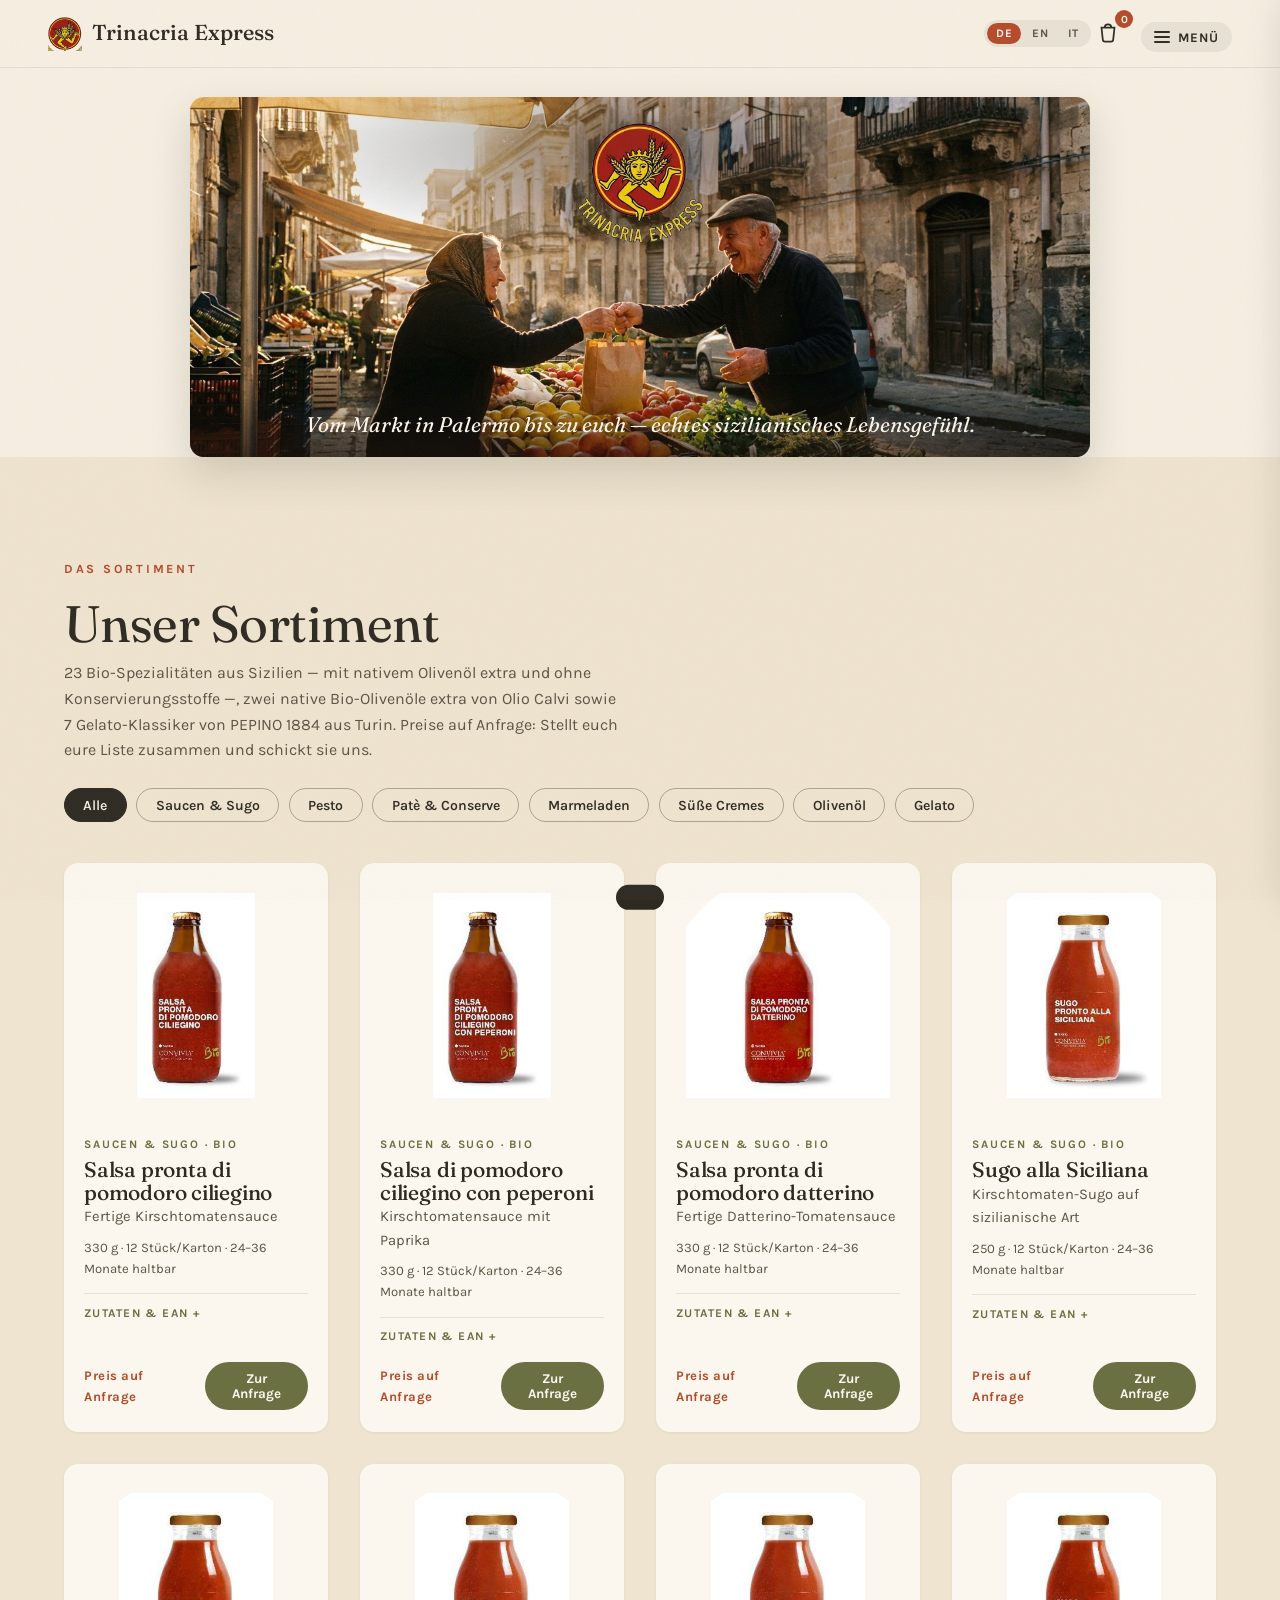
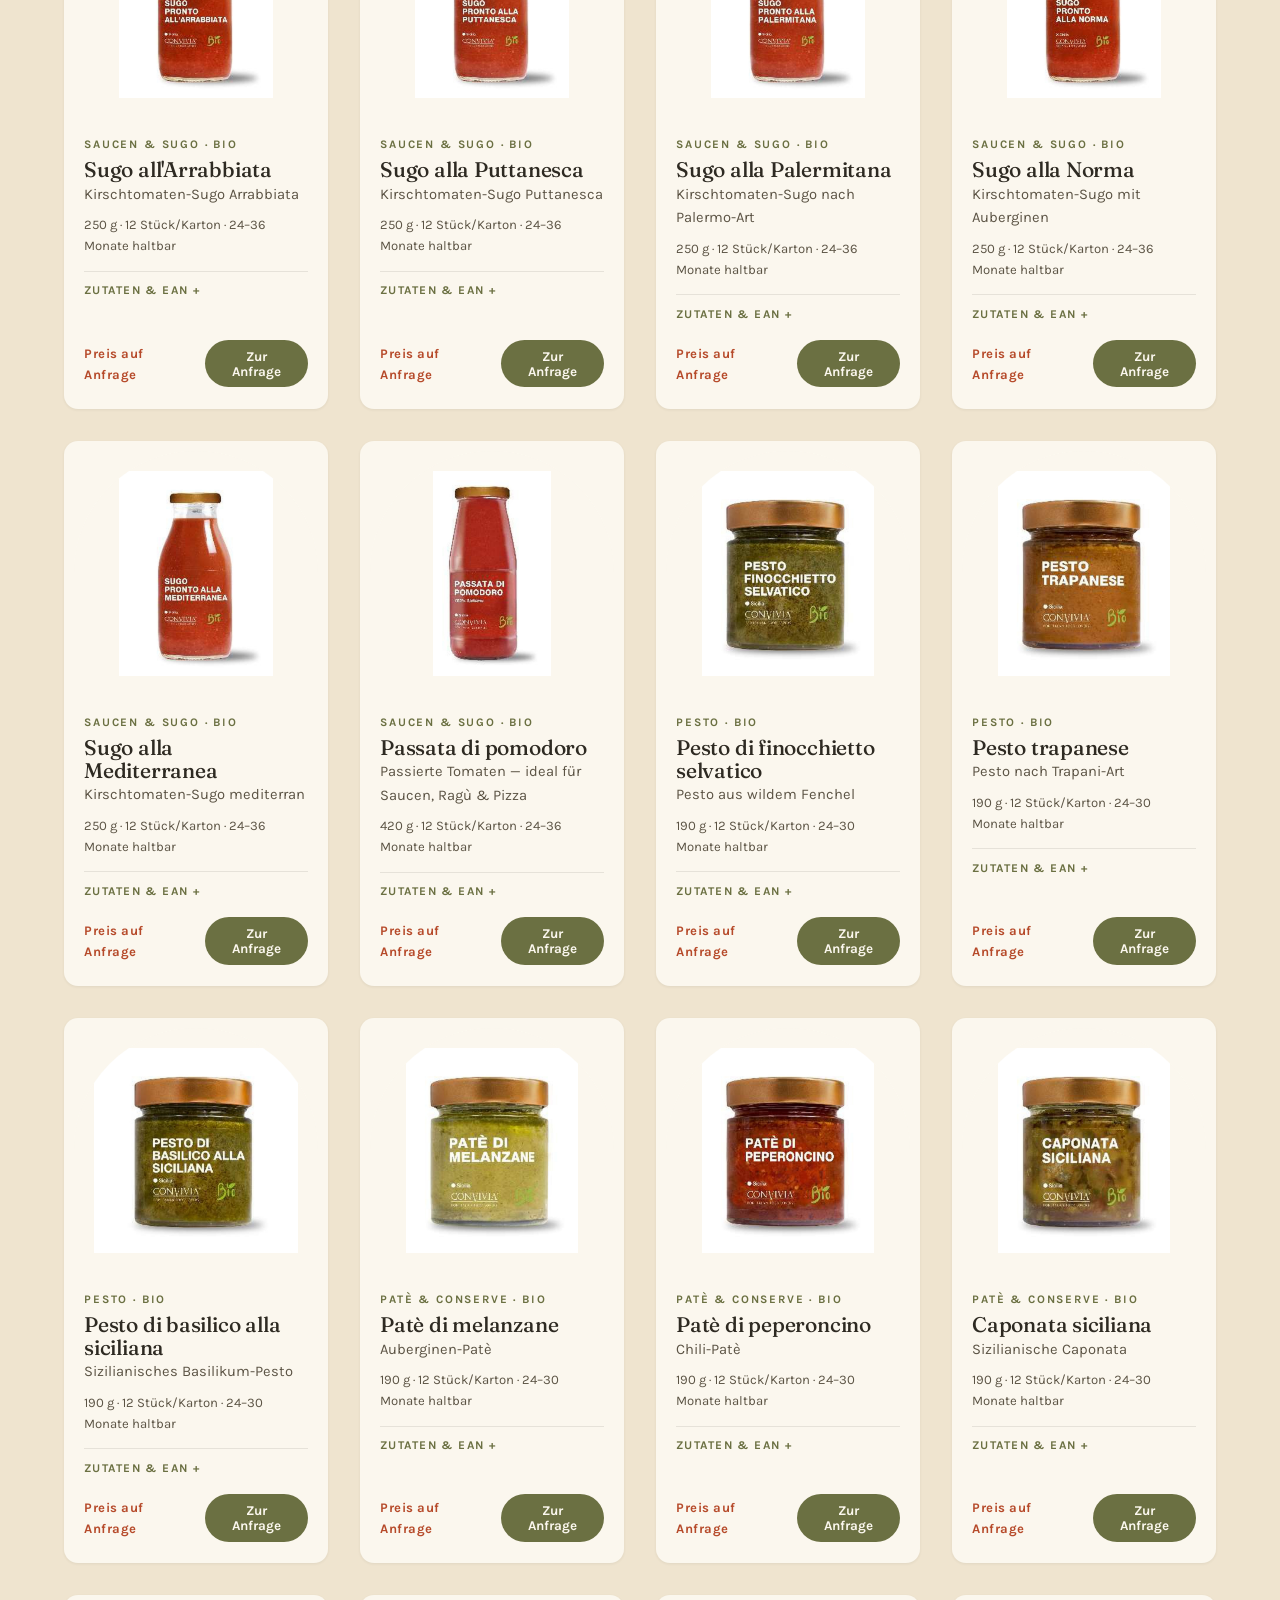
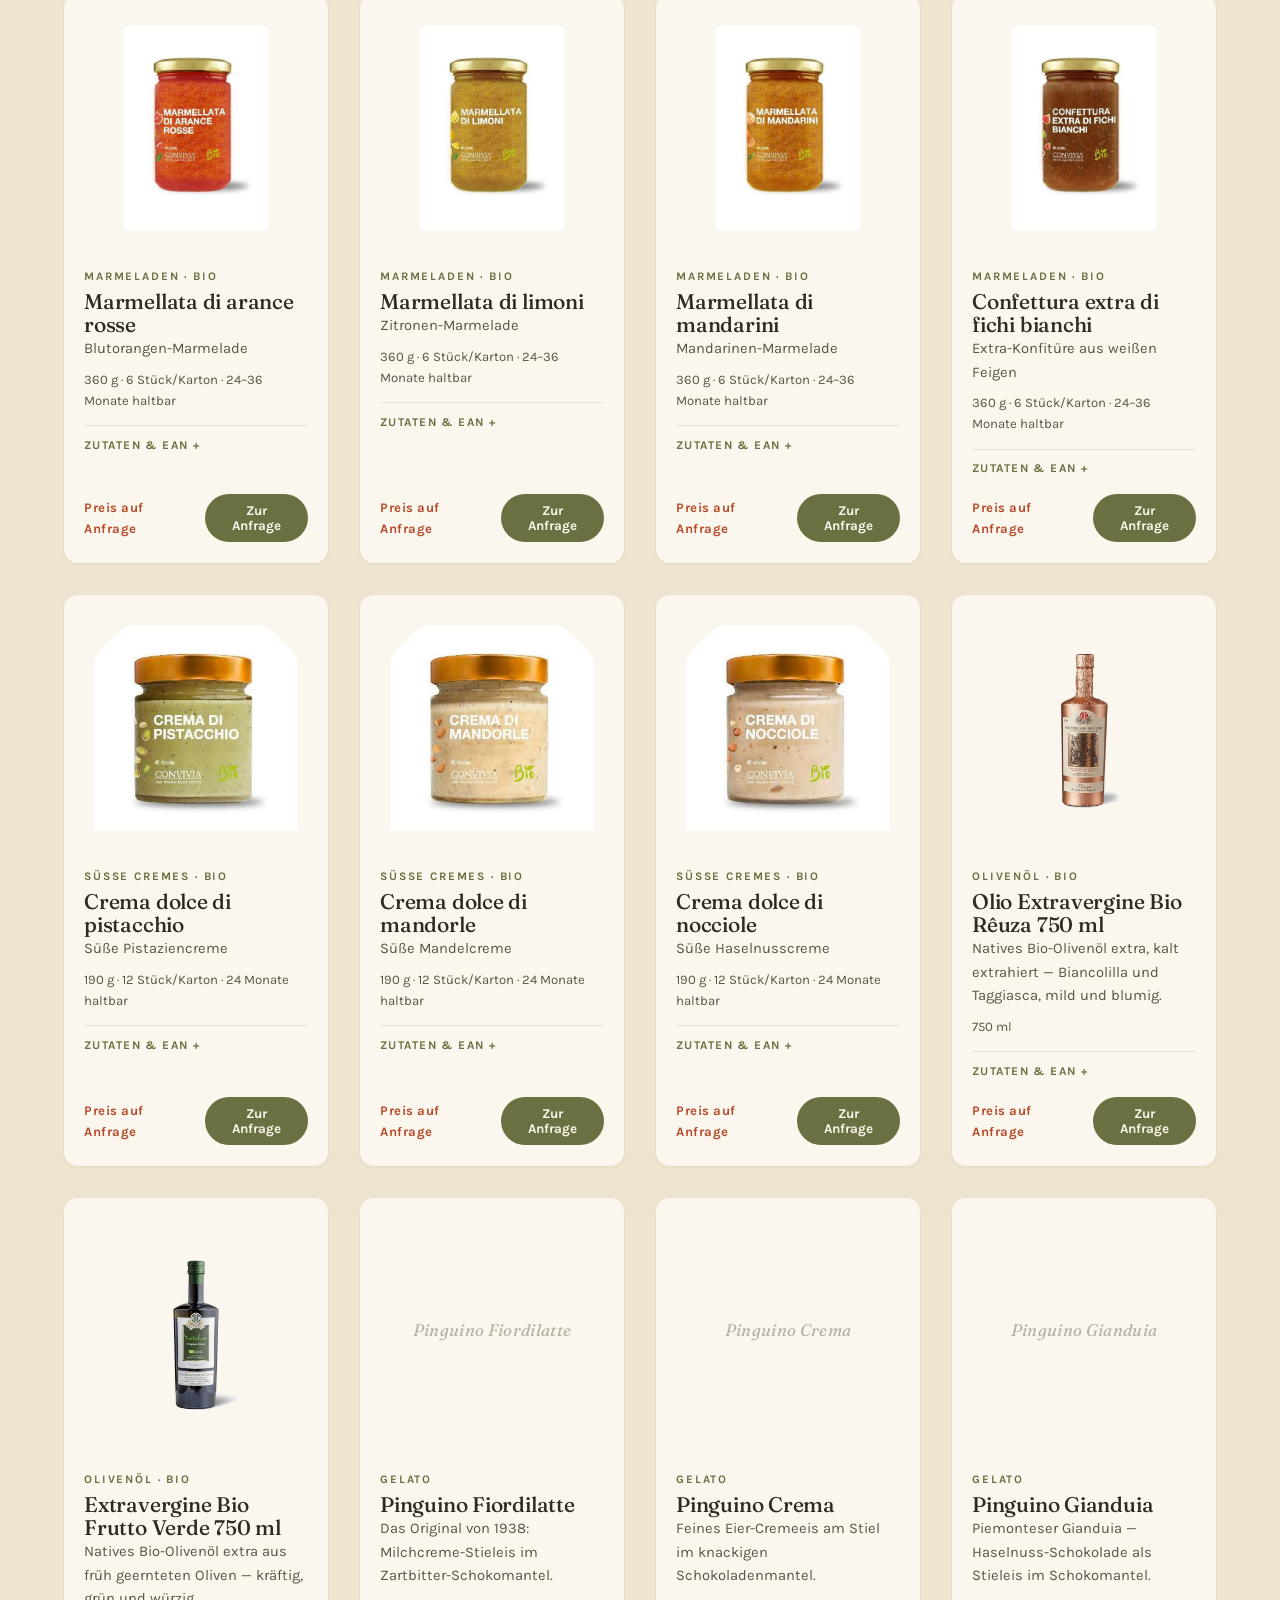
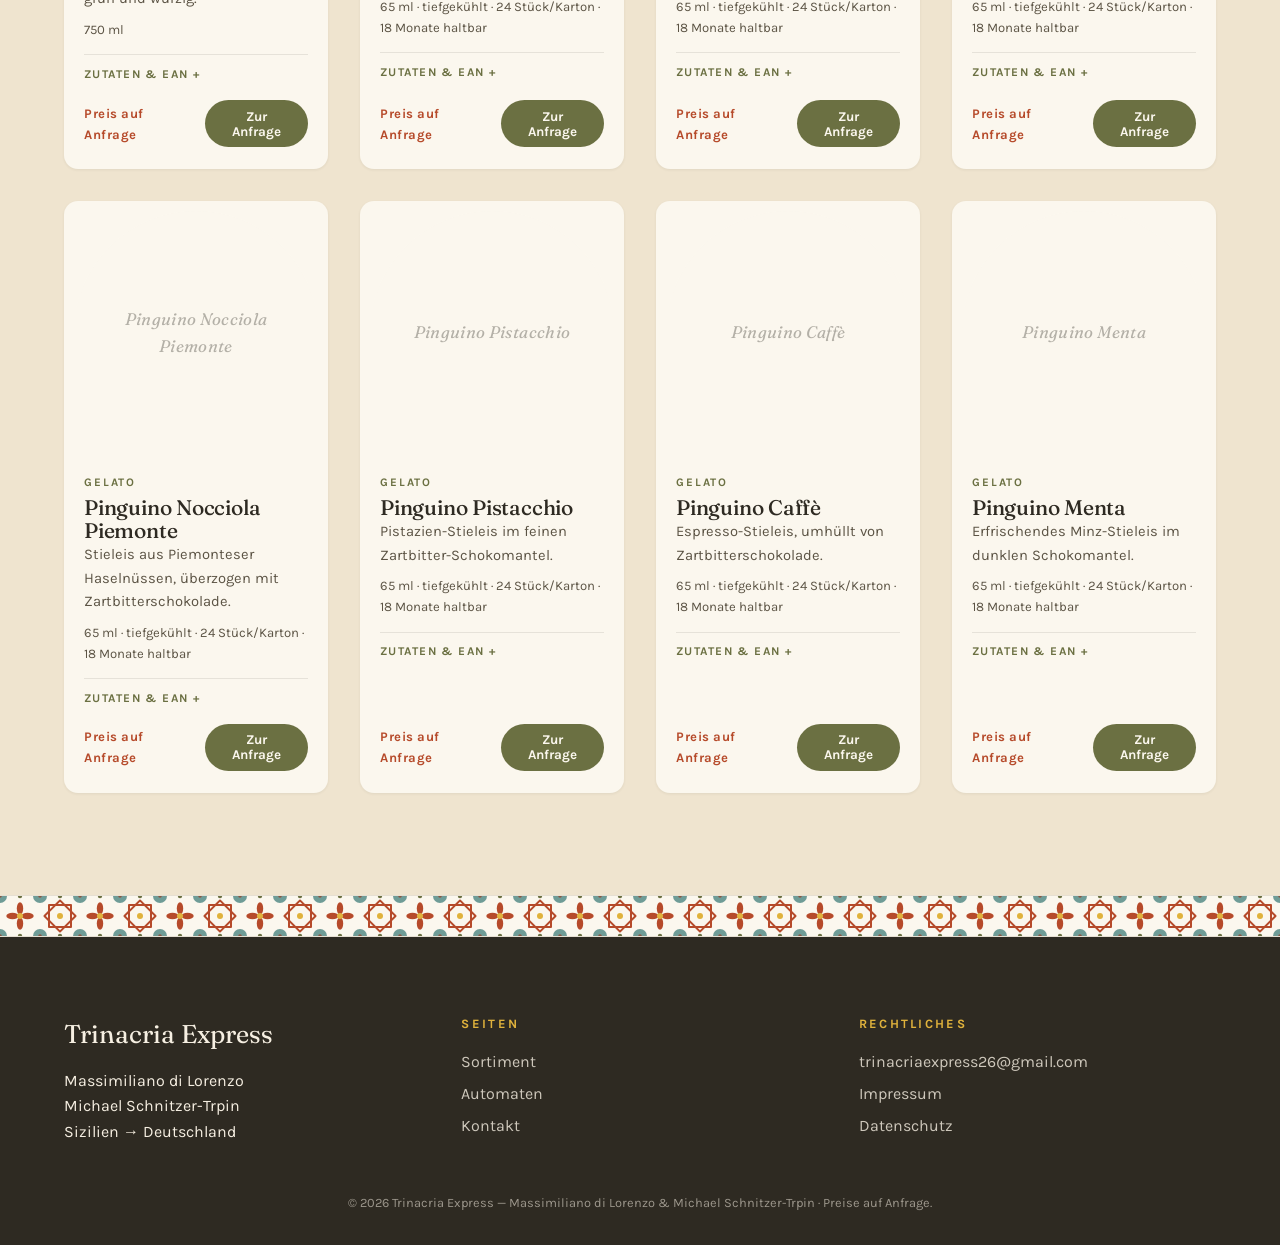
==== index.html @ 5f683047 "Zwei native Bio-Olivenoele extra von Olio Calvi ins Sortiment aufgenommen - neue Kategorie "Olivenoe" ====
<!DOCTYPE html>
<html lang="de">
<head>
<meta charset="UTF-8">
<meta name="viewport" content="width=device-width, initial-scale=1.0">
<title>Trinacria Express — Sizilianische Bio-Spezialitäten &amp; Gelato</title>
<meta name="description" content="Das Sortiment von Trinacria Express: 23 Bio-Spezialitäten aus Sizilien, zwei native Bio-Olivenöle extra von Olio Calvi und 7 Gelato-Klassiker von PEPINO 1884. Preise auf Anfrage.">
<link rel="preconnect" href="https://fonts.googleapis.com">
<link rel="preconnect" href="https://fonts.gstatic.com" crossorigin>
<link href="https://fonts.googleapis.com/css2?family=Fraunces:ital,opsz,wght@0,9..144,300..700;1,9..144,300..700&family=Karla:ital,wght@0,300..700;1,300..700&display=swap" rel="stylesheet">
<link rel="stylesheet" href="style.css?v=20">
</head>
<body data-i18n-title="__title.home" data-i18n-desc="__desc.home">

<header class="nav">
  <a class="brand" href="index.html">
    <img class="brand-mark" src="images/logo-mark.png" alt="Trinacria Express">
    <span>Trinacria&nbsp;Express</span>
  </a>
  <div class="lang-switch" role="group" aria-label="Sprache / Language / Lingua">
    <button class="lang-btn" type="button" data-lang="de">DE</button>
    <button class="lang-btn" type="button" data-lang="en">EN</button>
    <button class="lang-btn" type="button" data-lang="it">IT</button>
  </div>
  <button class="cart-btn" id="cartBtn" aria-label="Anfrageliste öffnen">
    <svg viewBox="0 0 24 24" fill="none" stroke="currentColor" stroke-width="1.6" aria-hidden="true">
      <path d="M6 8h12l-1.2 11a2 2 0 0 1-2 1.8H9.2a2 2 0 0 1-2-1.8L6 8Z"/>
      <path d="M9 8a3 3 0 0 1 6 0"/>
    </svg>
    <span class="cart-count" id="cartCount">0</span>
  </button>
  <div class="menu">
    <button class="menu-btn" id="menuBtn" type="button" aria-expanded="false" aria-controls="menuPanel">
      <span class="menu-ico" aria-hidden="true"><span></span><span></span><span></span></span>
      <span class="menu-label" data-i18n="nav.menu">Menü</span>
    </button>
    <nav class="menu-panel" id="menuPanel" aria-label="Seiten" hidden>
      <a href="index.html#prodotti" data-i18n="nav.sortiment">Sortiment</a>
      <a href="automaten.html" data-i18n="nav.automaten">Automaten</a>
      <a href="kontakt.html" data-i18n="nav.kontakt">Kontakt</a>
      <span class="menu-sep" aria-hidden="true"></span>
      <a href="impressum.html">Impressum</a>
      <a href="datenschutz.html">Datenschutz</a>
    </nav>
  </div>
</header>

<main id="top">

  <!-- ============ HERO-FOTO (von der frueheren Startseite) ============ -->
  <section class="home-hero">
    <figure class="splash-hero">
      <img class="splash-hero-photo" src="images/hero.jpg" alt="Sizilianischer Straßenmarkt im Morgenlicht — frische Blutorangen, Tomaten und Kräuter" loading="eager" width="1400" height="784">
      <div class="hero-overlay">
        <img class="hero-logo" src="images/logo-trinacria-express.png" alt="Trinacria Express — Bio-Spezialitäten zwischen Sizilien und Bayern">
      </div>
      <figcaption class="splash-hero-cap" data-i18n="idx.cap">Vom Markt in Palermo bis zu euch — echtes sizilianisches Lebensgefühl.</figcaption>
    </figure>
  </section>

  <!-- ============ SORTIMENT ============ -->
  <section class="shop" id="prodotti">
    <div class="shop-head">
      <p class="eyebrow" data-i18n="shop.eyebrow">Das Sortiment</p>
      <h2 data-i18n="shop.h2">Unser Sortiment</h2>
      <p class="shop-intro" data-i18n="shop.intro">23 Bio-Spezialitäten aus Sizilien — mit nativem Olivenöl extra und ohne Konservierungsstoffe —, zwei native Bio-Olivenöle extra von Olio&nbsp;Calvi sowie 7 Gelato-Klassiker von PEPINO&nbsp;1884 aus Turin. Preise auf Anfrage: Stellt euch eure Liste zusammen und schickt sie uns.</p>
      <div class="filters" id="filters">
        <button class="chip active" data-cat="tutti" data-i18n="chip.tutti">Alle</button>
        <button class="chip" data-cat="sughi" data-i18n="chip.sughi">Saucen &amp; Sugo</button>
        <button class="chip" data-cat="pesti" data-i18n="chip.pesti">Pesto</button>
        <button class="chip" data-cat="pate" data-i18n="chip.pate">Patè &amp; Conserve</button>
        <button class="chip" data-cat="marmellate" data-i18n="chip.marmellate">Marmeladen</button>
        <button class="chip" data-cat="creme" data-i18n="chip.creme">Süße Cremes</button>
        <button class="chip" data-cat="olio" data-i18n="chip.olio">Olivenöl</button>
        <button class="chip" data-cat="gelato" data-i18n="chip.gelato">Gelato</button>
      </div>
    </div>
    <div class="grid" id="productGrid"></div>
  </section>

</main>

<div class="tile-divider" aria-hidden="true"></div>

<footer class="footer">
  <div class="footer-cols">
    <div>
      <p class="footer-brand">Trinacria&nbsp;Express</p>
      <p data-i18n="foot.brandLine">Massimiliano di Lorenzo<br>Michael Schnitzer-Trpin<br>Sizilien → Deutschland</p>
    </div>
    <div>
      <p class="footer-h" data-i18n="foot.pages">Seiten</p>
      <a href="#prodotti" data-i18n="nav.sortiment">Sortiment</a>
      <a href="automaten.html" data-i18n="nav.automaten">Automaten</a>
      <a href="kontakt.html" data-i18n="nav.kontakt">Kontakt</a>
    </div>
    <div>
      <p class="footer-h" data-i18n="foot.legal">Rechtliches</p>
      <a href="mailto:trinacriaexpress26@gmail.com">trinacriaexpress26@gmail.com</a>
      <a href="impressum.html">Impressum</a>
      <a href="datenschutz.html">Datenschutz</a>
    </div>
  </div>
  <p class="footer-note" data-i18n="foot.note.shop">© 2026 Trinacria Express — Massimiliano di Lorenzo &amp; Michael Schnitzer-Trpin · Preise auf Anfrage.</p>
</footer>

<!-- ============ ANFRAGELISTE (DRAWER) ============ -->
<div class="cart-overlay" id="cartOverlay"></div>
<aside class="cart-drawer" id="cartDrawer" aria-label="Anfrageliste">
  <div class="cart-head">
    <h3 data-i18n="cart.title">Deine Anfrage</h3>
    <button class="cart-close" id="cartClose" aria-label="Schließen">×</button>
  </div>
  <div class="cart-items" id="cartItems"></div>
  <div class="cart-foot">
    <div class="cart-total"><span data-i18n="cart.qty">Menge</span><strong id="cartTotal">—</strong></div>
    <p class="cart-ship" data-i18n="cart.ship">Preise auf Anfrage · wir melden uns mit einem Angebot</p>
    <button class="btn btn-primary btn-block" id="checkoutBtn" data-i18n="cart.checkout">Anfrage per E-Mail senden</button>
  </div>
</aside>

<div class="toast" id="toast"></div>

<script src="i18n.js?v=6"></script>
<script src="nav.js?v=1"></script>
<script src="app.js?v=10"></script>
</body>
</html>
---- style.css ----
/* ============ TERRA SICULA ============ */
:root {
  --paper: #f6efe2;
  --paper-deep: #efe4cf;
  --ink: #2e2a22;
  --ink-soft: #5b5344;
  --terracotta: #b64a2a;
  --terracotta-deep: #93381d;
  --olive: #6b7042;
  --olive-deep: #4a512e;
  --lemon: #e0b23c;
  --cream: #fbf7ee;
  --radius: 14px;
  --font-display: "Fraunces", Georgia, serif;
  --font-body: "Karla", -apple-system, sans-serif;
}

* { margin: 0; padding: 0; box-sizing: border-box; }
html { scroll-behavior: smooth; }

body {
  font-family: var(--font-body);
  background: var(--paper);
  color: var(--ink);
  line-height: 1.6;
  -webkit-font-smoothing: antialiased;
}

/* subtle paper grain */
body::before {
  content: "";
  position: fixed; inset: 0;
  pointer-events: none; z-index: 1000;
  opacity: .05;
  background-image: url("data:image/svg+xml,%3Csvg xmlns='http://www.w3.org/2000/svg' width='160' height='160'%3E%3Cfilter id='n'%3E%3CfeTurbulence type='fractalNoise' baseFrequency='0.9' numOctaves='2'/%3E%3C/filter%3E%3Crect width='160' height='160' filter='url(%23n)'/%3E%3C/svg%3E");
}

h1, h2, h3 { font-family: var(--font-display); font-weight: 420; line-height: 1.08; letter-spacing: -0.01em; }
h1 { font-size: clamp(2.6rem, 6.5vw, 5.2rem); }
h2 { font-size: clamp(2rem, 4.2vw, 3.2rem); }
em { font-style: italic; }
h1 em, h2 em { color: var(--terracotta); }
a { color: inherit; text-decoration: none; }
img { display: block; max-width: 100%; }

.eyebrow {
  font-size: .78rem; letter-spacing: .22em; text-transform: uppercase;
  color: var(--terracotta); font-weight: 700; margin-bottom: 1rem;
}

/* ============ BUTTONS ============ */
.btn {
  display: inline-block; cursor: pointer; border: none;
  font-family: var(--font-body); font-weight: 700; font-size: .95rem;
  padding: .9rem 1.9rem; border-radius: 999px;
  transition: transform .18s ease, background .18s ease, box-shadow .18s ease;
}
.btn:hover { transform: translateY(-2px); }
.btn-primary { background: var(--terracotta); color: var(--cream); box-shadow: 0 6px 18px rgba(182, 74, 42, .3); }
.btn-primary:hover { background: var(--terracotta-deep); }
.btn-ghost { background: transparent; color: var(--ink); box-shadow: inset 0 0 0 1.5px var(--ink); }
.btn-ghost:hover { background: var(--ink); color: var(--cream); }
.btn-block { display: block; width: 100%; text-align: center; }

/* ============ NAV ============ */
.nav {
  position: sticky; top: 0; z-index: 50;
  display: flex; align-items: center; justify-content: space-between;
  padding: .9rem clamp(1.2rem, 4vw, 3rem);
  background: color-mix(in srgb, var(--paper) 88%, transparent);
  backdrop-filter: blur(12px);
  border-bottom: 1px solid rgba(46, 42, 34, .1);
}
.brand { display: flex; align-items: center; gap: .6rem; font-family: var(--font-display); font-size: 1.35rem; font-weight: 500; }
.brand-sub {
  font-family: var(--font-body); font-size: .6rem; font-weight: 700;
  letter-spacing: .08em; text-transform: uppercase; color: var(--ink-soft);
  border: 1px solid rgba(46, 42, 34, .22); border-radius: 999px;
  padding: .16rem .45rem; line-height: 1; white-space: nowrap;
}
.brand:hover .brand-sub { color: var(--terracotta); border-color: var(--terracotta); }
.brand-mark { width: 30px; height: 30px; color: var(--olive); }
.nav-links { display: flex; gap: 2rem; font-size: .92rem; font-weight: 600; }
.nav-links a { position: relative; }
.nav-links a::after {
  content: ""; position: absolute; left: 0; bottom: -4px; height: 2px; width: 0;
  background: var(--terracotta); transition: width .2s ease;
}
.nav-links a:hover::after { width: 100%; }
.nav-links { margin-left: auto; }
/* ---- Sprachumschalter DE / EN / IT ---- */
.lang-switch {
  display: inline-flex; gap: 2px; align-items: center; margin-left: 1.1rem;
  background: rgba(46, 42, 34, .07); border-radius: 999px; padding: 3px;
}
.lang-btn {
  border: none; background: none; cursor: pointer; font-family: var(--font-body);
  font-size: .72rem; font-weight: 700; letter-spacing: .05em; text-transform: uppercase;
  color: var(--ink-soft); padding: .3rem .55rem; border-radius: 999px; line-height: 1;
}
.lang-btn:hover { color: var(--ink); }
.lang-btn.is-active { background: var(--terracotta); color: var(--cream); }
.lang-switch--float {
  position: fixed; top: 1rem; right: 1rem; z-index: 80; margin: 0;
  background: color-mix(in srgb, var(--paper) 90%, transparent);
  backdrop-filter: blur(8px); box-shadow: 0 4px 14px rgba(46, 42, 34, .2);
}
.cart-btn {
  position: relative; background: none; border: none; cursor: pointer;
  color: var(--ink); padding: .3rem;
}
.cart-btn svg { width: 26px; height: 26px; }
.cart-count {
  position: absolute; top: -4px; right: -7px;
  background: var(--terracotta); color: var(--cream);
  font-size: .68rem; font-weight: 700; font-family: var(--font-body);
  min-width: 18px; height: 18px; border-radius: 999px;
  display: grid; place-items: center; padding: 0 4px;
}

/* ============ PLACEHOLDER ART ============ */
.ph { position: relative; overflow: hidden; background: var(--ph-bg, linear-gradient(160deg, #d8c39a, #b64a2a)); }
.ph::after {
  content: attr(data-label);
  position: absolute; inset: 0; display: grid; place-items: center;
  font-family: var(--font-display); font-style: italic;
  font-size: clamp(1rem, 2.2vw, 1.6rem); color: rgba(251, 247, 238, .92);
  text-align: center; padding: 1rem; letter-spacing: .02em;
}
.ph::before {
  content: ""; position: absolute; inset: -20%;
  background: radial-gradient(ellipse at 30% 20%, rgba(255,255,255,.28), transparent 55%),
              radial-gradient(ellipse at 75% 85%, rgba(0,0,0,.18), transparent 60%);
}
.ph img { position: absolute; inset: 0; width: 100%; height: 100%; object-fit: cover; z-index: 2; }

/* arch shape — the organic signature of the site */
.arch { border-radius: 999px 999px var(--radius) var(--radius); }

/* ============ HERO ============ */
.hero { position: relative; min-height: 92vh; display: grid; place-items: center; text-align: center; overflow: hidden; }
.hero-media { position: absolute; inset: 0; }
.hero-media { --ph-bg: linear-gradient(165deg, #cf8b4b 0%, #b64a2a 45%, #5f3020 100%); }
.hero-media::after { content: ""; }
.hero-media img { filter: saturate(1.05); }
.hero::after {
  content: ""; position: absolute; inset: 0; z-index: 3;
  background: linear-gradient(180deg, rgba(30,20,12,.25) 0%, rgba(30,20,12,.15) 45%, rgba(30,20,12,.55) 100%);
}
.hero-inner { position: relative; z-index: 4; color: var(--cream); max-width: 820px; padding: 6rem 1.5rem 4rem; }
.hero-inner .eyebrow { color: var(--lemon); }
.hero-inner h1 em { color: var(--lemon); }
.hero-sub { font-size: 1.15rem; max-width: 520px; margin: 1.4rem auto 2.2rem; opacity: .92; }

/* ============ MARQUEE ============ */
.marquee { overflow: hidden; background: var(--olive-deep); color: var(--paper); padding: .85rem 0; }
.marquee-track {
  display: flex; gap: 2.2rem; align-items: center; white-space: nowrap;
  width: max-content; animation: scroll 36s linear infinite;
  font-family: var(--font-display); font-style: italic; font-size: 1.15rem;
}
.marquee-track i { font-style: normal; color: var(--lemon); font-size: .8rem; }
@keyframes scroll { to { transform: translateX(-50%); } }

/* ============ MANIFESTO ============ */
.manifesto {
  display: grid; grid-template-columns: minmax(280px, 460px) 1fr;
  gap: clamp(2.5rem, 6vw, 6rem); align-items: center;
  padding: clamp(4rem, 9vw, 8rem) clamp(1.5rem, 6vw, 6rem);
  max-width: 1300px; margin: 0 auto;
}
.manifesto-media { aspect-ratio: 4 / 5.2; --ph-bg: linear-gradient(170deg, #8a9159, #4a512e); }
.manifesto-text p:not(.eyebrow) { margin: 1.1rem 0; color: var(--ink-soft); max-width: 54ch; }
.manifesto-text .btn { margin-top: 1rem; }

/* ============ SHOP ============ */
.shop { background: var(--paper-deep); padding: clamp(4rem, 8vw, 7rem) clamp(1.5rem, 5vw, 4rem); }
.shop-head { max-width: 1300px; margin: 0 auto 2.6rem; }
.filters { display: flex; flex-wrap: wrap; gap: .6rem; margin-top: 1.6rem; }
.chip {
  border: 1.5px solid rgba(46, 42, 34, .35); background: transparent; cursor: pointer;
  font-family: var(--font-body); font-weight: 600; font-size: .88rem; color: var(--ink);
  padding: .45rem 1.15rem; border-radius: 999px; transition: all .18s ease;
}
.chip:hover { border-color: var(--ink); }
.chip.active { background: var(--ink); color: var(--paper); border-color: var(--ink); }

.grid {
  display: grid; gap: clamp(1.2rem, 2.5vw, 2rem);
  grid-template-columns: repeat(auto-fill, minmax(240px, 1fr));
  max-width: 1300px; margin: 0 auto;
}
.card {
  background: var(--cream); border-radius: var(--radius);
  overflow: hidden; display: flex; flex-direction: column;
  box-shadow: 0 1px 3px rgba(46, 42, 34, .07);
  transition: transform .25s ease, box-shadow .25s ease;
}
.card:hover { transform: translateY(-5px); box-shadow: 0 14px 30px rgba(46, 42, 34, .13); }
.card-media { aspect-ratio: 1; margin: 10px 10px 0; border-radius: 999px 999px 8px 8px; }
.card-media::after { font-size: 1.05rem; }
.card-body { padding: 1.1rem 1.25rem 1.35rem; display: flex; flex-direction: column; flex: 1; }
.card-origin { font-size: .72rem; letter-spacing: .16em; text-transform: uppercase; color: var(--olive); font-weight: 700; }
.card-name { font-family: var(--font-display); font-size: 1.32rem; font-weight: 480; margin: .3rem 0 .15rem; }
.card-size { font-size: .82rem; color: var(--ink-soft); margin-bottom: .9rem; }
.card-foot { margin-top: auto; display: flex; align-items: center; justify-content: space-between; gap: .8rem; }
.card-price { font-family: var(--font-display); font-size: 1.25rem; font-weight: 550; }
.card-add {
  border: none; cursor: pointer; background: var(--olive); color: var(--cream);
  font-family: var(--font-body); font-weight: 700; font-size: .84rem;
  padding: .55rem 1.1rem; border-radius: 999px; transition: background .18s ease, transform .18s ease;
}
.card-add:hover { background: var(--olive-deep); transform: scale(1.04); }
.card.hidden { display: none; }

/* ============ PEOPLE ============ */
.people { padding: clamp(4rem, 9vw, 8rem) clamp(1.5rem, 5vw, 4rem); max-width: 1300px; margin: 0 auto; text-align: center; }
.people-grid {
  display: grid; grid-template-columns: repeat(auto-fit, minmax(240px, 1fr));
  gap: clamp(1.5rem, 4vw, 3.5rem); margin-top: 3rem;
}
.person-media { aspect-ratio: 4 / 5; }
.person:nth-child(1) .person-media { --ph-bg: linear-gradient(170deg, #9aa065, #55592f); }
.person:nth-child(2) .person-media { --ph-bg: linear-gradient(170deg, #d29a54, #a04a26); }
.person:nth-child(3) .person-media { --ph-bg: linear-gradient(170deg, #7fa3a8, #3e5f66); }
.person h3 { font-size: 1.5rem; margin-top: 1.3rem; }
.person-role { font-size: .78rem; letter-spacing: .16em; text-transform: uppercase; color: var(--terracotta); font-weight: 700; margin: .25rem 0 .7rem; }
.person-quote { font-family: var(--font-display); font-style: italic; font-size: 1.05rem; color: var(--ink-soft); max-width: 30ch; margin: 0 auto; }

/* ============ BANNER ============ */
.banner {
  position: relative; overflow: hidden;
  color: var(--cream); text-align: center;
  padding: clamp(5rem, 11vw, 9rem) 1.5rem;
}
.banner-media { position: absolute; inset: 0; --ph-bg: linear-gradient(165deg, #c1502e, #7c2a16); }
.banner-media::after { content: ""; }
.banner::after {
  content: ""; position: absolute; inset: 0; z-index: 3;
  background: linear-gradient(180deg, rgba(30, 20, 12, .45), rgba(30, 20, 12, .55));
}
.banner-inner { position: relative; z-index: 4; }
.banner h2 em { color: var(--lemon); }
.banner .btn-primary { background: var(--cream); color: var(--terracotta-deep); margin-top: 2rem; box-shadow: none; }
.banner .btn-primary:hover { background: var(--paper); }

/* ============ FOOTER ============ */
.footer { background: var(--ink); color: var(--paper); padding: clamp(3rem, 6vw, 5rem) clamp(1.5rem, 5vw, 4rem) 2rem; }
.footer-cols {
  display: grid; grid-template-columns: repeat(auto-fit, minmax(200px, 1fr));
  gap: 2.5rem; max-width: 1300px; margin: 0 auto 3rem;
}
.footer-brand { font-family: var(--font-display); font-size: 1.6rem; margin-bottom: .8rem; }
.footer-h { font-weight: 700; font-size: .8rem; letter-spacing: .18em; text-transform: uppercase; color: var(--lemon); margin-bottom: .9rem; }
.footer-cols a { display: block; margin: .4rem 0; opacity: .8; }
.footer-cols a:hover { opacity: 1; }
.newsletter { display: flex; gap: .5rem; }
.newsletter input {
  flex: 1; min-width: 0; background: rgba(251, 247, 238, .1); border: 1px solid rgba(251, 247, 238, .3);
  border-radius: 999px; padding: .6rem 1rem; color: var(--paper); font-family: var(--font-body);
}
.newsletter input::placeholder { color: rgba(251, 247, 238, .5); }
.newsletter button {
  border: none; background: var(--lemon); color: var(--ink); font-weight: 700;
  border-radius: 999px; padding: .6rem 1.2rem; cursor: pointer; font-family: var(--font-body);
}
.footer-note { text-align: center; font-size: .8rem; opacity: .55; }

/* ============ CART DRAWER ============ */
.cart-overlay {
  position: fixed; inset: 0; background: rgba(30, 20, 12, .45); z-index: 90;
  opacity: 0; pointer-events: none; transition: opacity .25s ease;
}
.cart-drawer {
  position: fixed; top: 0; right: 0; bottom: 0; z-index: 95;
  width: min(420px, 92vw); background: var(--cream);
  display: flex; flex-direction: column;
  transform: translateX(105%); transition: transform .3s cubic-bezier(.3, .8, .3, 1);
  box-shadow: -12px 0 40px rgba(30, 20, 12, .18);
}
body.cart-open .cart-overlay { opacity: 1; pointer-events: auto; }
body.cart-open .cart-drawer { transform: translateX(0); }
body.cart-open { overflow: hidden; }
.cart-head {
  display: flex; align-items: center; justify-content: space-between;
  padding: 1.3rem 1.5rem; border-bottom: 1px solid rgba(46, 42, 34, .12);
}
.cart-head h3 { font-size: 1.5rem; }
.cart-close { background: none; border: none; font-size: 1.9rem; cursor: pointer; color: var(--ink); line-height: 1; }
.cart-items { flex: 1; overflow-y: auto; padding: 1rem 1.5rem; }
.cart-empty { text-align: center; color: var(--ink-soft); font-family: var(--font-display); font-style: italic; font-size: 1.1rem; margin-top: 3rem; }
.cart-item {
  display: grid; grid-template-columns: 62px 1fr auto; gap: .9rem; align-items: center;
  padding: .9rem 0; border-bottom: 1px dashed rgba(46, 42, 34, .18);
}
.cart-item-thumb { width: 62px; height: 62px; border-radius: 999px 999px 6px 6px; }
.cart-item-thumb::after { content: ""; }
.cart-item-name { font-family: var(--font-display); font-size: 1.02rem; line-height: 1.25; }
.cart-item-price { font-size: .85rem; color: var(--ink-soft); }
.qty { display: flex; align-items: center; gap: .55rem; margin-top: .35rem; }
.qty button {
  width: 22px; height: 22px; border-radius: 50%; border: 1.5px solid rgba(46, 42, 34, .4);
  background: none; cursor: pointer; font-weight: 700; line-height: 1; color: var(--ink);
}
.qty button:hover { background: var(--ink); color: var(--cream); border-color: var(--ink); }
.cart-item-remove { background: none; border: none; cursor: pointer; color: var(--ink-soft); font-size: 1.2rem; }
.cart-item-remove:hover { color: var(--terracotta); }
.cart-foot { padding: 1.3rem 1.5rem 1.6rem; border-top: 1px solid rgba(46, 42, 34, .12); background: var(--paper); }
.cart-total { display: flex; justify-content: space-between; font-size: 1.15rem; margin-bottom: .3rem; }
.cart-total strong { font-family: var(--font-display); font-size: 1.4rem; }
.cart-ship { font-size: .8rem; color: var(--ink-soft); margin-bottom: 1rem; }

/* ============ TOAST ============ */
.toast {
  position: fixed; bottom: 1.6rem; left: 50%; transform: translate(-50%, 140%);
  background: var(--ink); color: var(--paper); font-weight: 600; font-size: .92rem;
  padding: .8rem 1.5rem; border-radius: 999px; z-index: 120;
  transition: transform .3s cubic-bezier(.3, .8, .3, 1); pointer-events: none;
}
.toast.show { transform: translate(-50%, 0); }

/* ============ RESPONSIVE ============ */
@media (max-width: 760px) {
  .nav-links { display: none; }
  .manifesto { grid-template-columns: 1fr; }
  .manifesto-media { max-width: 380px; margin: 0 auto; }
}

/* ============ PACKSHOTS (Produktfotos auf Weiß) ============ */
.pack { background: var(--cream) !important; }
.pack::before { display: none; }
.pack img { object-fit: contain; padding: 8%; background: var(--cream); }
.card-media.pack::after { color: rgba(46, 42, 34, .35); }

/* ============ SHOP-INTRO ============ */
.shop-intro { max-width: 56ch; color: var(--ink-soft); margin-top: .6rem; line-height: 1.6; }

/* ============ PRODUKTKARTE — Zusatzangaben ============ */
.card-de { font-size: .92rem; color: var(--ink-soft); margin: -.05rem 0 .5rem; }
.card-ing { margin-bottom: 1rem; border-top: 1px solid rgba(46, 42, 34, .1); padding-top: .6rem; }
.card-ing summary {
  cursor: pointer; list-style: none; font-size: .74rem; font-weight: 700;
  letter-spacing: .12em; text-transform: uppercase; color: var(--olive);
}
.card-ing summary::-webkit-details-marker { display: none; }
.card-ing summary::after { content: " +"; }
.card-ing[open] summary::after { content: " –"; }
.card-ing p { font-size: .8rem; line-height: 1.5; color: var(--ink-soft); margin-top: .5rem; }
.bio-note { font-style: italic; }
.card-ean { font-variant-numeric: tabular-nums; opacity: .7; }
.card-ask {
  font-family: var(--font-body); font-size: .82rem; font-weight: 700;
  letter-spacing: .04em; color: var(--terracotta);
}

/* ============ KONTAKT ============ */
.contact { padding: clamp(4rem, 9vw, 7rem) 1.5rem; background: var(--paper-deep); }
.contact-inner { max-width: 900px; margin: 0 auto; text-align: center; }
.contact h2 { font-family: var(--font-display); font-size: clamp(2rem, 4.5vw, 3rem); font-weight: 480; margin: .4rem 0 1rem; }
.contact h2 em { color: var(--terracotta); }
.contact-lead { max-width: 58ch; margin: 0 auto 2.4rem; color: var(--ink-soft); line-height: 1.65; }
.contact-grid { display: grid; grid-template-columns: repeat(auto-fit, minmax(240px, 1fr)); gap: 1rem; margin-bottom: 2rem; }
.contact-card { background: var(--cream); border-radius: var(--radius); padding: 1.6rem 1.2rem; }
.contact-role { font-size: .7rem; letter-spacing: .16em; text-transform: uppercase; color: var(--olive); font-weight: 700; }
.contact-card h3 { font-family: var(--font-display); font-size: 1.35rem; font-weight: 480; margin-top: .45rem; }
.contact-lines { display: grid; grid-template-columns: repeat(auto-fit, minmax(240px, 1fr)); gap: 1rem; margin-bottom: 2.2rem; }
.contact-line {
  display: flex; flex-direction: column; gap: .25rem; text-decoration: none; color: inherit;
  border: 1px solid rgba(46, 42, 34, .16); border-radius: var(--radius);
  padding: 1rem 1.2rem; transition: border-color .18s ease, transform .18s ease;
}
.contact-line:hover { border-color: var(--terracotta); transform: translateY(-2px); }
.contact-label { font-size: .7rem; letter-spacing: .16em; text-transform: uppercase; color: var(--olive); font-weight: 700; }
.contact-value { font-family: var(--font-display); font-size: 1.15rem; word-break: break-word; }

/* ============ TEAM — Monogramm-Platzhalter ============ */
.people-grid--two { grid-template-columns: repeat(auto-fit, minmax(280px, 1fr)); max-width: 820px; margin: 0 auto; }
.mono { position: relative; overflow: hidden; aspect-ratio: 3 / 4; background: linear-gradient(165deg, var(--olive), var(--olive-deep)); }
.mono::after {
  content: attr(data-initials);
  position: absolute; inset: 0; display: grid; place-items: center;
  font-family: var(--font-display); font-size: clamp(3rem, 8vw, 5rem);
  color: rgba(251, 247, 238, .9); font-style: italic;
}
.mono img { position: absolute; inset: 0; width: 100%; height: 100%; object-fit: cover; z-index: 2; }

/* ============ SPLASH / STARTSEITE ============ */
.splash-body { background: var(--paper); }
.splash {
  min-height: 100vh; display: flex; flex-direction: column; align-items: center; justify-content: flex-start;
  gap: 1.15rem; padding: clamp(.9rem, 2.5vw, 1.8rem) 1.5rem clamp(2.5rem, 6vw, 4.5rem); text-align: center;
}
.splash-logo { display: flex; flex-direction: column; align-items: center; gap: .6rem; }
.logo-mark { width: clamp(84px, 12vw, 118px); height: auto; color: var(--terracotta); }
.logo-word {
  font-family: var(--font-display); font-weight: 500;
  font-size: clamp(2.3rem, 6.5vw, 3.9rem); line-height: 1; letter-spacing: -.01em;
}
.logo-word span { display: block; font-style: italic; color: var(--terracotta); }
.logo-tag { font-size: .82rem; letter-spacing: .18em; text-transform: uppercase; color: var(--ink-soft); margin-top: .5rem; }
.splash-prompt { font-family: var(--font-display); font-style: italic; font-size: 1.15rem; color: var(--ink-soft); }

.splash-choices {
  display: grid; grid-template-columns: repeat(auto-fit, minmax(min(100%, 300px), 1fr));
  gap: 1.25rem; width: 100%; max-width: 980px; justify-self: stretch;
}
.choice {
  display: flex; flex-direction: column; gap: .7rem; text-align: left; text-decoration: none; color: inherit;
  background: var(--cream); border: 1px solid rgba(46, 42, 34, .12); border-radius: var(--radius);
  padding: 1.9rem 1.7rem 1.7rem;
  transition: transform .2s ease, border-color .2s ease, box-shadow .2s ease;
}
.choice:hover { transform: translateY(-4px); border-color: var(--terracotta); box-shadow: 0 14px 34px rgba(46, 42, 34, .12); }
.choice-route {
  display: flex; align-items: center; gap: .6rem;
  font-size: .72rem; letter-spacing: .16em; text-transform: uppercase; font-weight: 700; color: var(--olive);
}
.choice-arrow { width: 44px; height: 12px; flex: none; color: var(--terracotta); }
.choice h2 { font-family: var(--font-display); font-weight: 480; font-size: 1.5rem; line-height: 1.25; }
.choice p { font-size: .92rem; line-height: 1.6; color: var(--ink-soft); }
.choice-cta {
  margin-top: auto; padding-top: .7rem; font-weight: 700; font-size: .86rem; color: var(--terracotta);
}
.choice-cta::after { content: " →"; }
.choice-badge {
  align-self: flex-start; font-size: .68rem; letter-spacing: .14em; text-transform: uppercase; font-weight: 700;
  background: var(--lemon); color: var(--ink); padding: .3rem .7rem; border-radius: 999px;
}
.choice--soon { background: var(--paper-deep); }
.splash-foot { font-size: .84rem; color: var(--ink-soft); line-height: 1.8; }
.splash-foot a { color: inherit; }

/* ---- Splash stage: Karte + Auswahl ---- */
.splash-stage {
  width: 100%; max-width: 1000px; display: grid; grid-template-columns: 1fr;
  gap: 1.6rem; justify-items: stretch; align-items: center;
}
.railmap { margin: 0 auto; width: 100%; max-width: 440px; }
.railmap-svg { width: 100%; height: auto; display: block; }
.railmap-cap { margin-top: .7rem; font-size: .8rem; font-style: italic; color: var(--ink-soft); text-align: center; line-height: 1.45; }

.map-sea { fill: #dbe6e3; }
.map-grid line { stroke: rgba(46, 42, 34, .06); stroke-width: 1; }
.map-land { fill: #e8d6b0; stroke: rgba(107, 112, 66, .45); stroke-width: 1; }
.map-alps { fill: none; stroke: rgba(74, 81, 46, .6); stroke-width: 1.5; stroke-linejoin: round; stroke-linecap: round; }
.map-cardinal { font-size: 10px; letter-spacing: .18em; fill: var(--ink-soft); text-transform: uppercase; }
.map-land--at { fill: #ecd9b0; }
.region-label { font-size: 10px; letter-spacing: .22em; fill: rgba(74, 81, 46, .5); text-transform: uppercase; font-weight: 700; }
.landmark-label { font-size: 10px; fill: var(--terracotta-deep); font-weight: 700; }
.rail-future { fill: none; stroke: var(--terracotta); stroke-width: 2; stroke-dasharray: 1 7; stroke-linecap: round; opacity: .42; }

.rail-base { fill: none; stroke: #c7bba3; stroke-width: 3.4; stroke-linecap: round; }
.rail-flow { fill: none; stroke: var(--terracotta); stroke-width: 3.4; stroke-linecap: round; stroke-dasharray: 2 12; }

.station { fill: var(--cream); stroke: var(--terracotta); stroke-width: 2; }
.station--key { stroke-width: 2.6; }
.station-label { font-size: 12px; fill: var(--ink-soft); }
.station-label.is-key { fill: var(--terracotta-deep); font-weight: 700; }

.endpoint-glow { fill: var(--terracotta); opacity: 0; transition: opacity .3s ease; }
.railmap.is-north .endpoint-glow.north { opacity: .22; }
.railmap.is-south .endpoint-glow.south { opacity: .22; }

.train-body { fill: var(--terracotta); stroke: var(--terracotta-deep); stroke-width: 1; }
.train-win { fill: var(--cream); }
.train-light { fill: var(--lemon); }

@media (min-width: 880px) {
  .splash-choices { max-width: 760px; }
}
@media (prefers-reduced-motion: reduce) {
  .rail-flow { stroke-dasharray: none; opacity: .5; }
}

/* ============ IN COSTRUZIONE ============ */
.soon {
  max-width: 640px; display: flex; flex-direction: column; align-items: center; gap: 1rem;
  background: var(--cream); border-radius: var(--radius); padding: clamp(2rem, 5vw, 3rem);
}
.soon h2 { font-family: var(--font-display); font-weight: 480; font-size: clamp(1.7rem, 4vw, 2.4rem); line-height: 1.2; }
.soon h2 em { color: var(--terracotta); }
.soon p { color: var(--ink-soft); line-height: 1.65; }
.soon-lines { display: grid; grid-template-columns: repeat(auto-fit, minmax(220px, 1fr)); gap: .8rem; width: 100%; margin: .6rem 0; }
.soon-people { font-size: .84rem; font-style: italic; }

/* ============ IMPRESSUM ============ */
.legal { max-width: 760px; margin: 0 auto; padding: clamp(3rem, 7vw, 5rem) 1.5rem 4rem; }
.legal h1 { font-family: var(--font-display); font-weight: 480; font-size: clamp(2.2rem, 5vw, 3rem); margin: .3rem 0 1.6rem; }
.legal h2 { font-family: var(--font-display); font-weight: 480; font-size: 1.3rem; margin: 2rem 0 .5rem; }
.legal p { color: var(--ink-soft); line-height: 1.7; }
.legal a { color: var(--terracotta); }
.legal em { color: var(--ink); background: rgba(224, 178, 60, .28); padding: 0 .2em; font-style: normal; border-radius: 3px; }
.legal-note {
  background: var(--cream); border-left: 4px solid var(--lemon); border-radius: 8px;
  padding: 1.1rem 1.3rem; font-size: .9rem; line-height: 1.6; color: var(--ink-soft);
}
.legal-note code { background: var(--paper-deep); padding: 0 .25em; border-radius: 3px; }
.legal-back { margin-top: 2.5rem; }

/* ============ LOGO ============ */
.brand-mark { width: 34px; height: 34px; object-fit: contain; }
.logo-img { width: clamp(230px, 34vw, 380px); height: auto; display: block; }
.hero-logo {
  width: clamp(160px, 22vw, 240px); height: auto; margin: 0 auto 1.4rem;
  filter: drop-shadow(0 6px 18px rgba(0, 0, 0, .35));
}

/* ============ IT-SEITE ============ */
.hero--it { min-height: auto; padding-top: 2rem; background: var(--paper-deep); }
.hero--it .hero-inner { color: var(--ink); }
.hero--it .hero-inner .eyebrow { color: var(--olive); }
.hero--it .hero-inner h1 em { color: var(--terracotta); }
.hero--it .hero-sub { color: var(--ink-soft); }
.hero--it .hero-logo { filter: none; }
.hero-flag { margin: 1.2rem 0 1.6rem; }
.card-desc { font-size: .88rem; line-height: 1.55; color: var(--ink-soft); margin-bottom: .9rem; }
.shop-legal { margin-top: 2rem; font-size: .8rem; color: var(--ink-soft); text-align: center; }
.contact-sub { font-size: .84rem; color: var(--ink-soft); margin-top: .3rem; }

/* ============ AUTOMATEN ============ */
.vending { padding: clamp(4rem, 9vw, 7rem) 1.5rem; background: var(--paper-deep); }
.vending-inner { max-width: 1080px; margin: 0 auto; }
.vending h2 { font-family: var(--font-display); font-weight: 480; font-size: clamp(2rem, 4.5vw, 3rem); margin: .4rem 0 1.2rem; }
.vending h2 em { color: var(--terracotta); }
.vending-lead { max-width: 62ch; color: var(--ink-soft); line-height: 1.7; margin-bottom: .9rem; }
.vending-lead strong { color: var(--ink); }
.vending-h3 {
  font-family: var(--font-body); font-size: .74rem; font-weight: 700; letter-spacing: .16em;
  text-transform: uppercase; color: var(--olive); margin: 2.8rem 0 1rem;
}

.model-grid { display: grid; grid-template-columns: repeat(auto-fit, minmax(240px, 1fr)); gap: 1rem; }
.model-card {
  background: var(--cream); border-radius: var(--radius); padding: 1.6rem 1.4rem;
  border-top: 3px solid var(--terracotta);
}
.model-num { font-family: var(--font-display); font-size: .95rem; color: var(--terracotta); font-style: italic; }
.model-card h4 { font-family: var(--font-display); font-size: 1.35rem; font-weight: 480; margin: .3rem 0 .5rem; }
.model-card p { font-size: .9rem; line-height: 1.6; color: var(--ink-soft); }

.vending-split { display: grid; grid-template-columns: minmax(240px, 340px) 1fr; gap: 2.4rem; align-items: start; margin-top: 2.8rem; }
.vending-media { background: var(--cream); border-radius: var(--radius); padding: 1.2rem; }
.vending-media img { width: 100%; height: auto; display: block; border-radius: 8px; }
.vending-media figcaption { font-size: .78rem; line-height: 1.5; color: var(--ink-soft); margin-top: .8rem; }
.vending-specs > p { color: var(--ink-soft); line-height: 1.7; margin-bottom: 1.2rem; max-width: 60ch; }
.vending-specs .vending-h3 { margin-top: 0; }

.spec-table { width: 100%; border-collapse: collapse; }
.spec-table th, .spec-table td { text-align: left; padding: .7rem .2rem; border-bottom: 1px solid rgba(46, 42, 34, .12); vertical-align: top; }
.spec-table th { width: 38%; font-weight: 700; font-size: .82rem; }
.spec-table td { font-size: .9rem; color: var(--ink-soft); line-height: 1.5; }
.spec-note { font-size: .76rem; color: var(--ink-soft); margin-top: .8rem; font-style: italic; }

.need-grid { display: grid; grid-template-columns: repeat(auto-fit, minmax(220px, 1fr)); gap: 1rem; }
.need-card { background: var(--cream); border-radius: var(--radius); padding: 1.4rem 1.3rem; }
.need-label { font-size: .68rem; letter-spacing: .16em; text-transform: uppercase; font-weight: 700; color: var(--olive); }
.need-value { font-family: var(--font-display); font-size: 1.5rem; color: var(--terracotta); margin: .2rem 0 .6rem; }
.need-card p:last-child { font-size: .86rem; line-height: 1.55; color: var(--ink-soft); }

.vending-cta {
  margin-top: 2.8rem; background: var(--ink); color: var(--cream); border-radius: var(--radius);
  padding: 2rem 1.8rem; display: flex; flex-wrap: wrap; gap: 1.4rem; align-items: center; justify-content: space-between;
}
.vending-cta p { max-width: 56ch; line-height: 1.65; font-size: .95rem; }
.vending-cta strong { color: var(--lemon); }
.vending-cta .btn { flex: none; }

@media (max-width: 860px) {
  .vending-split { grid-template-columns: 1fr; }
  .vending-media { max-width: 340px; }
}

/* ---- Splash: Bilder & sizilianisches Kachel-Band ---- */
.splash-hero {
  position: relative; margin: 0; width: 100%; max-width: 900px;
  border-radius: var(--radius); overflow: hidden;
  box-shadow: 0 16px 40px rgba(46, 42, 34, .16);
}
.splash-hero-photo {
  width: 100%; height: clamp(250px, 40vh, 430px);
  object-fit: cover; object-position: center 42%; display: block;
}
.splash-hero-cap {
  position: absolute; left: 0; right: 0; bottom: 0; margin: 0;
  padding: 2rem 1.2rem .95rem;
  font-family: var(--font-display); font-style: italic; font-weight: 400;
  font-size: clamp(1rem, 2.4vw, 1.32rem); color: #fdf7ea; text-align: center;
  background: linear-gradient(to top, rgba(28, 18, 10, .66), rgba(28, 18, 10, 0));
}

.tile-band {
  width: 100%; max-width: 900px; height: 40px; border-radius: 9px; overflow: hidden;
  box-shadow: inset 0 0 0 1px rgba(46, 42, 34, .10);
  background: url("images/tile-strip.svg") center / auto 100% repeat-x;
}
.tile-band-svg { width: 100%; height: 100%; display: block; }

/* ---- sizilianisches Kachel-Zierband (Maiolica + arabischer 8-Stern), seitenweit ---- */
.tile-divider {
  width: 100%; height: clamp(30px, 5vw, 42px);
  background: url("images/tile-strip.svg") center / auto 100% repeat-x;
  border-top: 1px solid rgba(46, 42, 34, .08);
  border-bottom: 1px solid rgba(46, 42, 34, .08);
}

.splash-banner {
  position: relative; margin: 0; width: 100%; max-width: 900px;
  border-radius: var(--radius); overflow: hidden;
  box-shadow: 0 12px 30px rgba(46, 42, 34, .14);
}
.splash-banner img {
  width: 100%; height: clamp(150px, 24vh, 240px);
  object-fit: cover; object-position: center 55%; display: block;
}
.splash-banner-cap {
  position: absolute; left: 0; right: 0; bottom: 0; margin: 0;
  padding: 1.7rem 1.2rem .9rem;
  font-size: clamp(.86rem, 1.9vw, 1rem); font-weight: 600; color: #fdf7ea; text-align: center;
  background: linear-gradient(to top, rgba(28, 18, 10, .68), rgba(28, 18, 10, 0));
}

/* ---- Splash: grosser Deutschland-Button + kleiner Palermo-Button ---- */
.splash-choices { display: flex; flex-direction: column; gap: 1rem; max-width: 620px; }
.choice-mark { width: 30px; height: 30px; flex: none; object-fit: contain; }

.choice--primary {
  background: var(--cream); border: 1.6px solid var(--terracotta);
  padding: clamp(1.9rem, 4vw, 2.6rem) clamp(1.6rem, 3.5vw, 2.2rem);
  box-shadow: 0 16px 38px rgba(46, 42, 34, .14); gap: .85rem;
}
.choice--primary:hover { transform: translateY(-4px); box-shadow: 0 22px 46px rgba(182, 74, 42, .2); }
.choice--primary .choice-route { font-size: .8rem; gap: .7rem; }
.choice--primary .choice-route-goal { color: var(--terracotta-deep); }
.choice--primary h2 { font-size: clamp(1.8rem, 4.6vw, 2.7rem); line-height: 1.12; }
.choice--primary p { font-size: clamp(.98rem, 2vw, 1.12rem); }
.choice--primary .choice-cta { font-size: 1.02rem; }

.choice--mini {
  flex-direction: row; align-items: center; justify-content: space-between; gap: 1rem;
  padding: .85rem 1.2rem; background: var(--paper-deep);
}
.choice--mini:hover { transform: translateY(-2px); }
.choice-mini-main { display: flex; flex-direction: column; gap: .25rem; }
.choice-route.small { font-size: .64rem; color: var(--olive); gap: .45rem; }
.choice-route.small .choice-mark { width: 18px; height: 18px; }
.choice-mini-sub { font-size: .82rem; color: var(--ink-soft); font-style: italic; }
.choice--mini .choice-badge { align-self: center; flex: none; }

/* ---- Splash: echte Karte (CIA World Factbook, gemeinfrei) + Route-Overlay ---- */
.realmap {
  position: relative; width: 100%; max-width: 400px; margin-inline: auto;
  aspect-ratio: 240 / 550; overflow: hidden; border-radius: var(--radius);
  box-shadow: 0 14px 34px rgba(46, 42, 34, .16); background: #bcd3de;
}
.realmap-img { position: absolute; width: 658.33%; height: auto; max-width: none; left: -231.25%; top: -130.91%; }
.realmap::after {
  content: ""; position: absolute; inset: 0; pointer-events: none;
  background: linear-gradient(180deg, rgba(246, 239, 226, .10), rgba(182, 74, 42, .07));
}
.realmap-overlay { position: absolute; inset: 0; width: 100%; height: 100%; }
.realmap-overlay .rail-base { stroke: rgba(255, 255, 255, .85); stroke-width: 2.2; }
.realmap-overlay .rail-flow { stroke: var(--terracotta); stroke-width: 1.6; }
.realmap-overlay .train-body { stroke: #fff; stroke-width: 1.4; }
.pin-dot { fill: var(--terracotta); stroke: #fff; stroke-width: 1.4; }
.city-dot { fill: #8a5a3a; stroke: #fdf7ea; stroke-width: .9; }
.pin-label {
  font-family: var(--font-body); font-size: 8px; font-weight: 700; fill: var(--ink);
  paint-order: stroke; stroke: #fdf7ea; stroke-width: 1.5px; stroke-linejoin: round;
}
.pin-label--key { fill: var(--terracotta-deep); }
.city-label {
  font-family: var(--font-body); font-size: 6px; font-weight: 600; fill: #2e2a22;
  paint-order: stroke; stroke: #fdf7ea; stroke-width: 1.2px; stroke-linejoin: round;
}
.map-country {
  font-family: var(--font-display, var(--font-body)); font-size: 10px; font-weight: 700;
  fill: rgba(52, 40, 26, .42); letter-spacing: 1.5px;
  paint-order: stroke; stroke: rgba(253, 247, 234, .6); stroke-width: 1.4px; stroke-linejoin: round;
}
.map-credit { display: block; margin-top: .35rem; font-size: .68rem; font-style: normal; color: var(--ink-soft); opacity: .7; }

/* ---- Splash: Logo links + Karte rechts (unter dem Hero-Foto) ---- */
.splash-intro {
  width: 100%; max-width: 920px; display: grid; grid-template-columns: 1fr;
  gap: 1.8rem; align-items: center; justify-items: center;
}
.splash-intro .splash-logo { margin: 0; }
.splash-intro .logo-img { max-width: 320px; width: 100%; }
@media (min-width: 760px) {
  .splash-intro { grid-template-columns: 1fr 1fr; gap: clamp(2rem, 5vw, 4rem); }
  .splash-intro .logo-img { max-width: 360px; }
}

/* ---- Splash-Hero: Logo (oben links) + Karte (oben rechts) im Foto eingebettet ---- */
.hero-overlay {
  position: absolute; inset: 0; display: flex; align-items: flex-start;
  justify-content: center; padding: clamp(.7rem, 2.2vw, 1.4rem) clamp(1rem, 3vw, 2rem); pointer-events: none;
}
.hero-overlay::before {
  content: ""; position: absolute; inset: 0; pointer-events: none;
  background: radial-gradient(ellipse 62% 42% at 50% 14%, rgba(20, 14, 8, .40), transparent 68%);
}
.hero-logo {
  position: relative; width: auto; height: auto;
  max-width: clamp(150px, 30vw, 280px); max-height: 40%;
  filter: drop-shadow(0 4px 12px rgba(0, 0, 0, .42));
}
.hero-map { position: relative; margin: 0; width: clamp(122px, 24vw, 172px); }
.hero-map .realmap {
  max-width: none; width: 100%;
  border: 3px solid #fdf7ea; box-shadow: 0 8px 22px rgba(0, 0, 0, .38);
}
.foot-credit { font-size: .68rem; opacity: .6; margin-top: .2rem; }

/* ---- Splash: Buttons + Karte nebeneinander (Karte auf gleicher Hoehe wie Deutschland-Button) ---- */
.splash-offer {
  width: 100%; max-width: 920px; display: grid; grid-template-columns: 1fr;
  gap: 1.6rem; align-items: start;
}
.offer-choices { display: flex; flex-direction: column; gap: 1rem; width: 100%; }
.offer-map { margin: 0 auto; width: 100%; max-width: 232px; }
.offer-map .realmap { max-width: none; width: 100%; }
@media (min-width: 760px) {
  .splash-offer { grid-template-columns: 1.55fr 1fr; gap: clamp(1.6rem, 4vw, 3rem); align-items: start; }
  .offer-map { margin: 0; justify-self: center; }
}

/* ---- Produktfotos im Deutschland-Button + LKW-Kontur ---- */
.choice-thumbs { display: flex; gap: .45rem; margin-top: .35rem; flex-wrap: wrap; }
.choice-thumbs img {
  width: clamp(58px, 10.5vw, 84px); height: clamp(58px, 10.5vw, 84px);
  object-fit: cover; border-radius: 10px; border: 2px solid var(--cream);
  box-shadow: 0 4px 10px rgba(46, 42, 34, .2);
}
.realmap-overlay .truck {
  filter: drop-shadow(0 0 1.5px rgba(255, 255, 255, .95)) drop-shadow(0 1px 1px rgba(0, 0, 0, .35));
}

/* ---- Splash: grosse Deutschland-Karte mit eingebetteter Landkarte ---- */
.splash-offer { display: flex; flex-direction: column; gap: 1.2rem; max-width: 980px; }
.choice--big { padding: clamp(.9rem, 2.1vw, 1.5rem); }
.pcard { display: grid; grid-template-columns: 1fr; gap: .8rem; align-items: center; width: 100%; }
.pcard-text { display: flex; flex-direction: column; gap: .5rem; }
.pcard-map { margin: 0 auto; width: 100%; max-width: 158px; }
.pcard-map .realmap { max-width: none; width: 100%; }
.choice--big h2 { font-size: clamp(1.75rem, 4.2vw, 2.6rem); line-height: 1.1; }
.choice--big p { font-size: clamp(1rem, 2.2vw, 1.18rem); }
.choice--big .choice-cta {
  align-self: flex-end;
  background: var(--terracotta); color: var(--cream);
  padding: 1.1rem 2.5rem; border-radius: 999px; font-size: clamp(1.1rem, 2.4vw, 1.3rem);
  box-shadow: 0 10px 24px rgba(182, 74, 42, .34);
}
.pcard-right { display: flex; flex-direction: column; align-items: flex-end; gap: .7rem; }
.pcard-right .pcard-map { margin: 0; width: 100%; }
@media (min-width: 720px) {
  .pcard { grid-template-columns: 1.6fr 1fr; gap: clamp(1.2rem, 3vw, 2.2rem); align-items: center; }
  .pcard-map { margin: 0; justify-self: end; max-width: 176px; }
}

/* ---- Kontaktformular ---- */
.contact-form { max-width: 560px; margin: 1.6rem auto 0; text-align: left; display: flex; flex-direction: column; gap: 1rem; }
.form-row { display: flex; flex-direction: column; gap: .4rem; }
.form-row label { font-size: .82rem; font-weight: 700; letter-spacing: .04em; color: var(--ink-soft); }
.contact-form input, .contact-form textarea {
  font-family: var(--font-body); font-size: 1rem; color: var(--ink);
  background: var(--cream); border: 1.5px solid rgba(46, 42, 34, .22); border-radius: 12px;
  padding: .75rem .9rem; width: 100%; transition: border-color .18s ease, box-shadow .18s ease;
}
.contact-form textarea { resize: vertical; min-height: 120px; }
.contact-form input:focus, .contact-form textarea:focus {
  outline: none; border-color: var(--terracotta); box-shadow: 0 0 0 3px rgba(182, 74, 42, .14);
}
.contact-form .btn-block { margin-top: .3rem; }
.form-note { font-size: .82rem; color: var(--ink-soft); margin-top: .2rem; text-align: center; }
.form-note a { color: var(--terracotta); font-weight: 700; }

/* ---- Kontaktformular: Einwilligung ---- */
.form-consent { display: flex; align-items: flex-start; gap: .6rem; font-size: .84rem; color: var(--ink-soft); line-height: 1.45; cursor: pointer; }
.form-consent input { width: 18px; height: 18px; margin-top: .12rem; flex: none; accent-color: var(--terracotta); }
.form-consent a { color: var(--terracotta); font-weight: 700; }

/* ---- Nav mobil: Warenkorb bleibt oben rechts, Links brechen um ---- */
@media (max-width: 760px) {
  .nav { flex-wrap: wrap; row-gap: .5rem; }
  .nav .cart-btn { order: 1; }
  .nav-links { display: flex; order: 2; width: 100%; justify-content: center; flex-wrap: wrap; gap: .6rem 1.1rem; font-size: .85rem; }
}

/* ============ MENUE-BUTTON (rechts oben) statt Linkleiste ============ */
.nav > .lang-switch { margin-left: auto; }
.menu { position: relative; margin-left: .9rem; }
.menu-btn {
  display: inline-flex; align-items: center; gap: .5rem;
  font-family: var(--font-body); font-size: .82rem; font-weight: 700;
  letter-spacing: .06em; text-transform: uppercase; color: var(--ink);
  background: rgba(46, 42, 34, .07); border: 0; border-radius: 999px;
  padding: .48rem .85rem; cursor: pointer; transition: background .18s ease, color .18s ease;
}
.menu-btn:hover { background: var(--terracotta); color: var(--cream); }
.menu-ico { display: inline-flex; flex-direction: column; gap: 3px; width: 16px; }
.menu-ico span { display: block; height: 2px; border-radius: 2px; background: currentColor; }
.menu-panel {
  position: absolute; right: 0; top: calc(100% + .6rem); z-index: 60;
  display: flex; flex-direction: column; min-width: 190px;
  background: var(--paper); border: 1px solid rgba(46, 42, 34, .12);
  border-radius: 12px; padding: .45rem; box-shadow: 0 14px 34px rgba(46, 42, 34, .18);
}
.menu-panel[hidden] { display: none; }
.menu-panel a {
  padding: .55rem .7rem; border-radius: 8px;
  font-size: .92rem; font-weight: 600; color: var(--ink); white-space: nowrap;
}
.menu-panel a:hover { background: var(--paper-deep); color: var(--terracotta); }
.menu-sep { height: 1px; margin: .35rem .7rem; background: rgba(46, 42, 34, .12); }
@media (max-width: 560px) {
  .menu-label { display: none; }
  .menu-btn { padding: .5rem .6rem; }
}

/* ---- Startseite: Hero-Foto der frueheren Splash-Seite ---- */
.home-hero {
  display: flex; justify-content: center;
  padding: clamp(1rem, 2.5vw, 1.8rem) 1.5rem 0;
}

/* ---- Kopfzeile mobil: alles in einer Zeile, Menue-Button bleibt oben rechts ---- */
@media (max-width: 760px) {
  .nav { flex-wrap: nowrap; gap: .3rem; }
  .nav .cart-btn { order: 0; }
  .brand { min-width: 0; font-size: 1.12rem; }
  .brand > span:not(.brand-sub) { overflow: hidden; text-overflow: ellipsis; white-space: nowrap; }
  .brand-sub { display: none; }
  .menu { margin-left: .5rem; }
  .menu-panel { min-width: 168px; max-width: calc(100vw - 2rem); }
}
@media (max-width: 560px) {
  .nav { padding-left: .8rem; padding-right: .8rem; }
  .brand { font-size: .98rem; gap: .4rem; }
  .brand-mark { width: 26px; height: 26px; }
  .nav > .lang-switch { margin-left: auto; padding: 2px; }
  .lang-btn { padding: .26rem .36rem; font-size: .7rem; }
  .cart-btn svg { width: 22px; height: 22px; }
  .menu { margin-left: .3rem; }
  .menu-btn { padding: .42rem .5rem; }
}
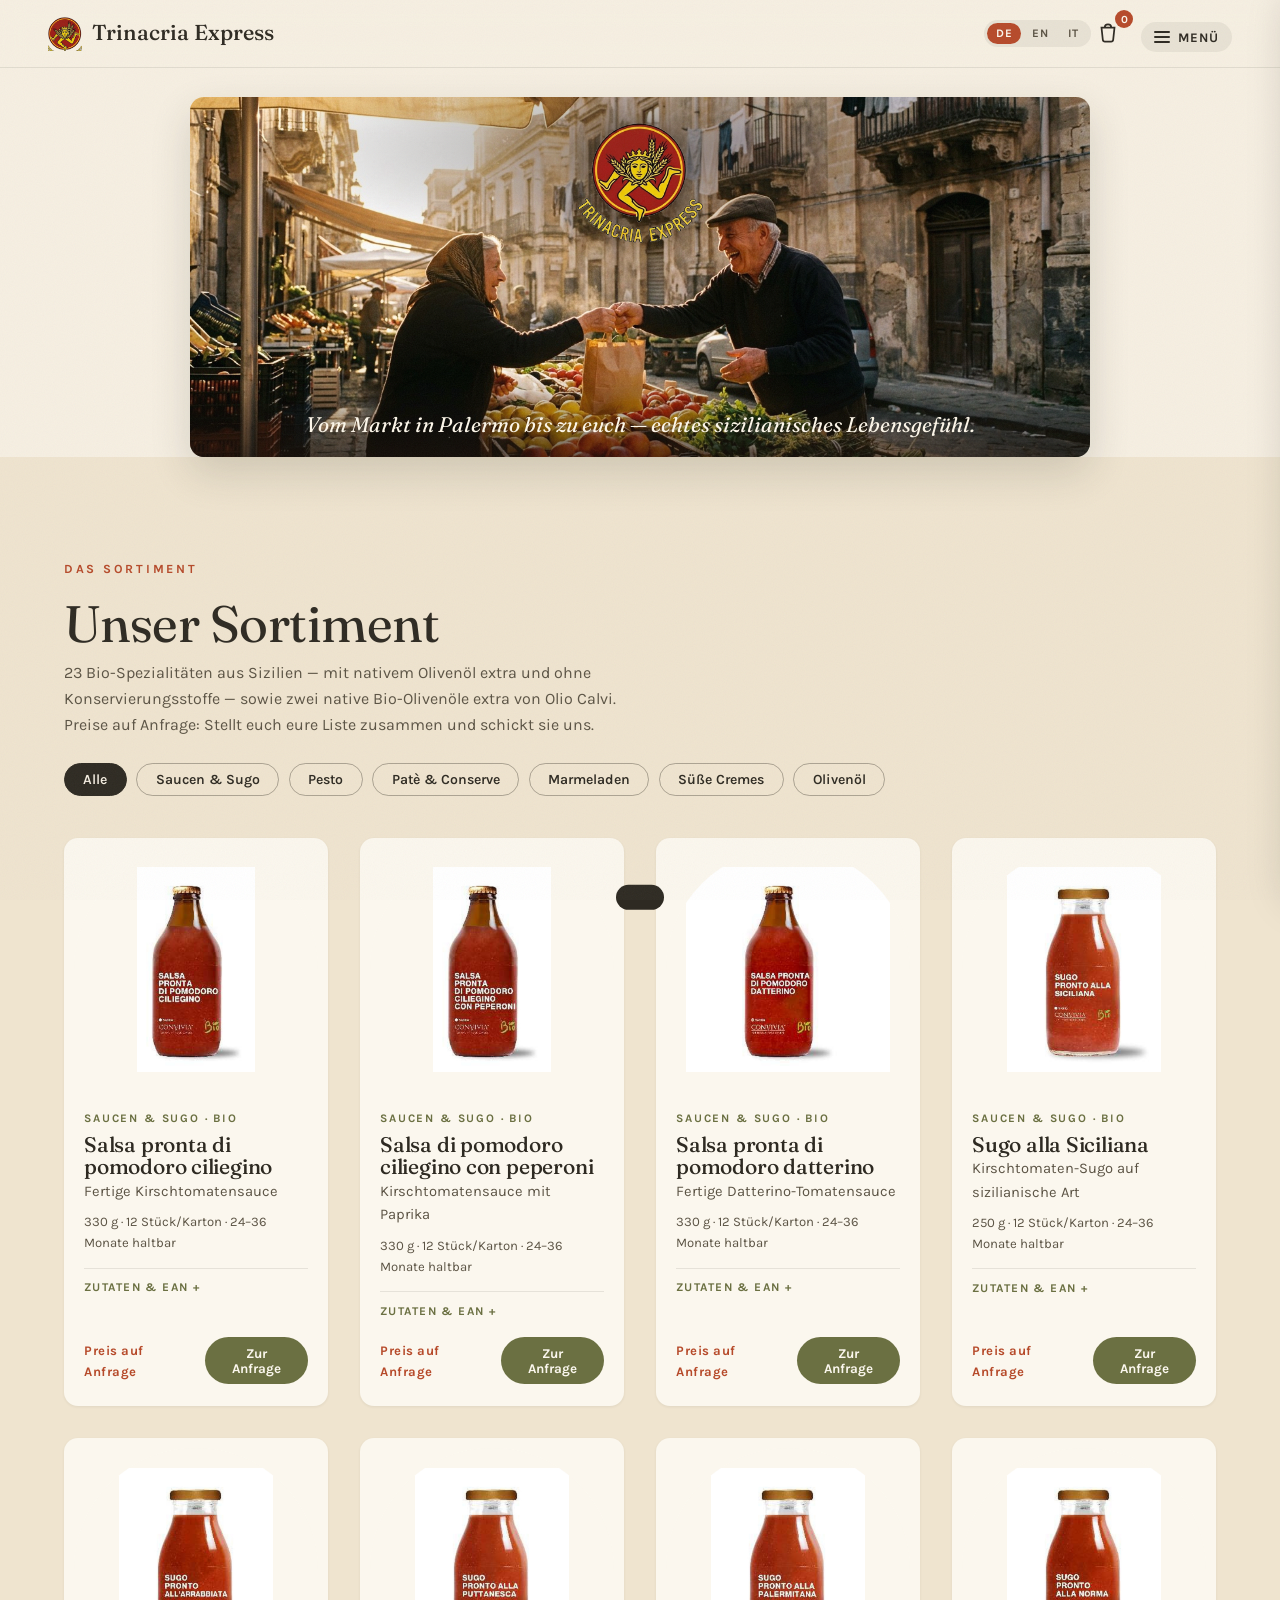
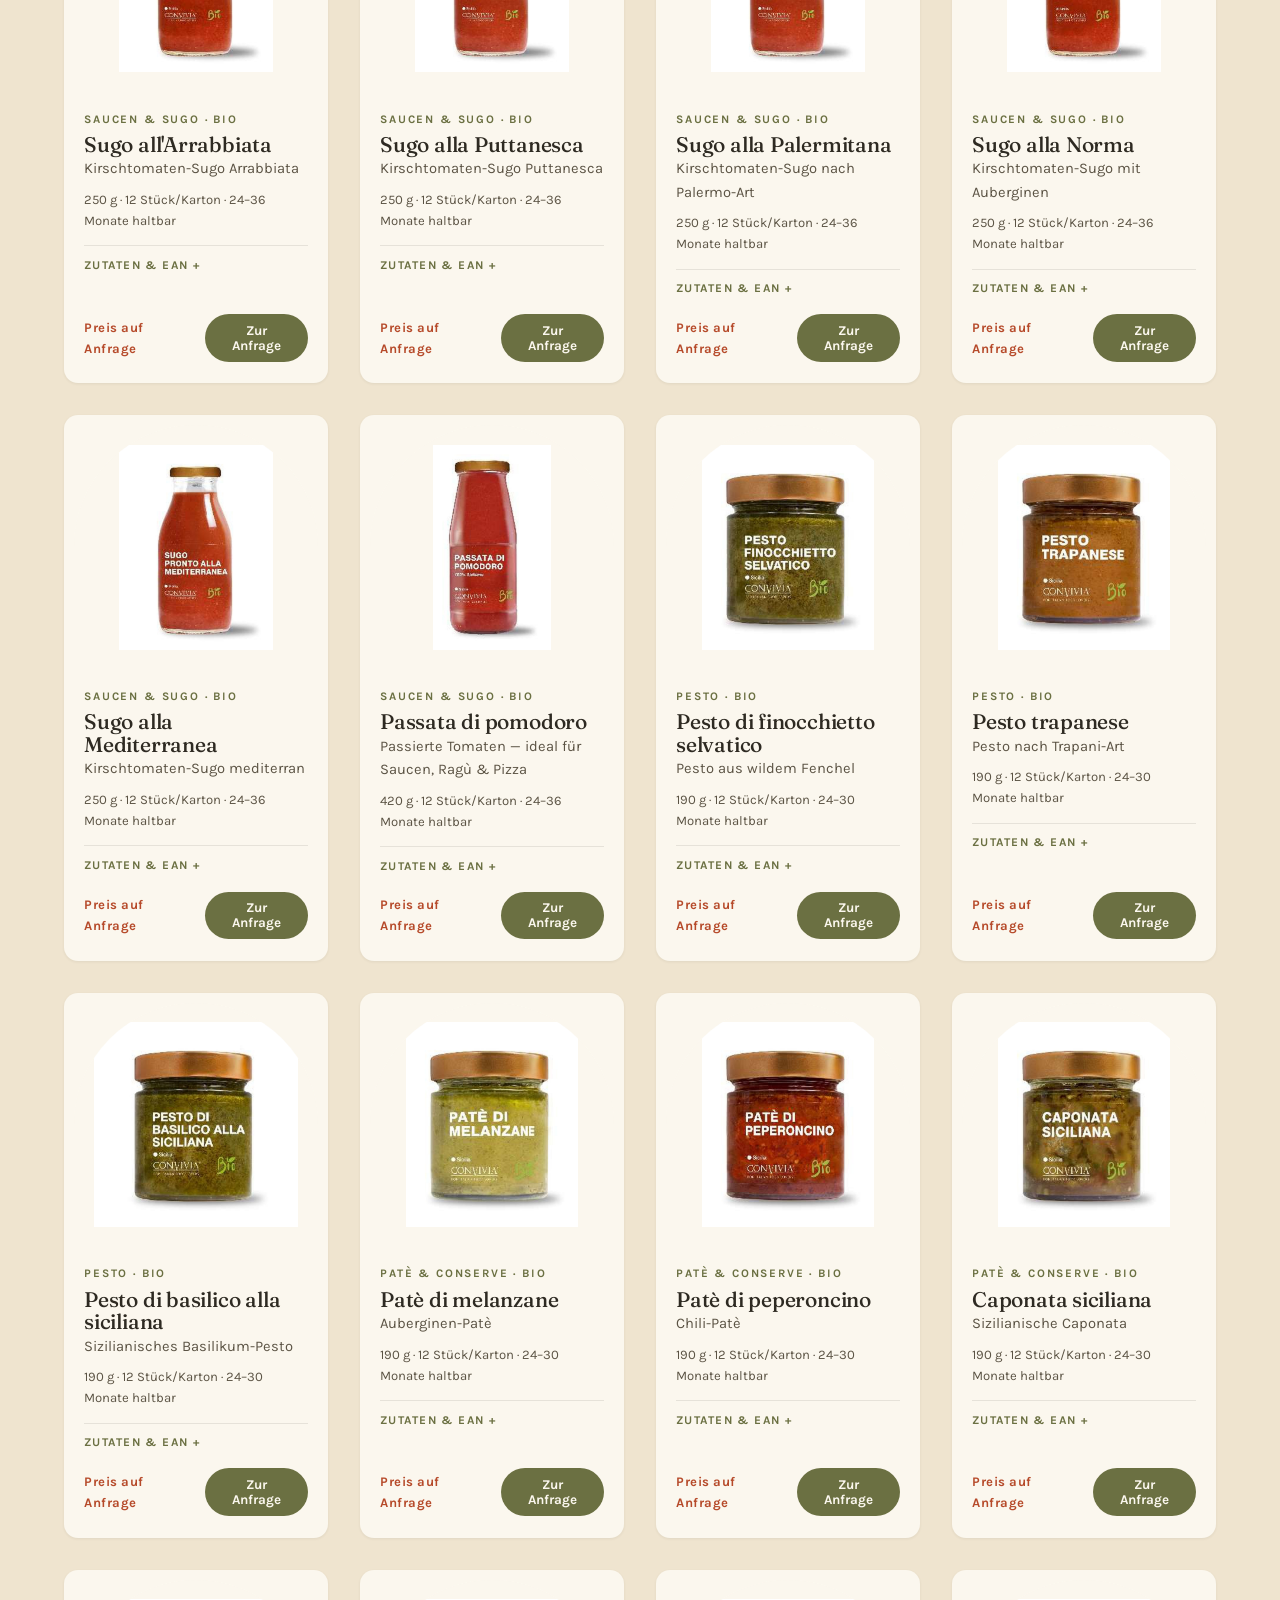
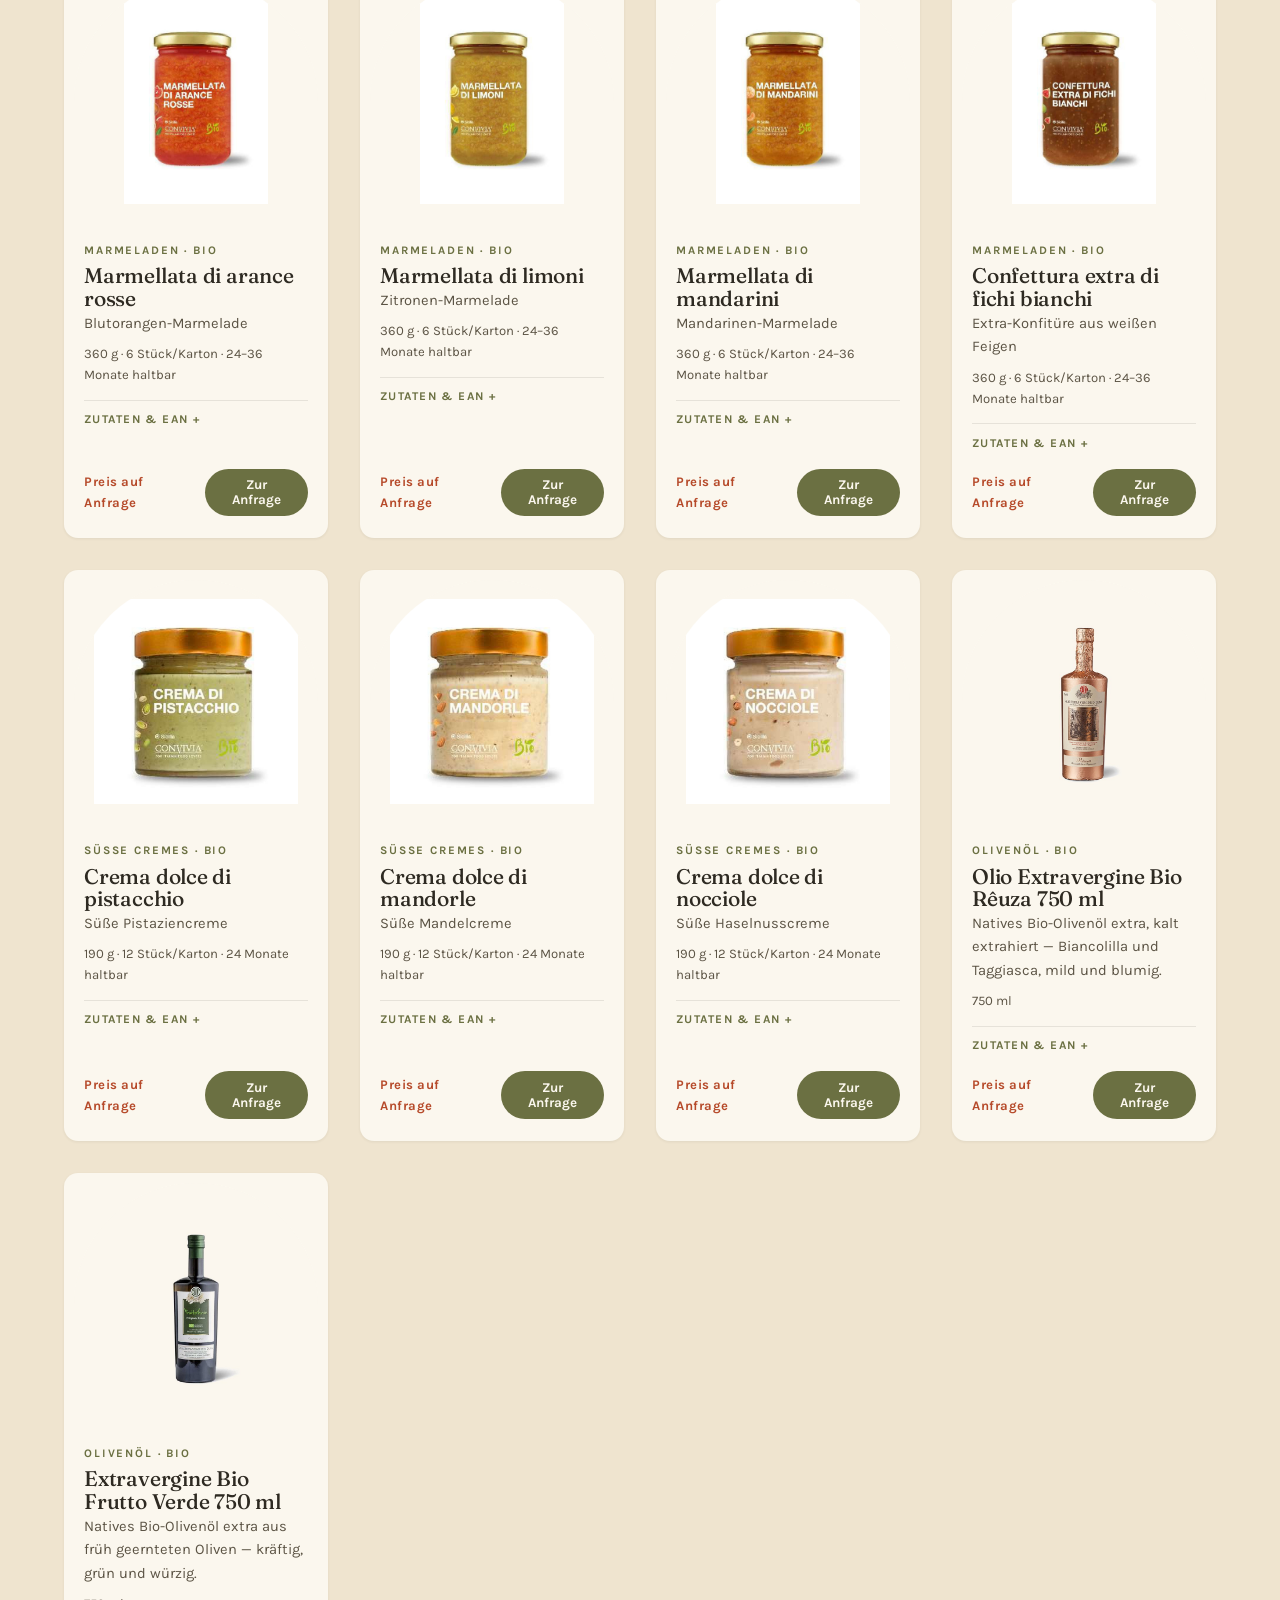
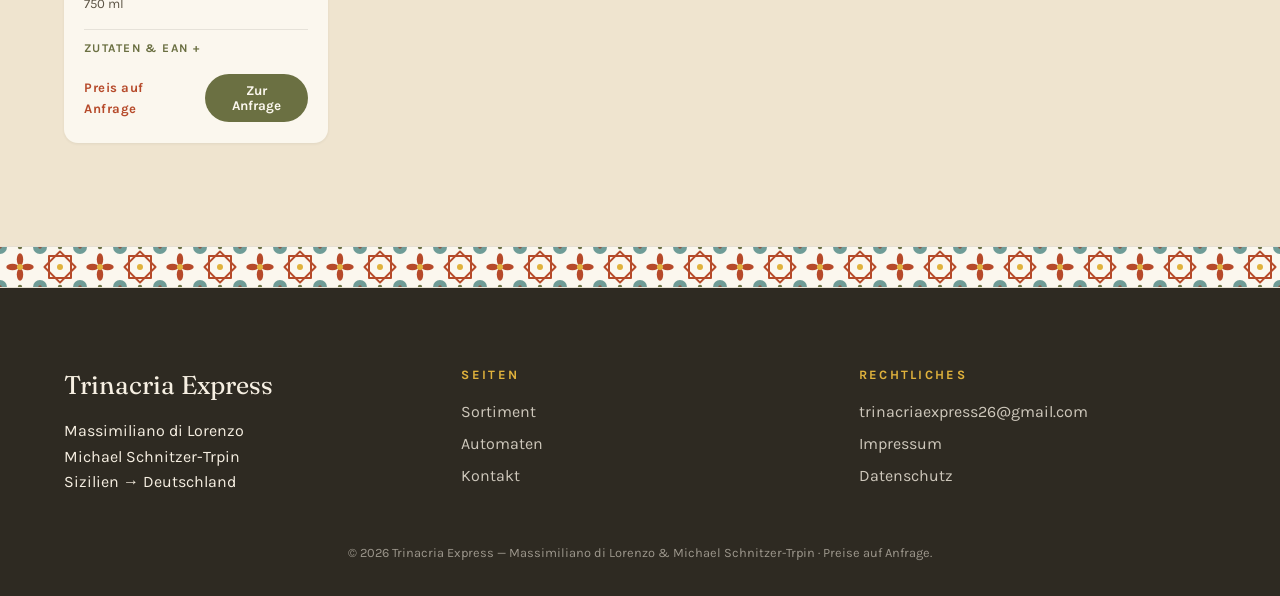
==== commit c85ba156: "Gelato aus dem Sortiment genommen - wir verkaufen derzeit kein Eis - die 7 PEPINO-Pinguino-Eintraege" ====
--- a/index.html
+++ b/index.html
@@ -3,8 +3,8 @@
 <head>
 <meta charset="UTF-8">
 <meta name="viewport" content="width=device-width, initial-scale=1.0">
-<title>Trinacria Express — Sizilianische Bio-Spezialitäten &amp; Gelato</title>
-<meta name="description" content="Das Sortiment von Trinacria Express: 23 Bio-Spezialitäten aus Sizilien, zwei native Bio-Olivenöle extra von Olio Calvi und 7 Gelato-Klassiker von PEPINO 1884. Preise auf Anfrage.">
+<title>Trinacria Express — Sizilianische Bio-Spezialitäten &amp; Olivenöl</title>
+<meta name="description" content="Das Sortiment von Trinacria Express: 23 Bio-Spezialitäten aus Sizilien und zwei native Bio-Olivenöle extra von Olio Calvi. Preise auf Anfrage.">
 <link rel="preconnect" href="https://fonts.googleapis.com">
 <link rel="preconnect" href="https://fonts.gstatic.com" crossorigin>
 <link href="https://fonts.googleapis.com/css2?family=Fraunces:ital,opsz,wght@0,9..144,300..700;1,9..144,300..700&family=Karla:ital,wght@0,300..700;1,300..700&display=swap" rel="stylesheet">
@@ -63,7 +63,7 @@
     <div class="shop-head">
       <p class="eyebrow" data-i18n="shop.eyebrow">Das Sortiment</p>
       <h2 data-i18n="shop.h2">Unser Sortiment</h2>
-      <p class="shop-intro" data-i18n="shop.intro">23 Bio-Spezialitäten aus Sizilien — mit nativem Olivenöl extra und ohne Konservierungsstoffe —, zwei native Bio-Olivenöle extra von Olio&nbsp;Calvi sowie 7 Gelato-Klassiker von PEPINO&nbsp;1884 aus Turin. Preise auf Anfrage: Stellt euch eure Liste zusammen und schickt sie uns.</p>
+      <p class="shop-intro" data-i18n="shop.intro">23 Bio-Spezialitäten aus Sizilien — mit nativem Olivenöl extra und ohne Konservierungsstoffe — sowie zwei native Bio-Olivenöle extra von Olio&nbsp;Calvi. Preise auf Anfrage: Stellt euch eure Liste zusammen und schickt sie uns.</p>
       <div class="filters" id="filters">
         <button class="chip active" data-cat="tutti" data-i18n="chip.tutti">Alle</button>
         <button class="chip" data-cat="sughi" data-i18n="chip.sughi">Saucen &amp; Sugo</button>
@@ -72,7 +72,6 @@
         <button class="chip" data-cat="marmellate" data-i18n="chip.marmellate">Marmeladen</button>
         <button class="chip" data-cat="creme" data-i18n="chip.creme">Süße Cremes</button>
         <button class="chip" data-cat="olio" data-i18n="chip.olio">Olivenöl</button>
-        <button class="chip" data-cat="gelato" data-i18n="chip.gelato">Gelato</button>
       </div>
     </div>
     <div class="grid" id="productGrid"></div>
@@ -121,8 +120,8 @@
 
 <div class="toast" id="toast"></div>
 
-<script src="i18n.js?v=6"></script>
+<script src="i18n.js?v=7"></script>
 <script src="nav.js?v=1"></script>
-<script src="app.js?v=10"></script>
+<script src="app.js?v=11"></script>
 </body>
 </html>
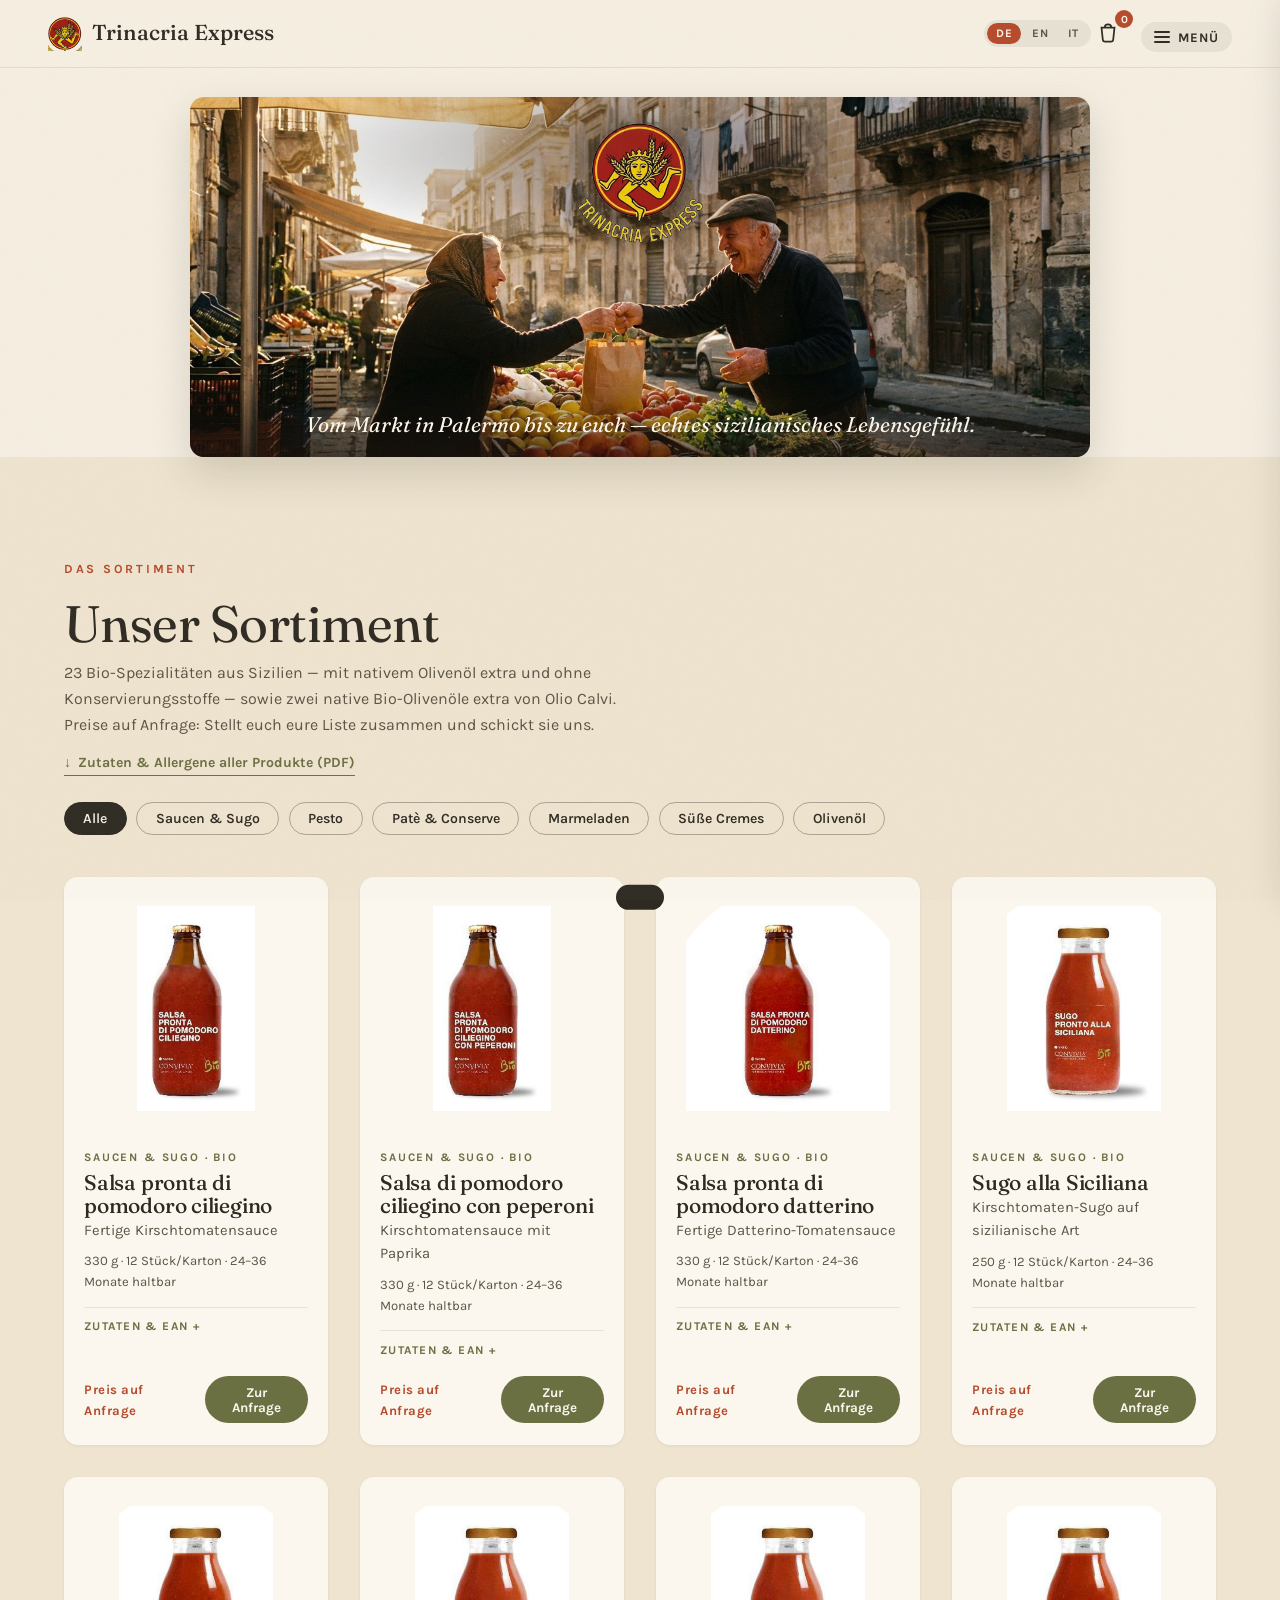
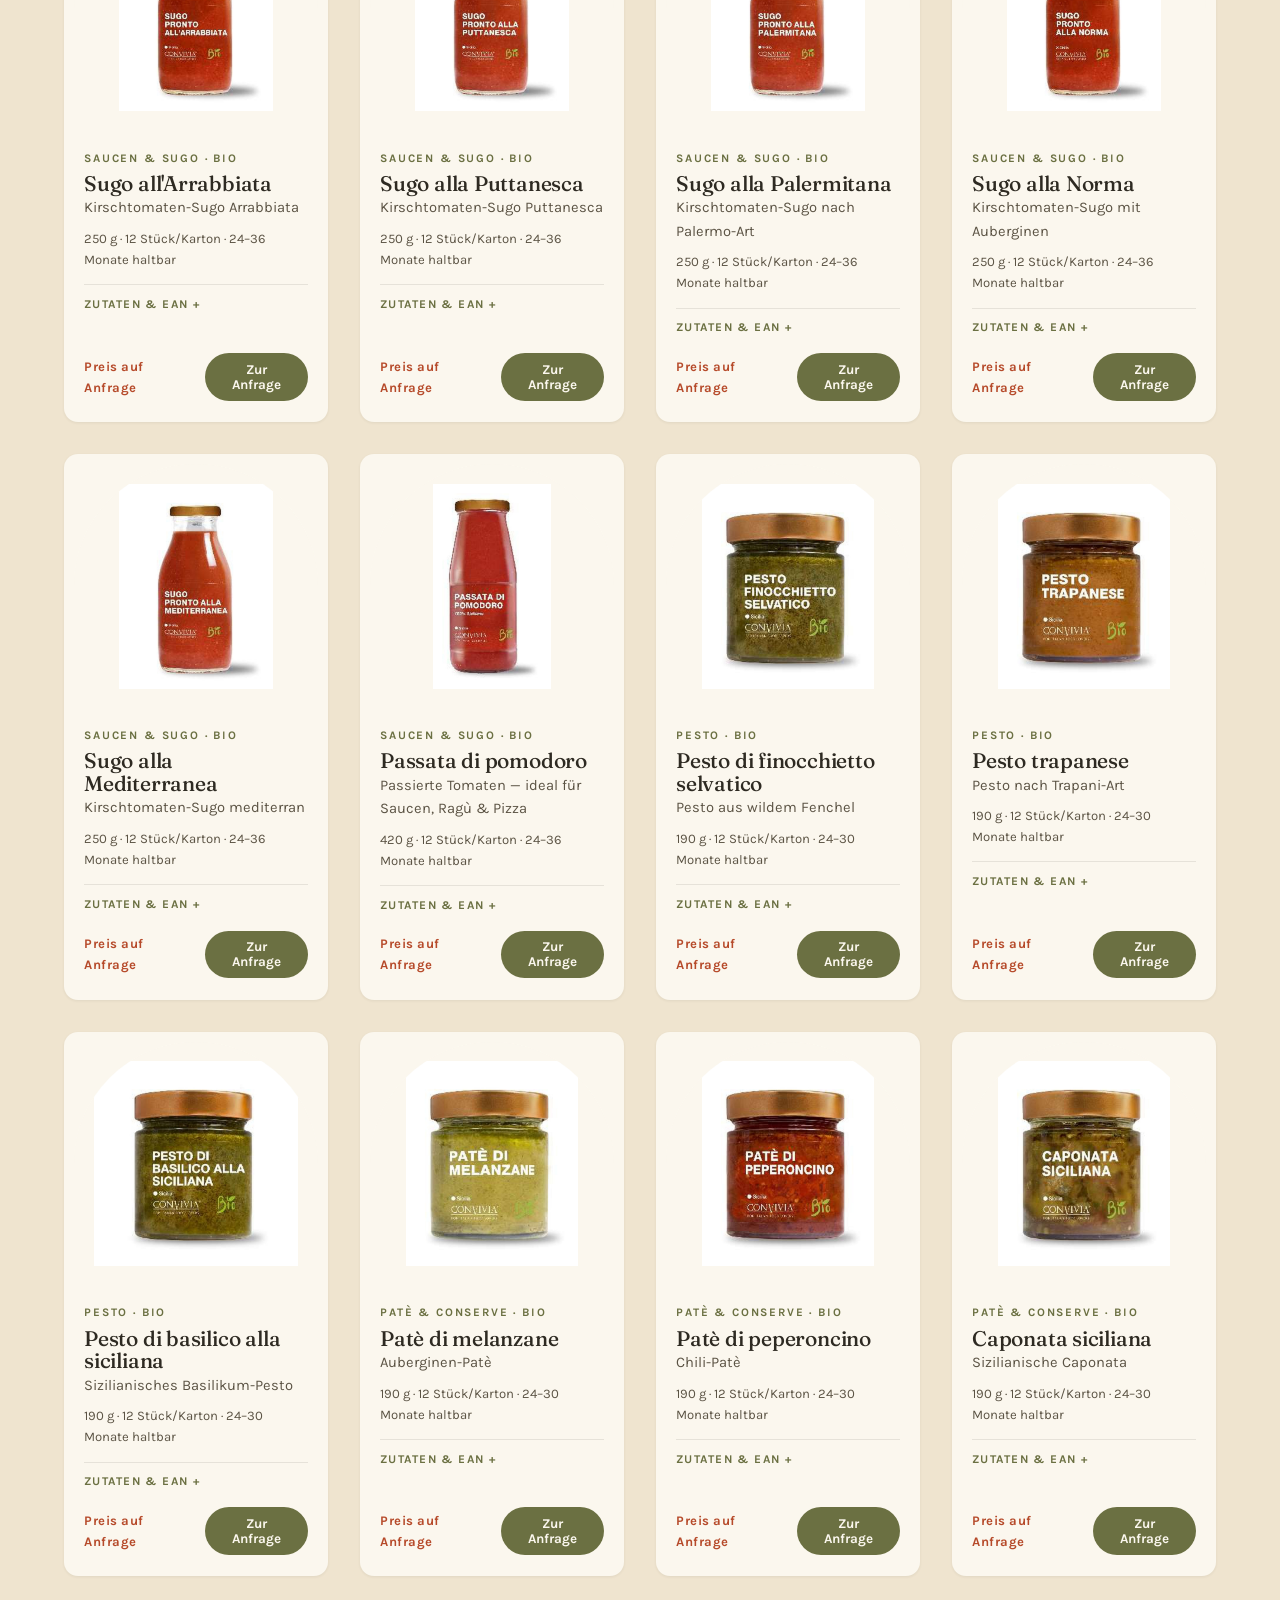
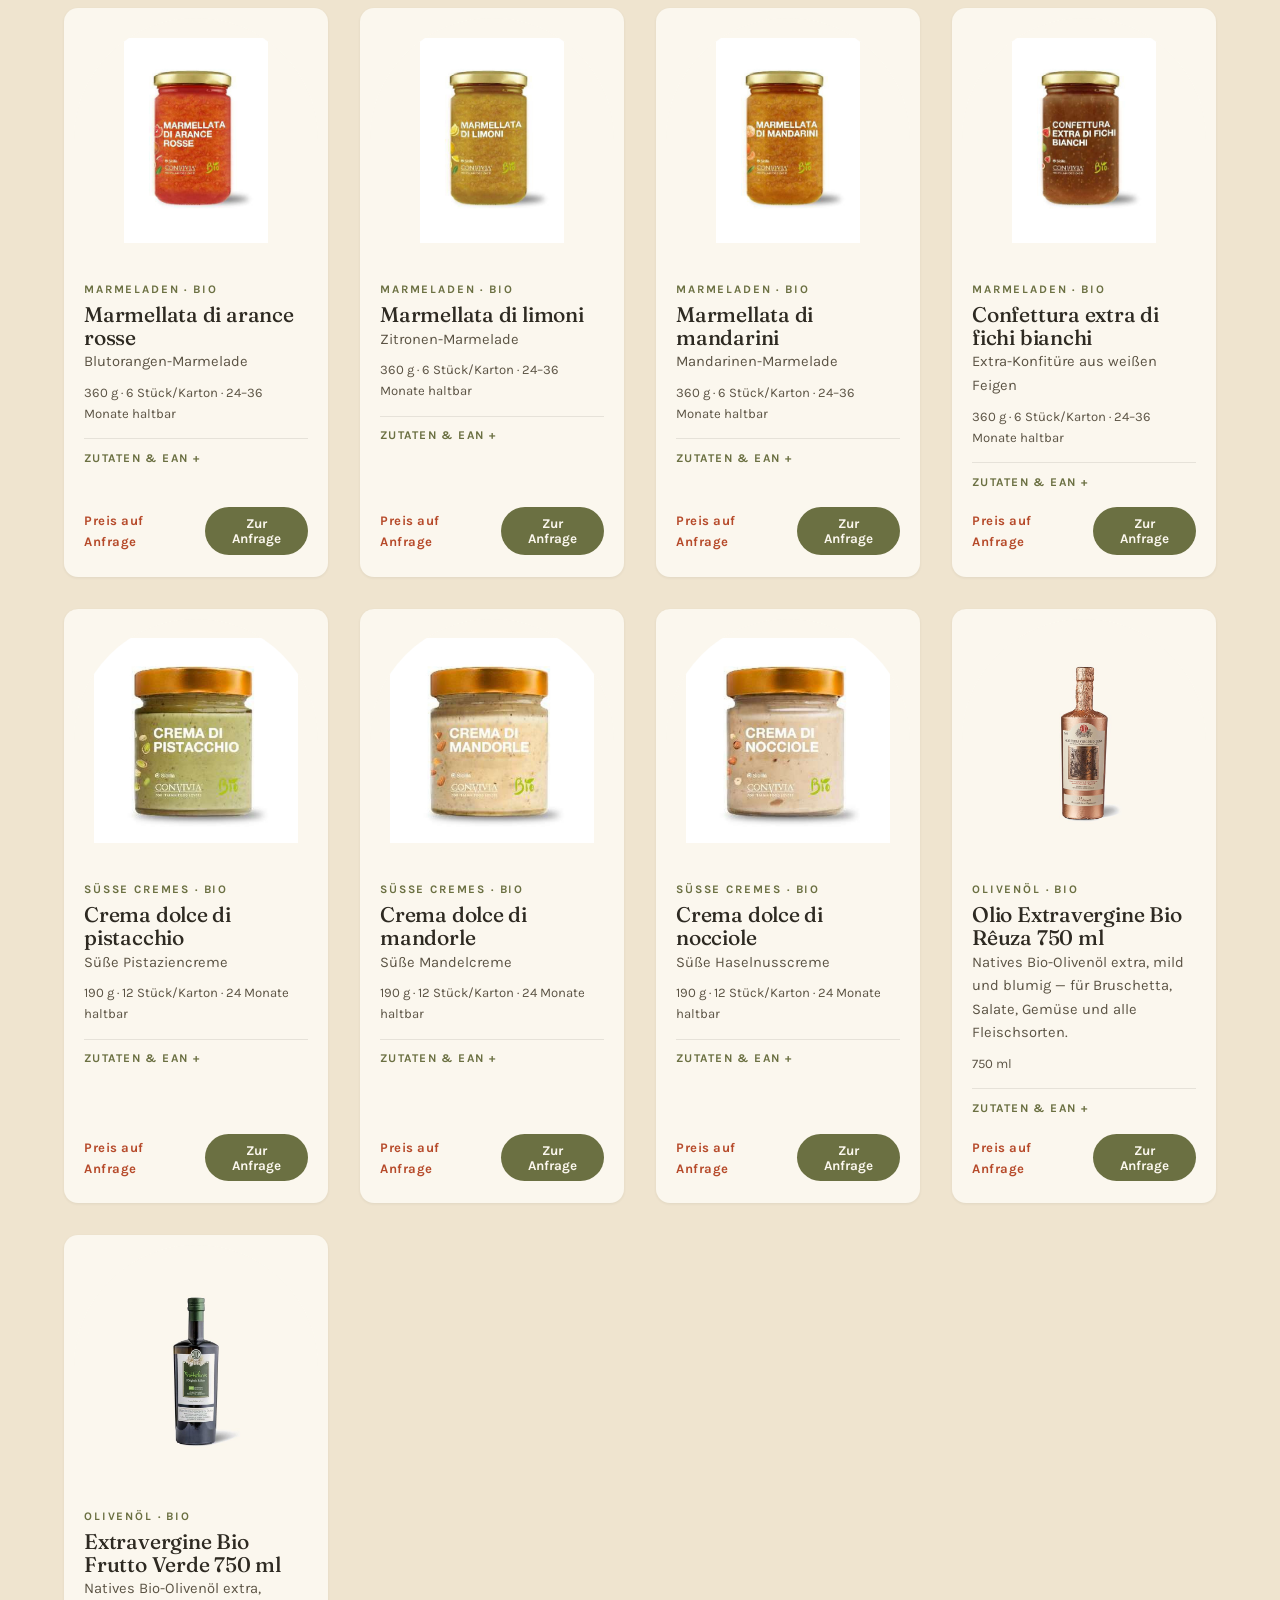
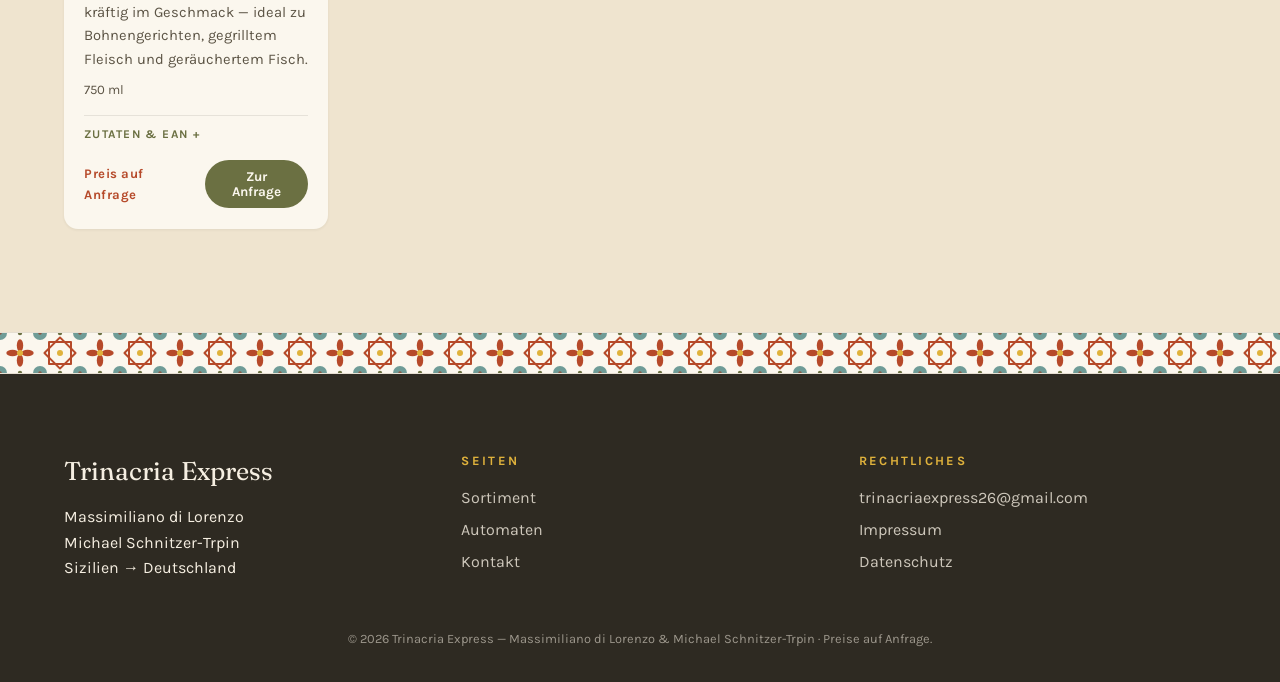
==== commit 7ce49310: "Produktinformationen & Zutaten (PDF) eingebunden und Zutatenlisten daraus uebernommen - dokumente/pr" ====
--- a/index.html
+++ b/index.html
@@ -8,7 +8,7 @@
 <link rel="preconnect" href="https://fonts.googleapis.com">
 <link rel="preconnect" href="https://fonts.gstatic.com" crossorigin>
 <link href="https://fonts.googleapis.com/css2?family=Fraunces:ital,opsz,wght@0,9..144,300..700;1,9..144,300..700&family=Karla:ital,wght@0,300..700;1,300..700&display=swap" rel="stylesheet">
-<link rel="stylesheet" href="style.css?v=20">
+<link rel="stylesheet" href="style.css?v=21">
 </head>
 <body data-i18n-title="__title.home" data-i18n-desc="__desc.home">
 
@@ -64,6 +64,9 @@
       <p class="eyebrow" data-i18n="shop.eyebrow">Das Sortiment</p>
       <h2 data-i18n="shop.h2">Unser Sortiment</h2>
       <p class="shop-intro" data-i18n="shop.intro">23 Bio-Spezialitäten aus Sizilien — mit nativem Olivenöl extra und ohne Konservierungsstoffe — sowie zwei native Bio-Olivenöle extra von Olio&nbsp;Calvi. Preise auf Anfrage: Stellt euch eure Liste zusammen und schickt sie uns.</p>
+      <p class="shop-doc">
+        <a href="dokumente/produktinformationen-zutaten.pdf" target="_blank" rel="noopener" data-i18n="shop.pdf">Zutaten &amp; Allergene aller Produkte (PDF)</a>
+      </p>
       <div class="filters" id="filters">
         <button class="chip active" data-cat="tutti" data-i18n="chip.tutti">Alle</button>
         <button class="chip" data-cat="sughi" data-i18n="chip.sughi">Saucen &amp; Sugo</button>
@@ -120,8 +123,8 @@
 
 <div class="toast" id="toast"></div>
 
-<script src="i18n.js?v=7"></script>
+<script src="i18n.js?v=8"></script>
 <script src="nav.js?v=1"></script>
-<script src="app.js?v=11"></script>
+<script src="app.js?v=12"></script>
 </body>
 </html>
--- a/style.css
+++ b/style.css
@@ -844,3 +844,12 @@
   .menu { margin-left: .3rem; }
   .menu-btn { padding: .42rem .5rem; }
 }
+
+/* ---- Link auf das Produktinformations-PDF ---- */
+.shop-doc { margin-top: .9rem; font-size: .88rem; }
+.shop-doc a {
+  display: inline-flex; align-items: center; gap: .45rem;
+  color: var(--olive); font-weight: 700; border-bottom: 1px solid currentColor; padding-bottom: 1px;
+}
+.shop-doc a::before { content: "↓"; font-weight: 400; }
+.shop-doc a:hover { color: var(--terracotta); }
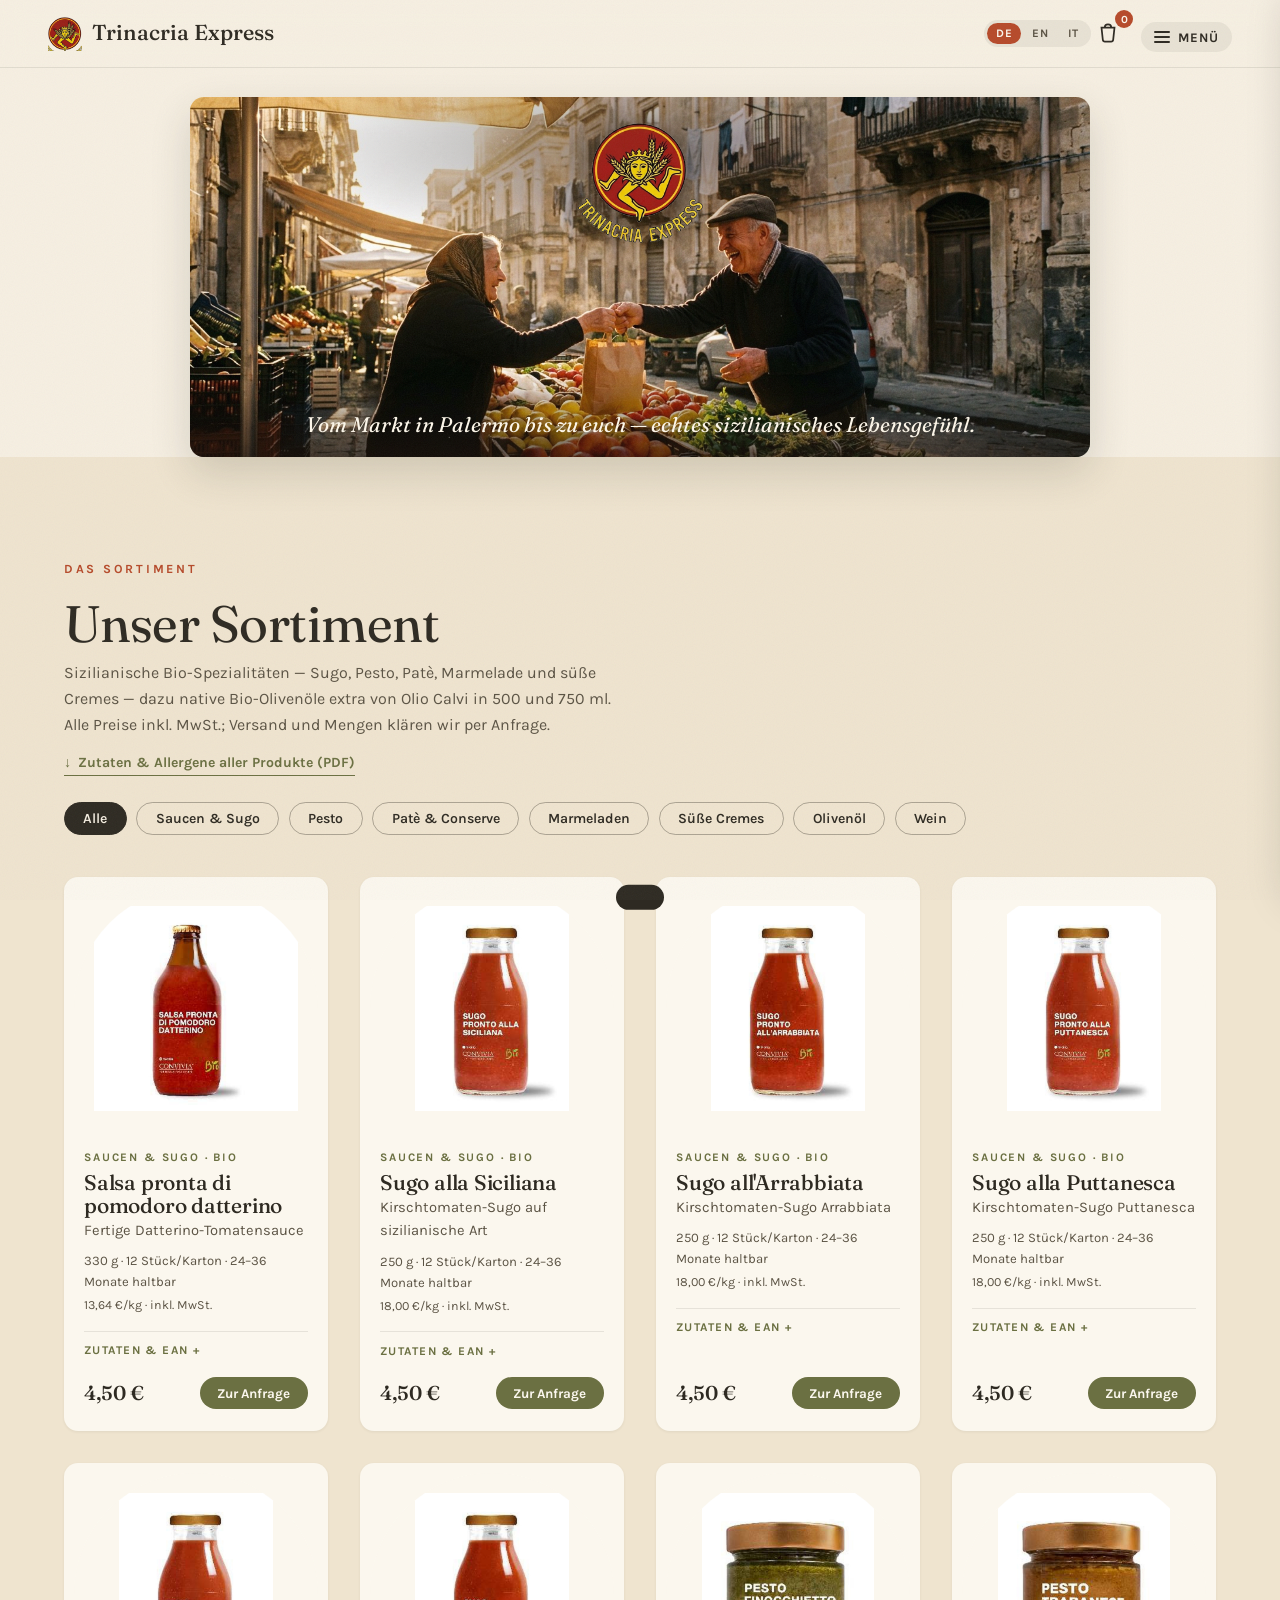
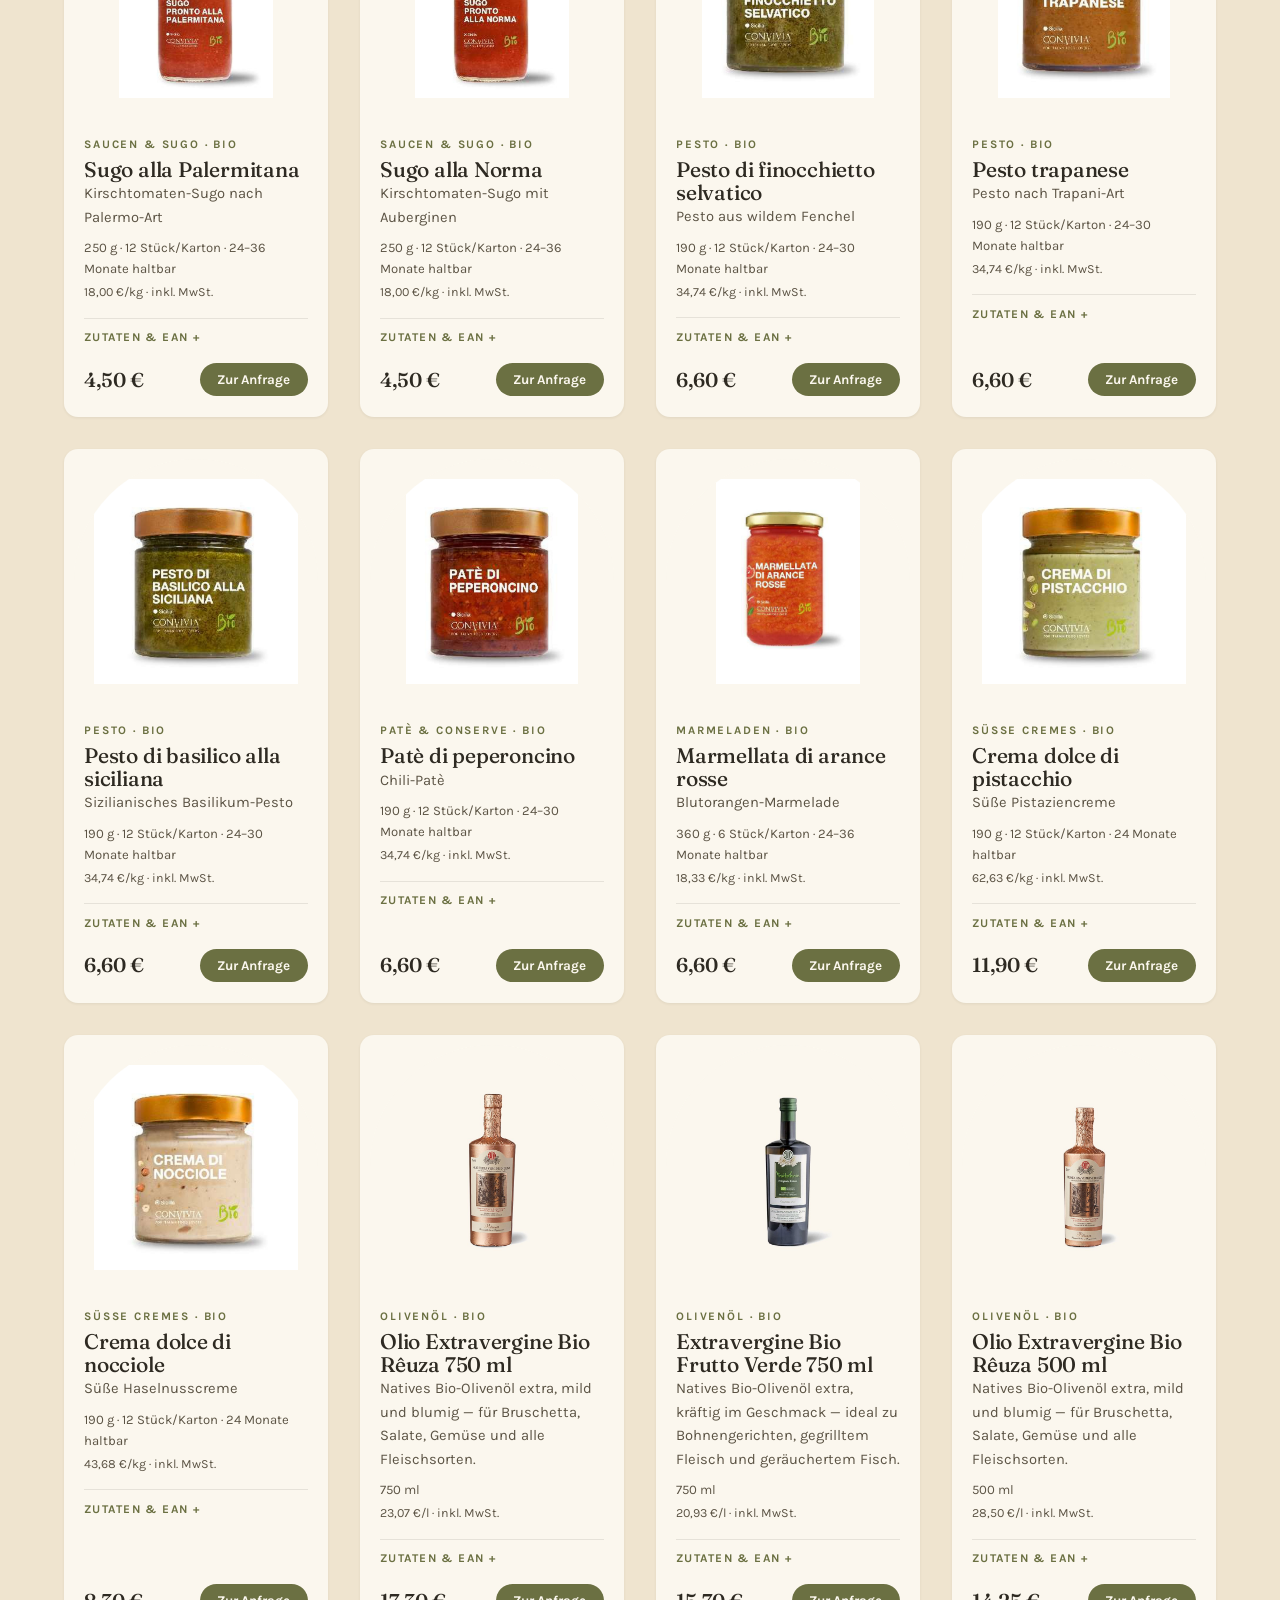
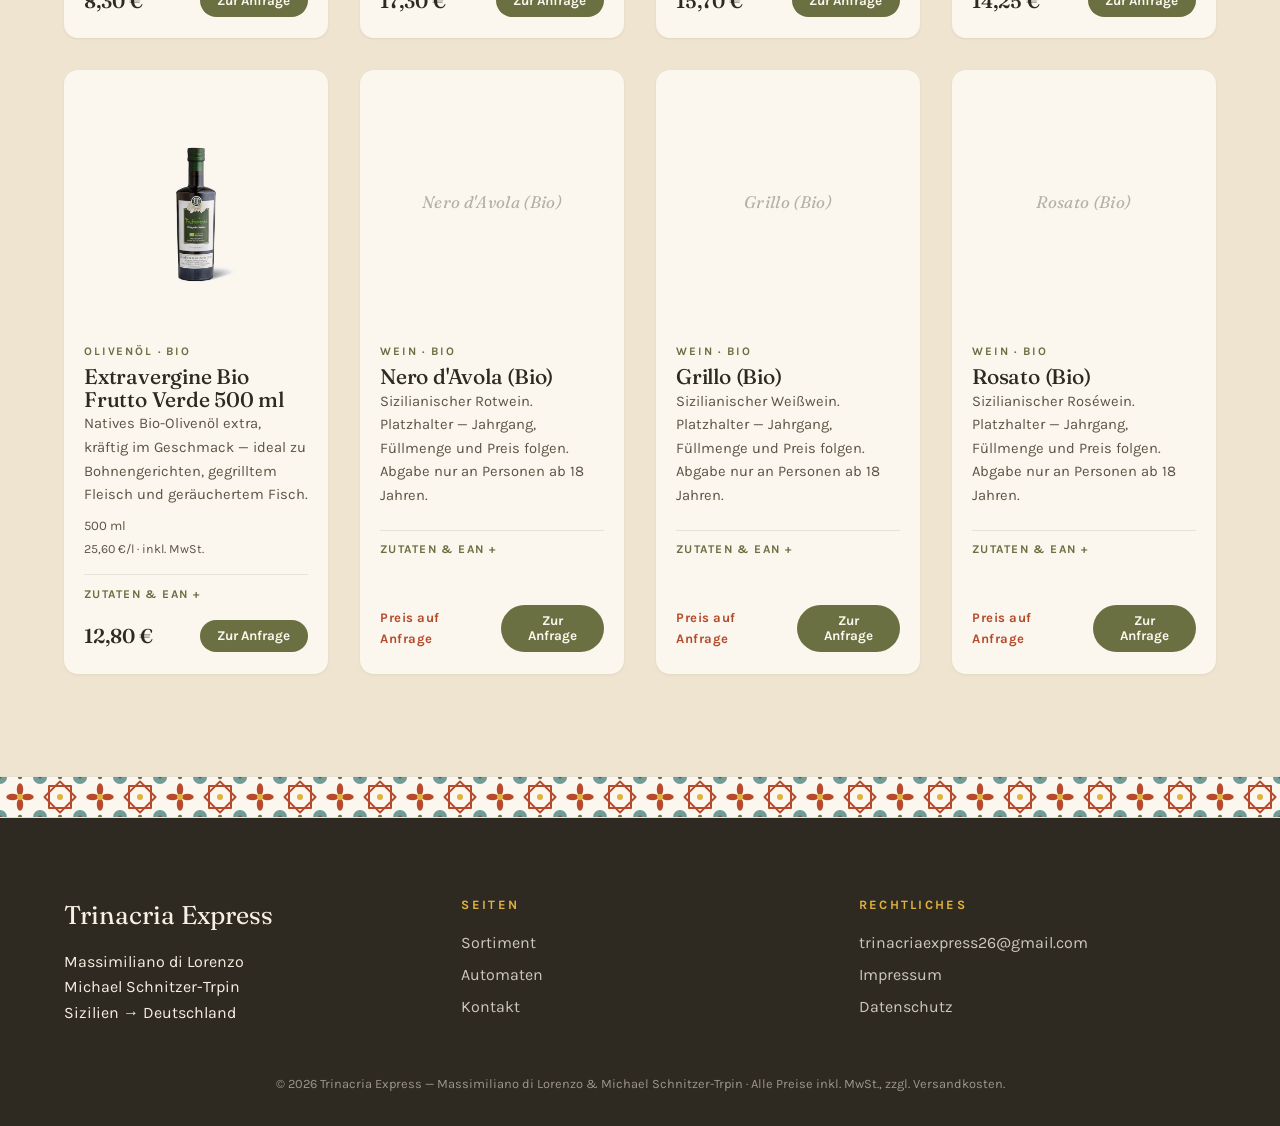
==== commit 93435719: "VK-Preise eingetragen, Sortiment auf die aktuelle Liste gekuerzt, Weine als Platzhalter Preise (Endp" ====
--- a/index.html
+++ b/index.html
@@ -4,11 +4,11 @@
 <meta charset="UTF-8">
 <meta name="viewport" content="width=device-width, initial-scale=1.0">
 <title>Trinacria Express — Sizilianische Bio-Spezialitäten &amp; Olivenöl</title>
-<meta name="description" content="Das Sortiment von Trinacria Express: 23 Bio-Spezialitäten aus Sizilien und zwei native Bio-Olivenöle extra von Olio Calvi. Preise auf Anfrage.">
+<meta name="description" content="Das Sortiment von Trinacria Express: sizilianische Bio-Spezialitäten, native Bio-Olivenöle extra von Olio Calvi und sizilianische Bio-Weine. Preise inkl. MwSt.">
 <link rel="preconnect" href="https://fonts.googleapis.com">
 <link rel="preconnect" href="https://fonts.gstatic.com" crossorigin>
 <link href="https://fonts.googleapis.com/css2?family=Fraunces:ital,opsz,wght@0,9..144,300..700;1,9..144,300..700&family=Karla:ital,wght@0,300..700;1,300..700&display=swap" rel="stylesheet">
-<link rel="stylesheet" href="style.css?v=21">
+<link rel="stylesheet" href="style.css?v=22">
 </head>
 <body data-i18n-title="__title.home" data-i18n-desc="__desc.home">
 
@@ -63,7 +63,7 @@
     <div class="shop-head">
       <p class="eyebrow" data-i18n="shop.eyebrow">Das Sortiment</p>
       <h2 data-i18n="shop.h2">Unser Sortiment</h2>
-      <p class="shop-intro" data-i18n="shop.intro">23 Bio-Spezialitäten aus Sizilien — mit nativem Olivenöl extra und ohne Konservierungsstoffe — sowie zwei native Bio-Olivenöle extra von Olio&nbsp;Calvi. Preise auf Anfrage: Stellt euch eure Liste zusammen und schickt sie uns.</p>
+      <p class="shop-intro" data-i18n="shop.intro">Sizilianische Bio-Spezialitäten — Sugo, Pesto, Patè, Marmelade und süße Cremes — dazu native Bio-Olivenöle extra von Olio&nbsp;Calvi in 500 und 750&nbsp;ml. Alle Preise inkl. MwSt.; Versand und Mengen klären wir per Anfrage.</p>
       <p class="shop-doc">
         <a href="dokumente/produktinformationen-zutaten.pdf" target="_blank" rel="noopener" data-i18n="shop.pdf">Zutaten &amp; Allergene aller Produkte (PDF)</a>
       </p>
@@ -75,6 +75,7 @@
         <button class="chip" data-cat="marmellate" data-i18n="chip.marmellate">Marmeladen</button>
         <button class="chip" data-cat="creme" data-i18n="chip.creme">Süße Cremes</button>
         <button class="chip" data-cat="olio" data-i18n="chip.olio">Olivenöl</button>
+        <button class="chip" data-cat="vino" data-i18n="chip.vino">Wein</button>
       </div>
     </div>
     <div class="grid" id="productGrid"></div>
@@ -103,7 +104,7 @@
       <a href="datenschutz.html">Datenschutz</a>
     </div>
   </div>
-  <p class="footer-note" data-i18n="foot.note.shop">© 2026 Trinacria Express — Massimiliano di Lorenzo &amp; Michael Schnitzer-Trpin · Preise auf Anfrage.</p>
+  <p class="footer-note" data-i18n="foot.note.shop">© 2026 Trinacria Express — Massimiliano di Lorenzo &amp; Michael Schnitzer-Trpin · Alle Preise inkl. MwSt., zzgl. Versandkosten.</p>
 </footer>
 
 <!-- ============ ANFRAGELISTE (DRAWER) ============ -->
@@ -116,15 +117,15 @@
   <div class="cart-items" id="cartItems"></div>
   <div class="cart-foot">
     <div class="cart-total"><span data-i18n="cart.qty">Menge</span><strong id="cartTotal">—</strong></div>
-    <p class="cart-ship" data-i18n="cart.ship">Preise auf Anfrage · wir melden uns mit einem Angebot</p>
+    <p class="cart-ship" data-i18n="cart.ship">Alle Preise inkl. MwSt. · Versandkosten klären wir mit der Anfrage</p>
     <button class="btn btn-primary btn-block" id="checkoutBtn" data-i18n="cart.checkout">Anfrage per E-Mail senden</button>
   </div>
 </aside>
 
 <div class="toast" id="toast"></div>
 
-<script src="i18n.js?v=8"></script>
+<script src="i18n.js?v=9"></script>
 <script src="nav.js?v=1"></script>
-<script src="app.js?v=12"></script>
+<script src="app.js?v=13"></script>
 </body>
 </html>
--- a/style.css
+++ b/style.css
@@ -853,3 +853,6 @@
 }
 .shop-doc a::before { content: "↓"; font-weight: 400; }
 .shop-doc a:hover { color: var(--terracotta); }
+
+/* ---- Grundpreis unter der Mengenangabe ---- */
+.card-base { font-size: .78rem; color: var(--ink-soft); margin: -.65rem 0 .9rem; }
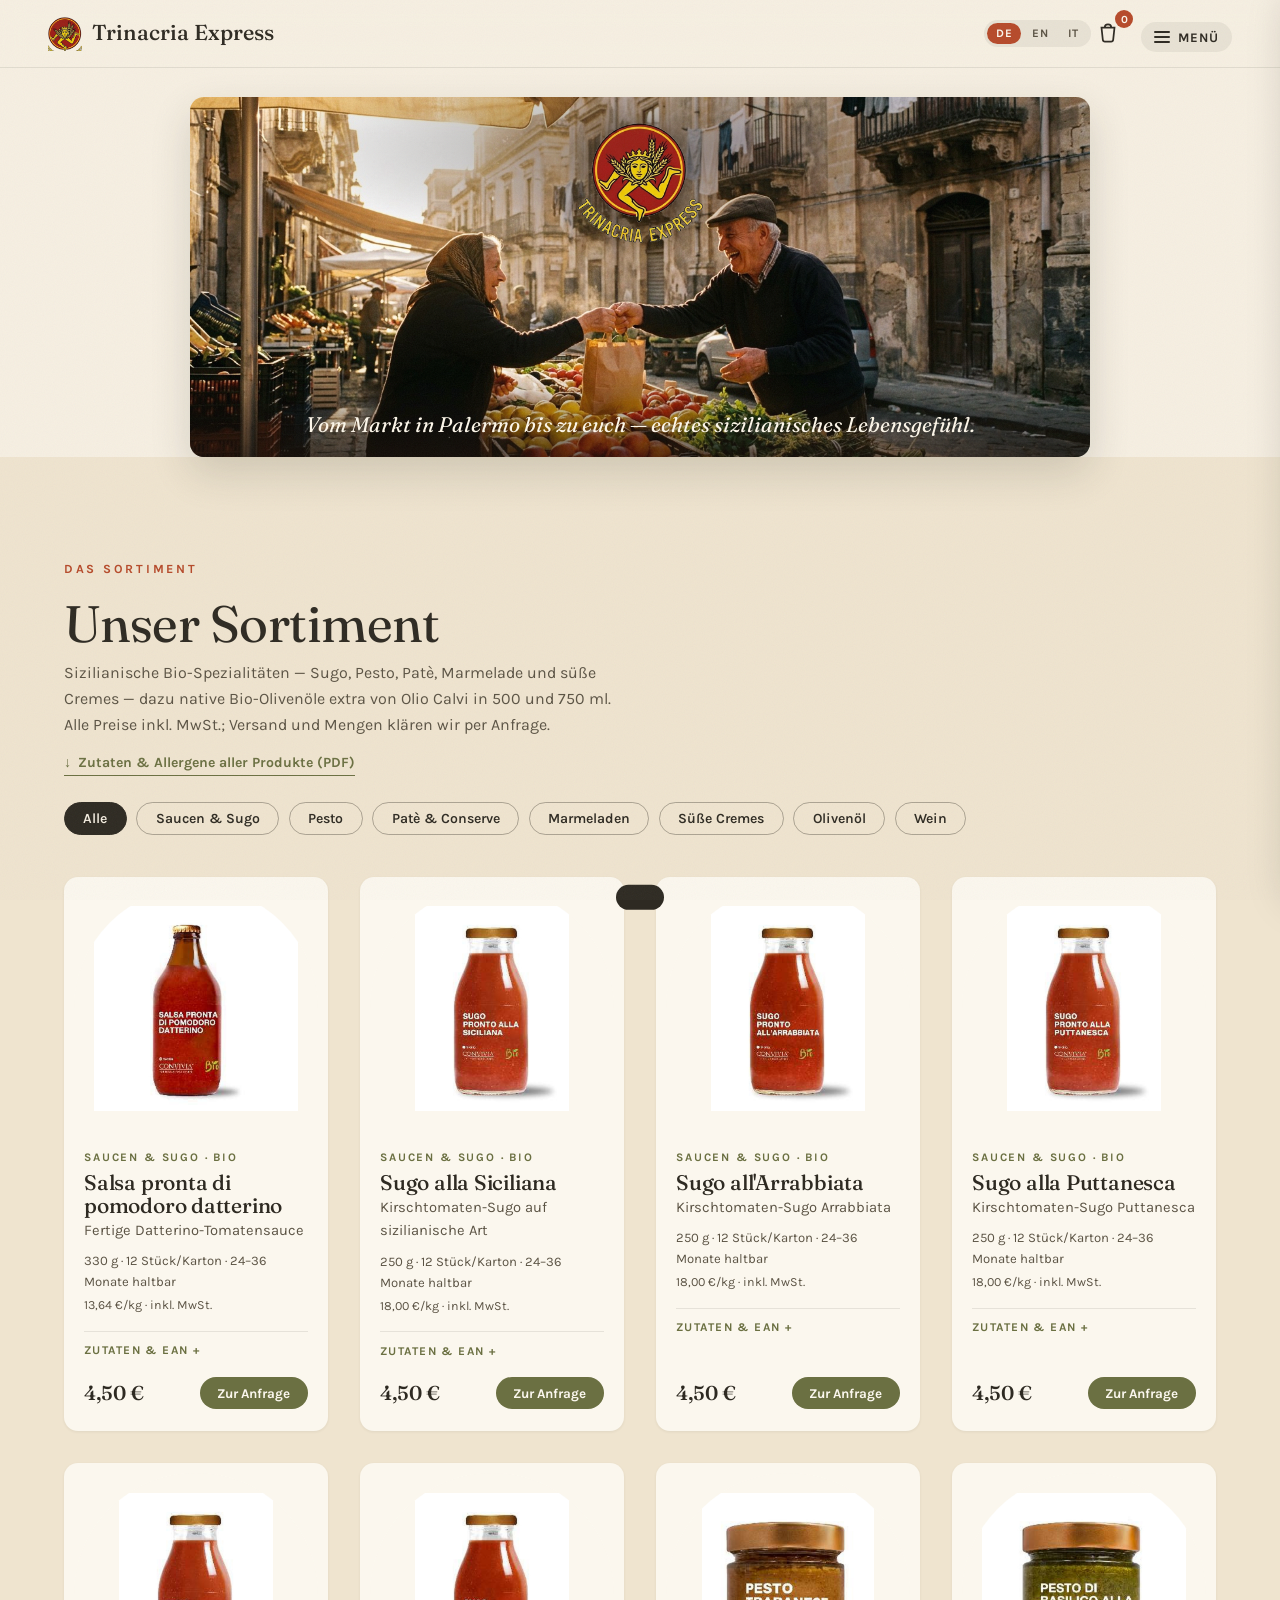
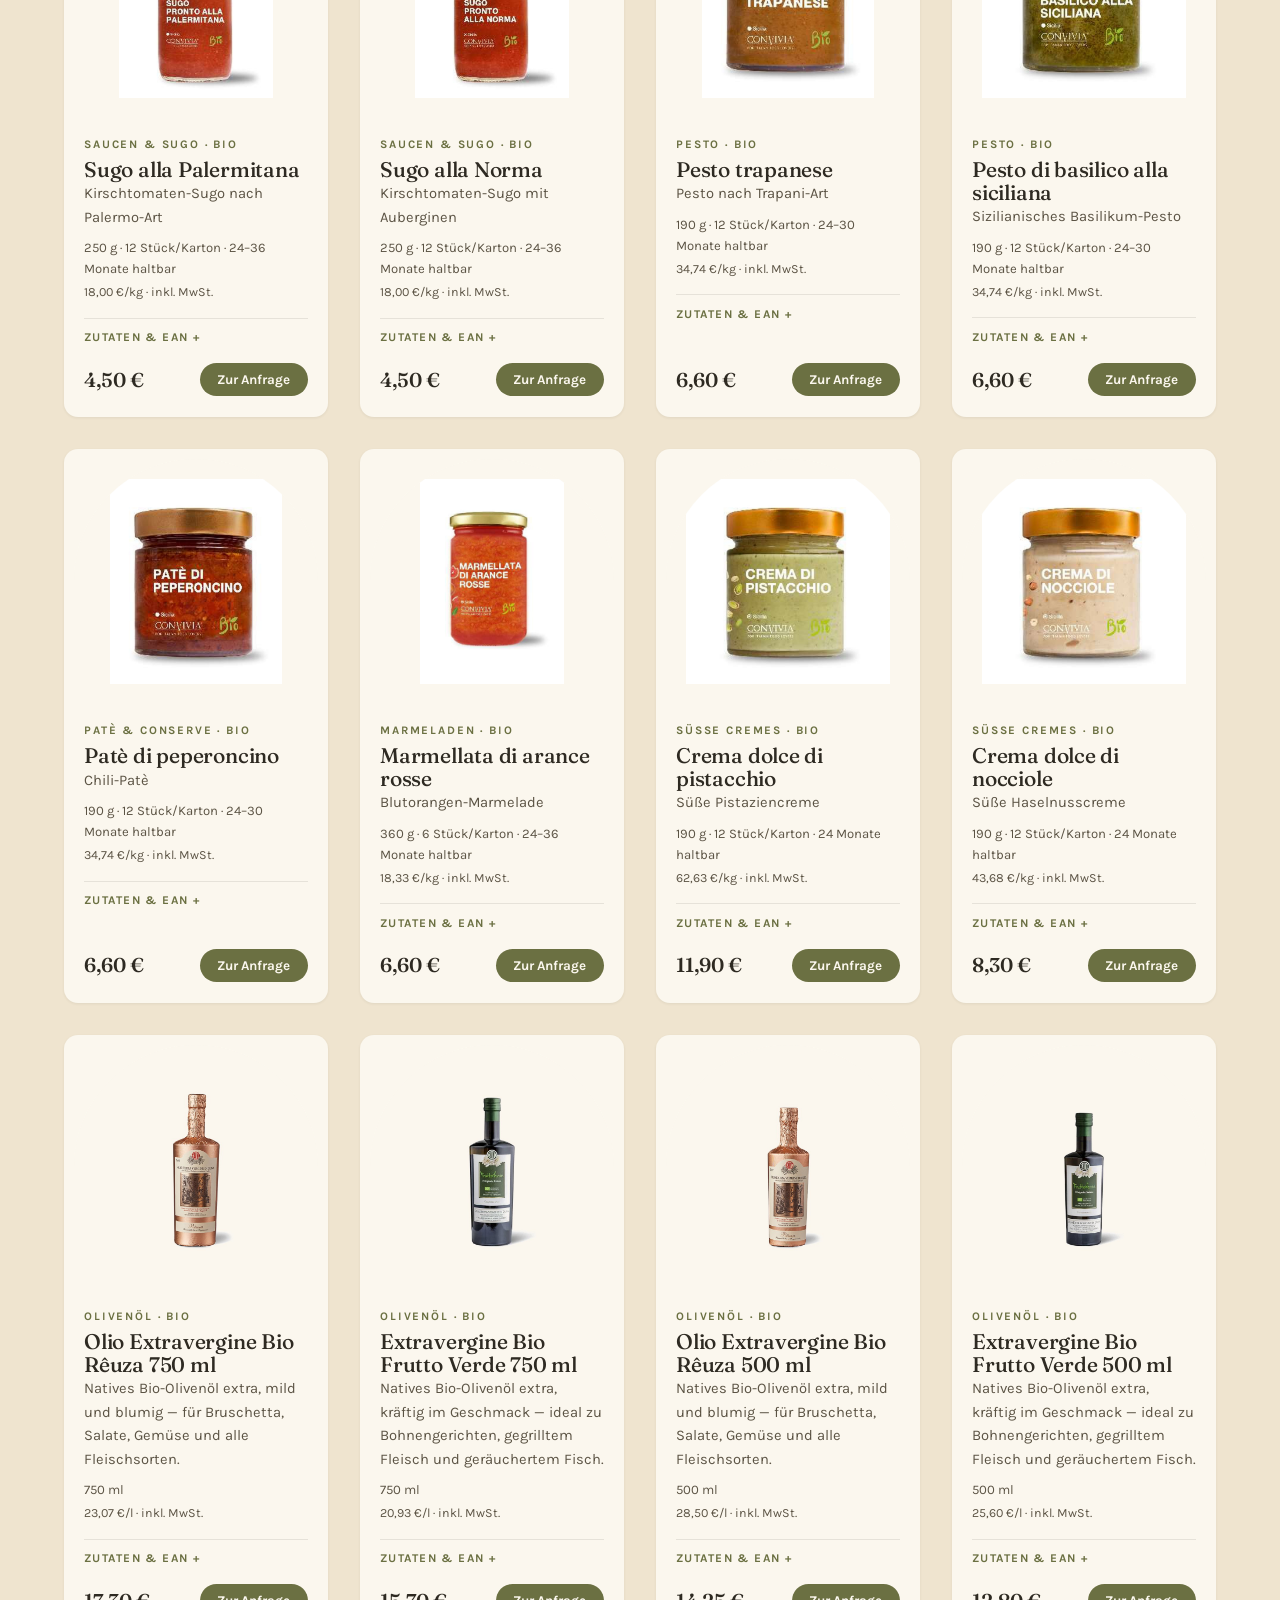
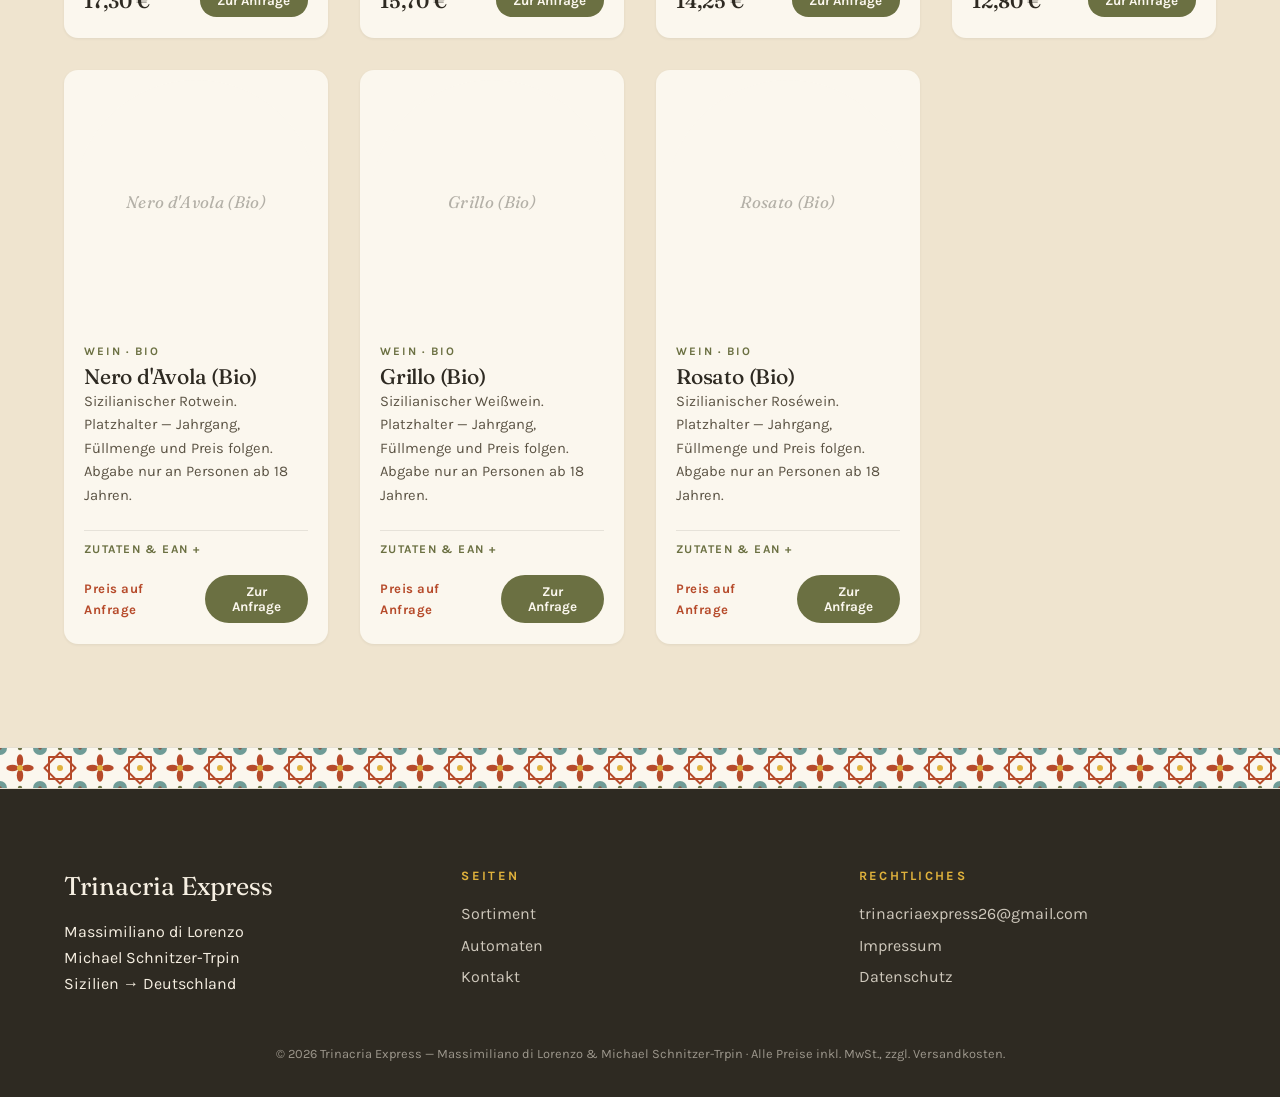
==== commit d5130d79: "Pesto di finocchietto selvatico ausgelistet Im aktuellen Produktinformations-PDF stehen nur Pesto Tr" ====
--- a/index.html
+++ b/index.html
@@ -126,6 +126,6 @@
 
 <script src="i18n.js?v=9"></script>
 <script src="nav.js?v=1"></script>
-<script src="app.js?v=13"></script>
+<script src="app.js?v=14"></script>
 </body>
 </html>
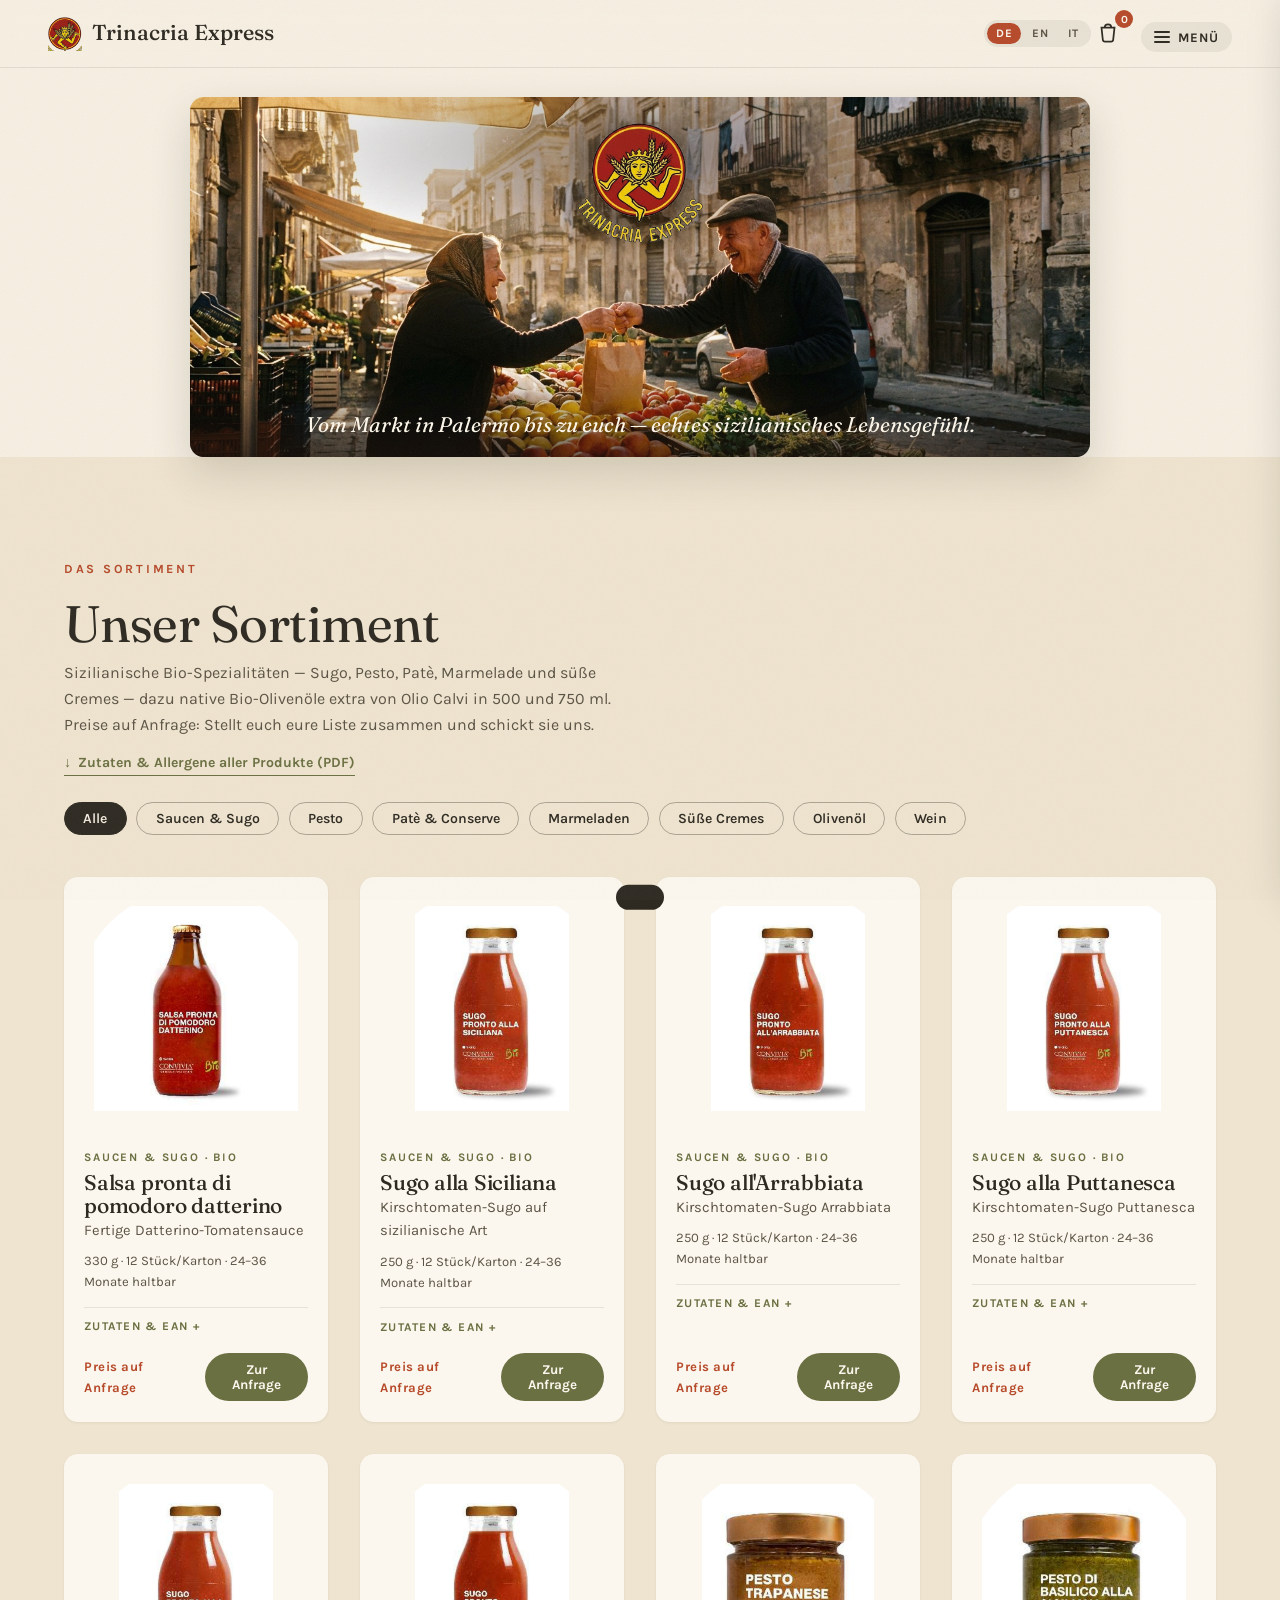
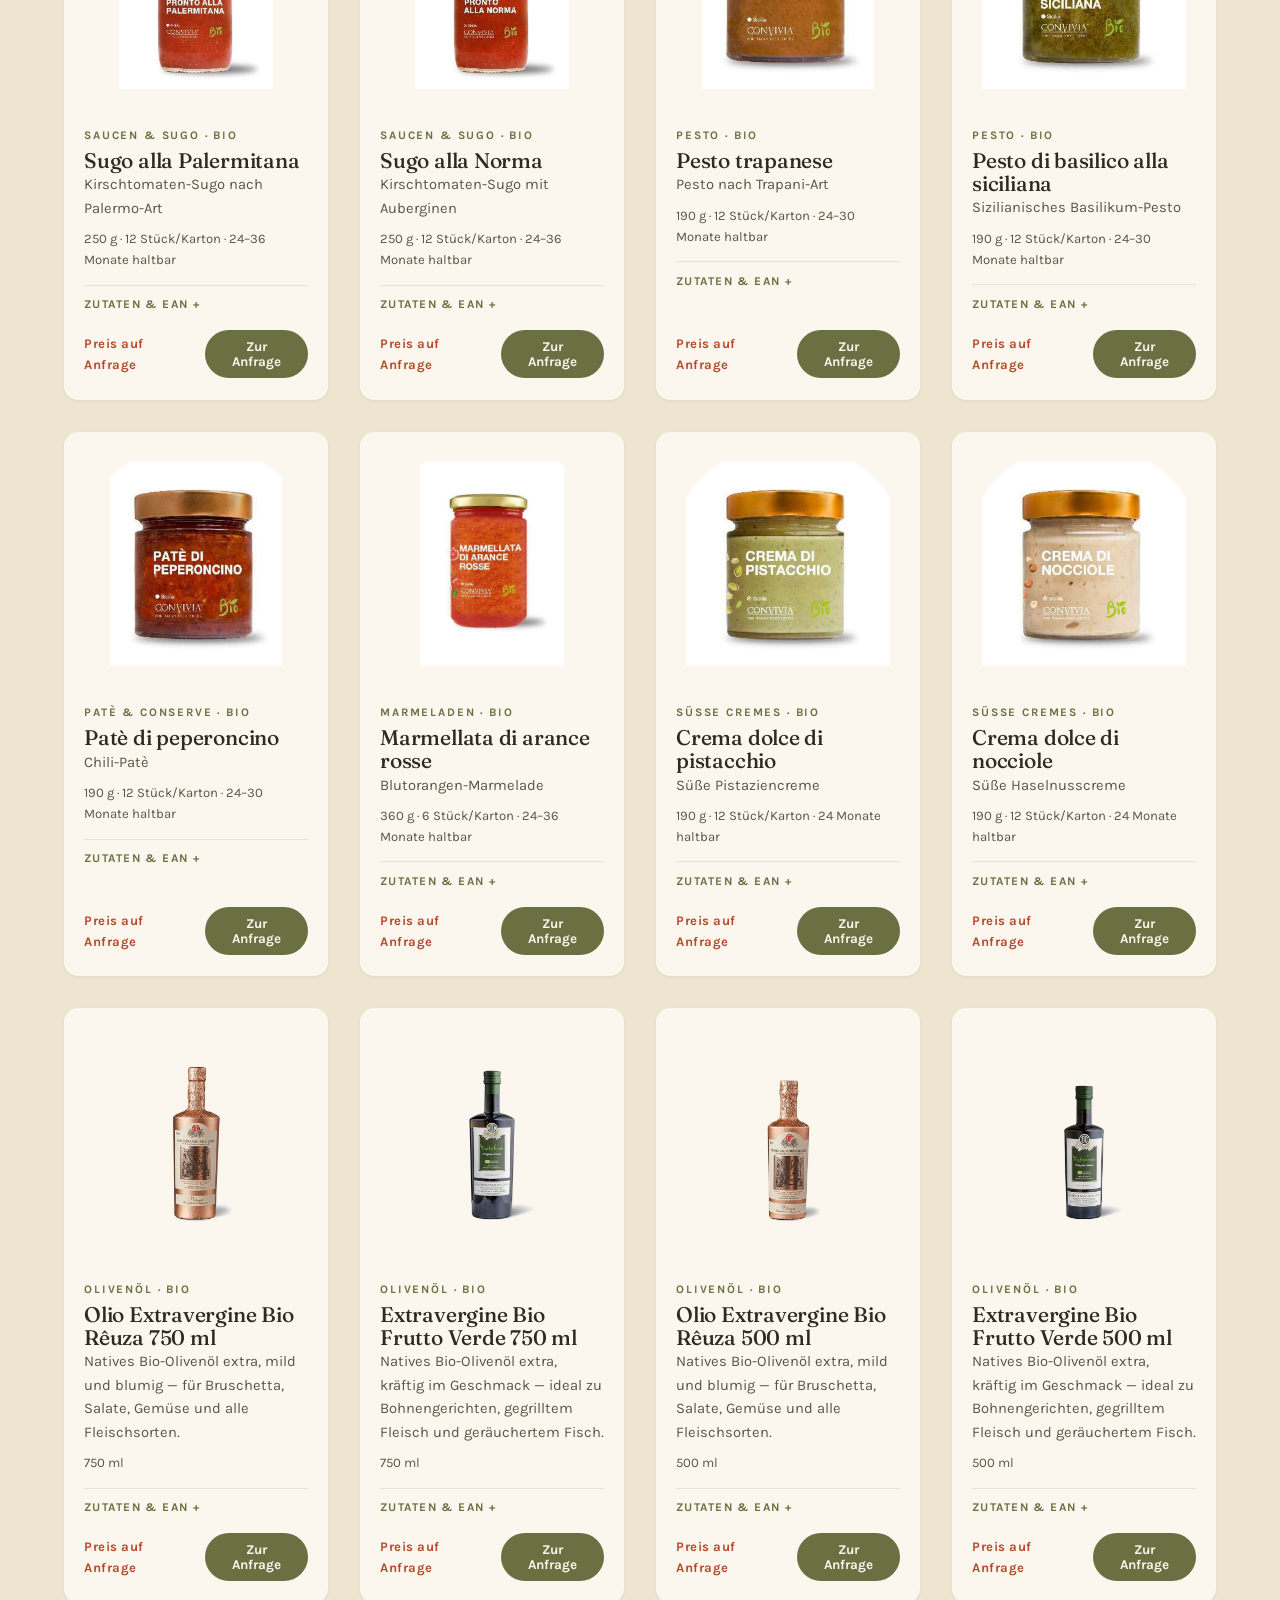
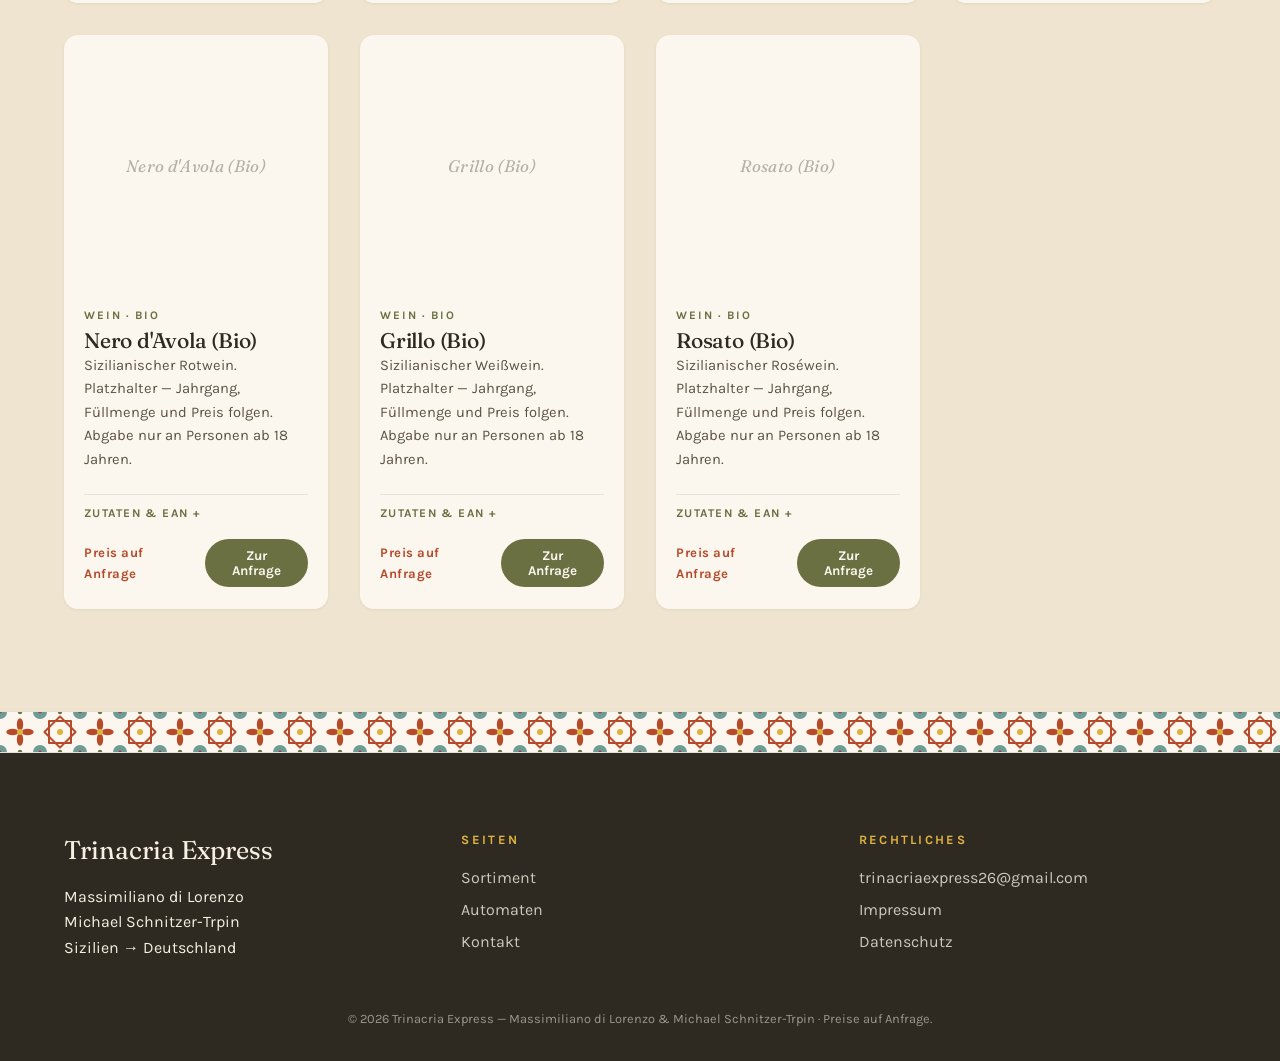
==== commit 4a0a9d86: "Preise vorerst ausgeblendet - Abmahnrisiko vermeiden - neuer Schalter PREISE_SICHTBAR in app.js, ste" ====
--- a/index.html
+++ b/index.html
@@ -4,7 +4,7 @@
 <meta charset="UTF-8">
 <meta name="viewport" content="width=device-width, initial-scale=1.0">
 <title>Trinacria Express — Sizilianische Bio-Spezialitäten &amp; Olivenöl</title>
-<meta name="description" content="Das Sortiment von Trinacria Express: sizilianische Bio-Spezialitäten, native Bio-Olivenöle extra von Olio Calvi und sizilianische Bio-Weine. Preise inkl. MwSt.">
+<meta name="description" content="Das Sortiment von Trinacria Express: sizilianische Bio-Spezialitäten, native Bio-Olivenöle extra von Olio Calvi und sizilianische Bio-Weine. Preise auf Anfrage.">
 <link rel="preconnect" href="https://fonts.googleapis.com">
 <link rel="preconnect" href="https://fonts.gstatic.com" crossorigin>
 <link href="https://fonts.googleapis.com/css2?family=Fraunces:ital,opsz,wght@0,9..144,300..700;1,9..144,300..700&family=Karla:ital,wght@0,300..700;1,300..700&display=swap" rel="stylesheet">
@@ -63,7 +63,7 @@
     <div class="shop-head">
       <p class="eyebrow" data-i18n="shop.eyebrow">Das Sortiment</p>
       <h2 data-i18n="shop.h2">Unser Sortiment</h2>
-      <p class="shop-intro" data-i18n="shop.intro">Sizilianische Bio-Spezialitäten — Sugo, Pesto, Patè, Marmelade und süße Cremes — dazu native Bio-Olivenöle extra von Olio&nbsp;Calvi in 500 und 750&nbsp;ml. Alle Preise inkl. MwSt.; Versand und Mengen klären wir per Anfrage.</p>
+      <p class="shop-intro" data-i18n="shop.intro">Sizilianische Bio-Spezialitäten — Sugo, Pesto, Patè, Marmelade und süße Cremes — dazu native Bio-Olivenöle extra von Olio&nbsp;Calvi in 500 und 750&nbsp;ml. Preise auf Anfrage: Stellt euch eure Liste zusammen und schickt sie uns.</p>
       <p class="shop-doc">
         <a href="dokumente/produktinformationen-zutaten.pdf" target="_blank" rel="noopener" data-i18n="shop.pdf">Zutaten &amp; Allergene aller Produkte (PDF)</a>
       </p>
@@ -104,7 +104,7 @@
       <a href="datenschutz.html">Datenschutz</a>
     </div>
   </div>
-  <p class="footer-note" data-i18n="foot.note.shop">© 2026 Trinacria Express — Massimiliano di Lorenzo &amp; Michael Schnitzer-Trpin · Alle Preise inkl. MwSt., zzgl. Versandkosten.</p>
+  <p class="footer-note" data-i18n="foot.note.shop">© 2026 Trinacria Express — Massimiliano di Lorenzo &amp; Michael Schnitzer-Trpin · Preise auf Anfrage.</p>
 </footer>
 
 <!-- ============ ANFRAGELISTE (DRAWER) ============ -->
@@ -117,15 +117,15 @@
   <div class="cart-items" id="cartItems"></div>
   <div class="cart-foot">
     <div class="cart-total"><span data-i18n="cart.qty">Menge</span><strong id="cartTotal">—</strong></div>
-    <p class="cart-ship" data-i18n="cart.ship">Alle Preise inkl. MwSt. · Versandkosten klären wir mit der Anfrage</p>
+    <p class="cart-ship" data-i18n="cart.ship">Preise auf Anfrage · wir melden uns mit einem Angebot</p>
     <button class="btn btn-primary btn-block" id="checkoutBtn" data-i18n="cart.checkout">Anfrage per E-Mail senden</button>
   </div>
 </aside>
 
 <div class="toast" id="toast"></div>
 
-<script src="i18n.js?v=9"></script>
+<script src="i18n.js?v=10"></script>
 <script src="nav.js?v=1"></script>
-<script src="app.js?v=14"></script>
+<script src="app.js?v=15"></script>
 </body>
 </html>
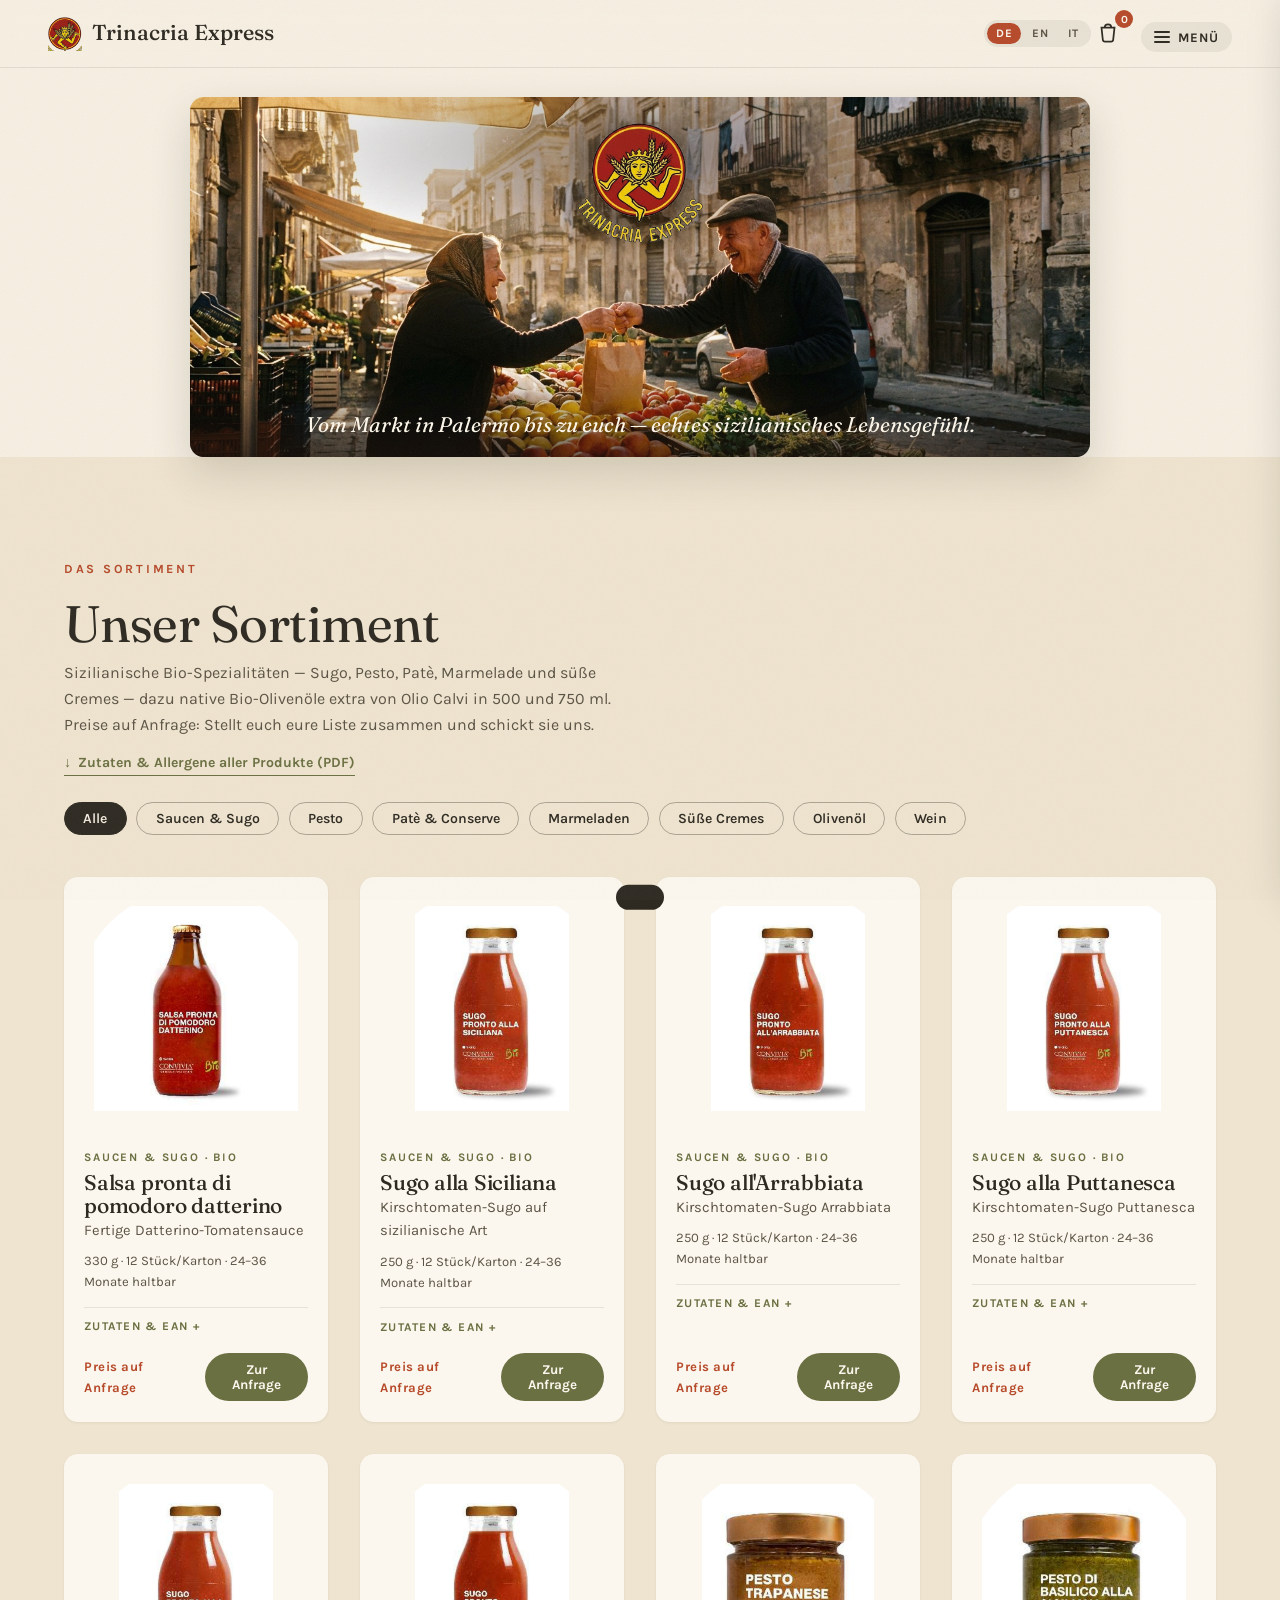
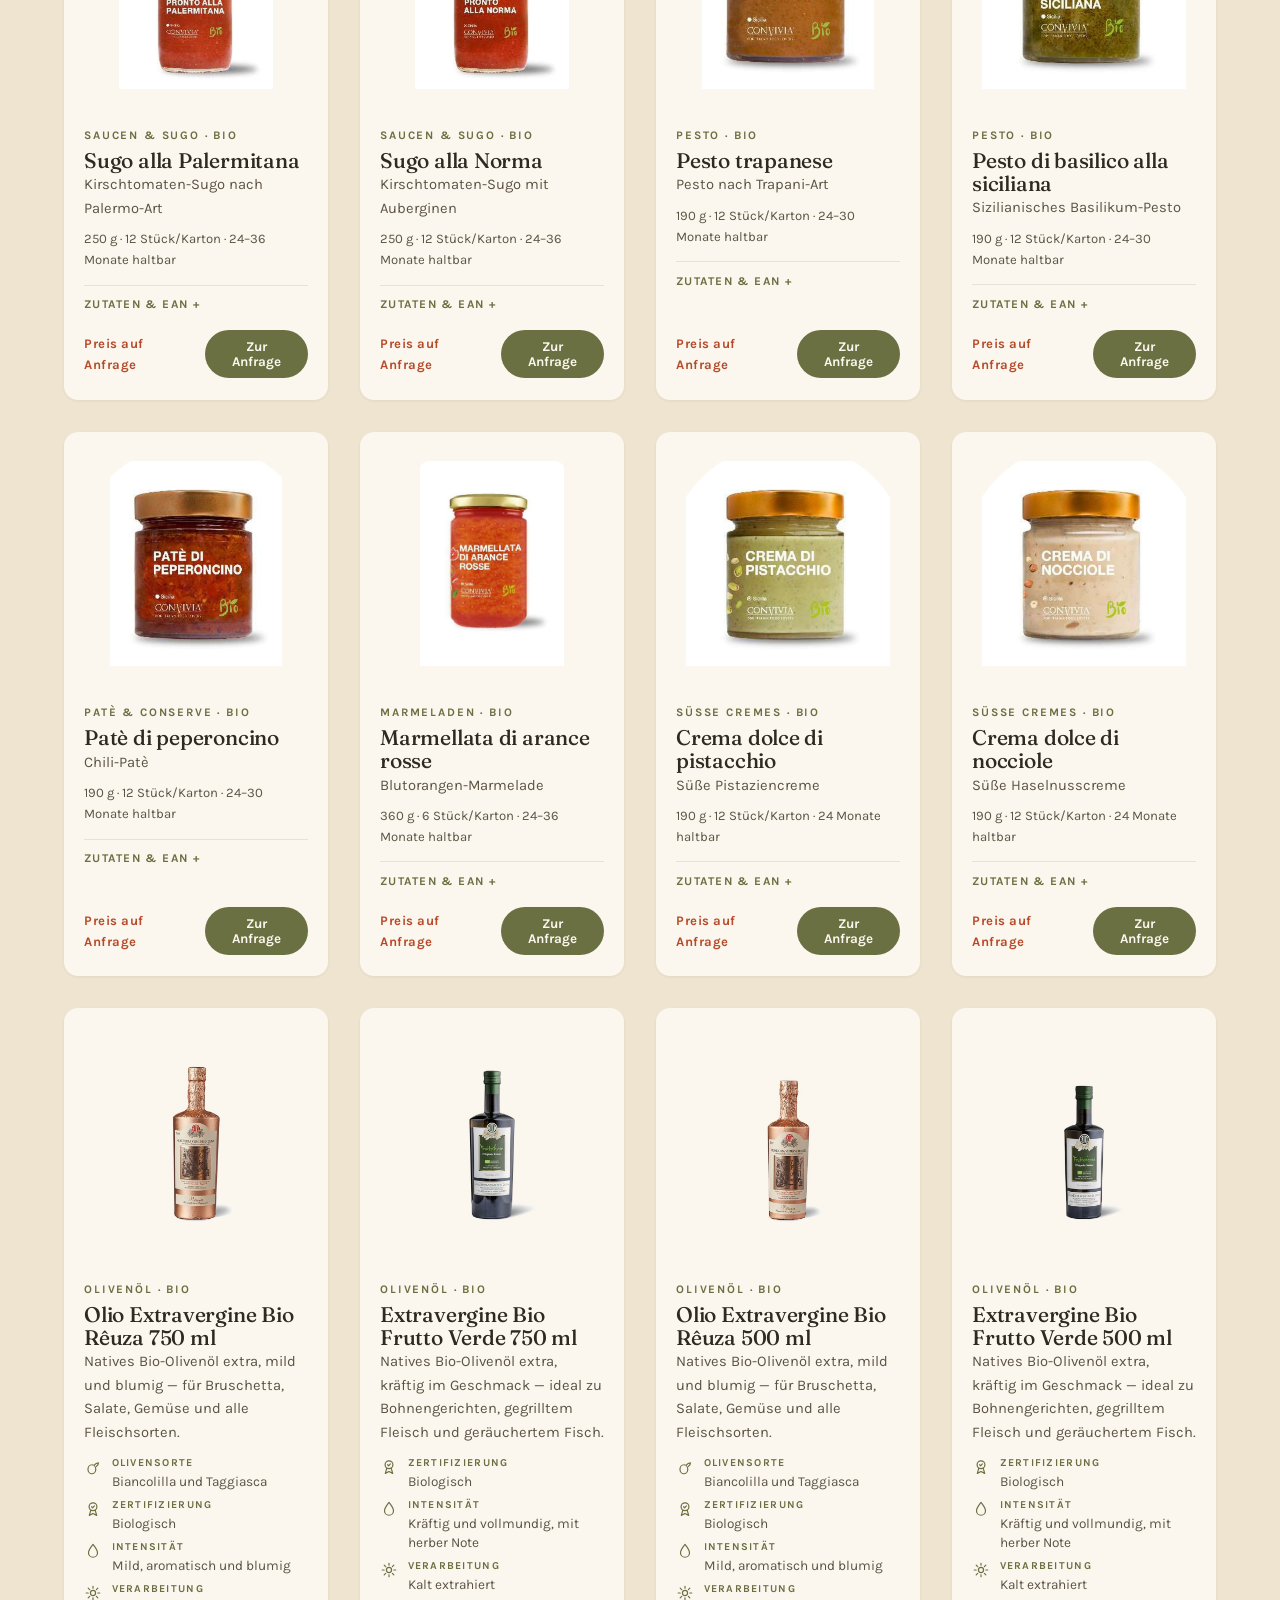
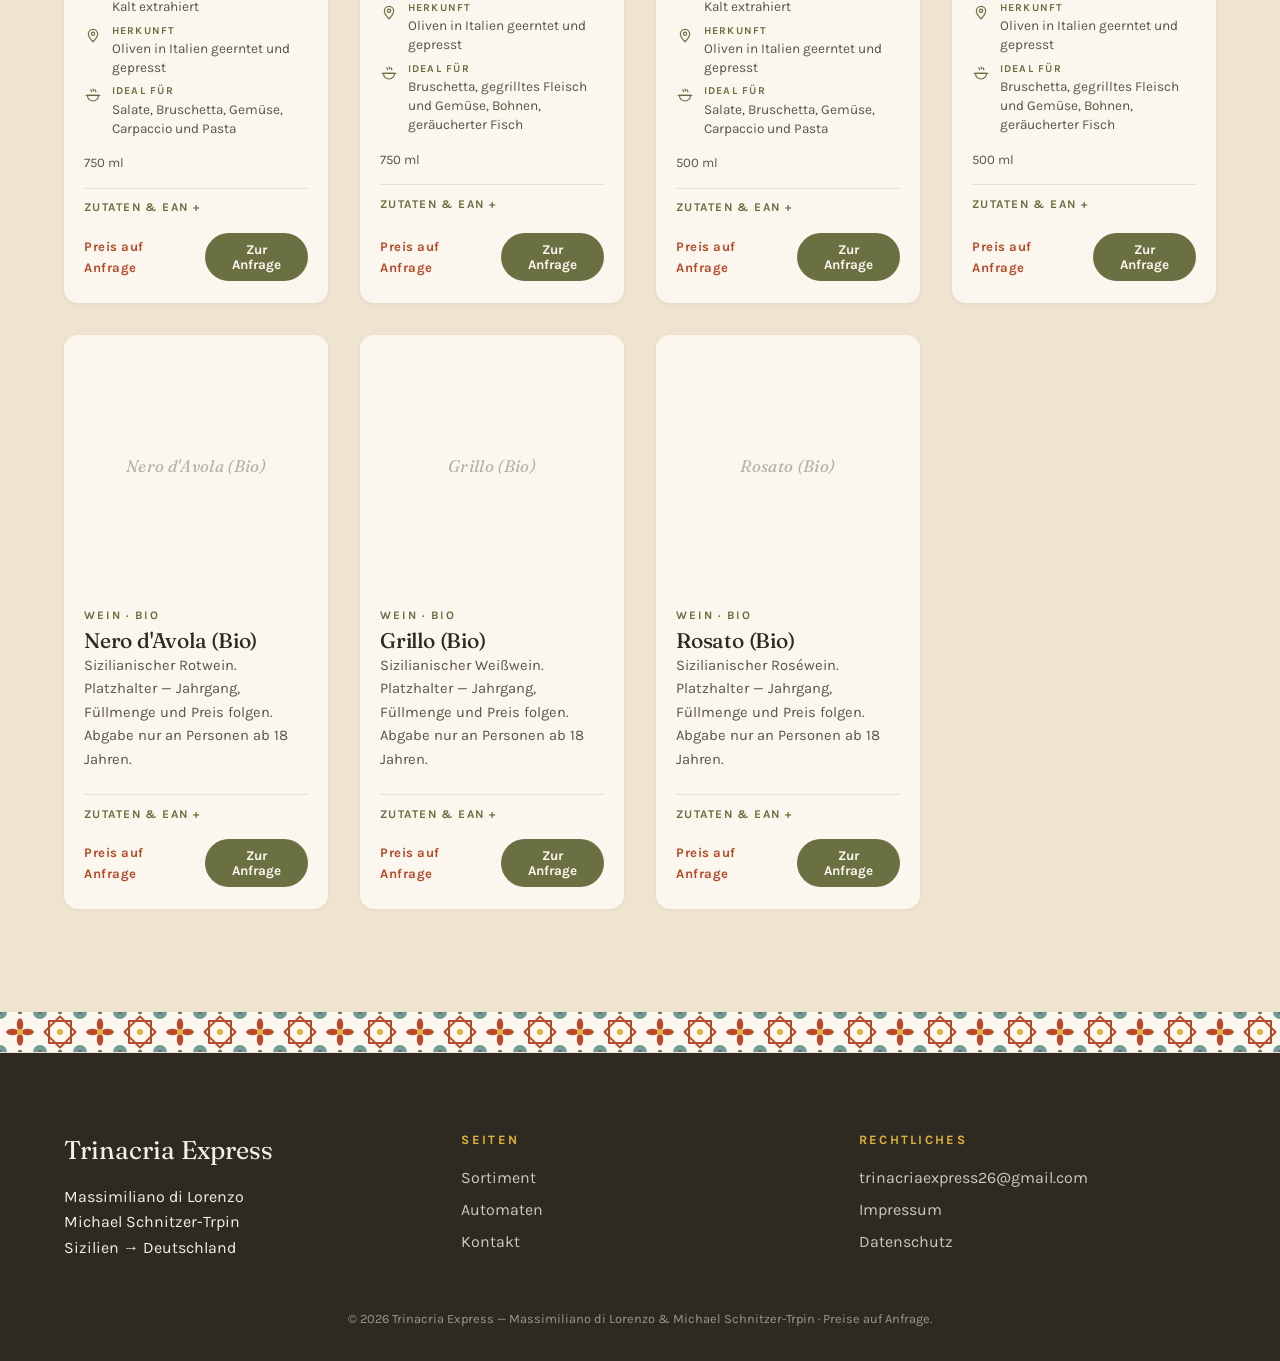
==== commit 3a90762d: "Olivenoele: Merkmalsliste mit Symbolen auf den Produktkarten - sechs Merkmale je Oel nach den Angabe" ====
--- a/index.html
+++ b/index.html
@@ -8,7 +8,7 @@
 <link rel="preconnect" href="https://fonts.googleapis.com">
 <link rel="preconnect" href="https://fonts.gstatic.com" crossorigin>
 <link href="https://fonts.googleapis.com/css2?family=Fraunces:ital,opsz,wght@0,9..144,300..700;1,9..144,300..700&family=Karla:ital,wght@0,300..700;1,300..700&display=swap" rel="stylesheet">
-<link rel="stylesheet" href="style.css?v=22">
+<link rel="stylesheet" href="style.css?v=23">
 </head>
 <body data-i18n-title="__title.home" data-i18n-desc="__desc.home">
 
@@ -126,6 +126,6 @@
 
 <script src="i18n.js?v=10"></script>
 <script src="nav.js?v=1"></script>
-<script src="app.js?v=15"></script>
+<script src="app.js?v=16"></script>
 </body>
 </html>
--- a/style.css
+++ b/style.css
@@ -856,3 +856,16 @@
 
 /* ---- Grundpreis unter der Mengenangabe ---- */
 .card-base { font-size: .78rem; color: var(--ink-soft); margin: -.65rem 0 .9rem; }
+
+/* ---- Merkmale der Olivenöle (Symbol + Wert) ---- */
+.card-specs { list-style: none; padding: 0; margin: .25rem 0 .9rem; display: grid; gap: .45rem; }
+.card-specs li {
+  display: grid; grid-template-columns: 18px 1fr; gap: .6rem; align-items: start;
+  font-size: .85rem; line-height: 1.4; color: var(--ink-soft);
+}
+.card-specs b {
+  display: block; font-family: var(--font-body);
+  font-size: .66rem; font-weight: 700; letter-spacing: .12em; text-transform: uppercase;
+  color: var(--olive); margin-bottom: .05rem;
+}
+.spec-ico svg { width: 18px; height: 18px; display: block; color: var(--olive); margin-top: .12rem; }
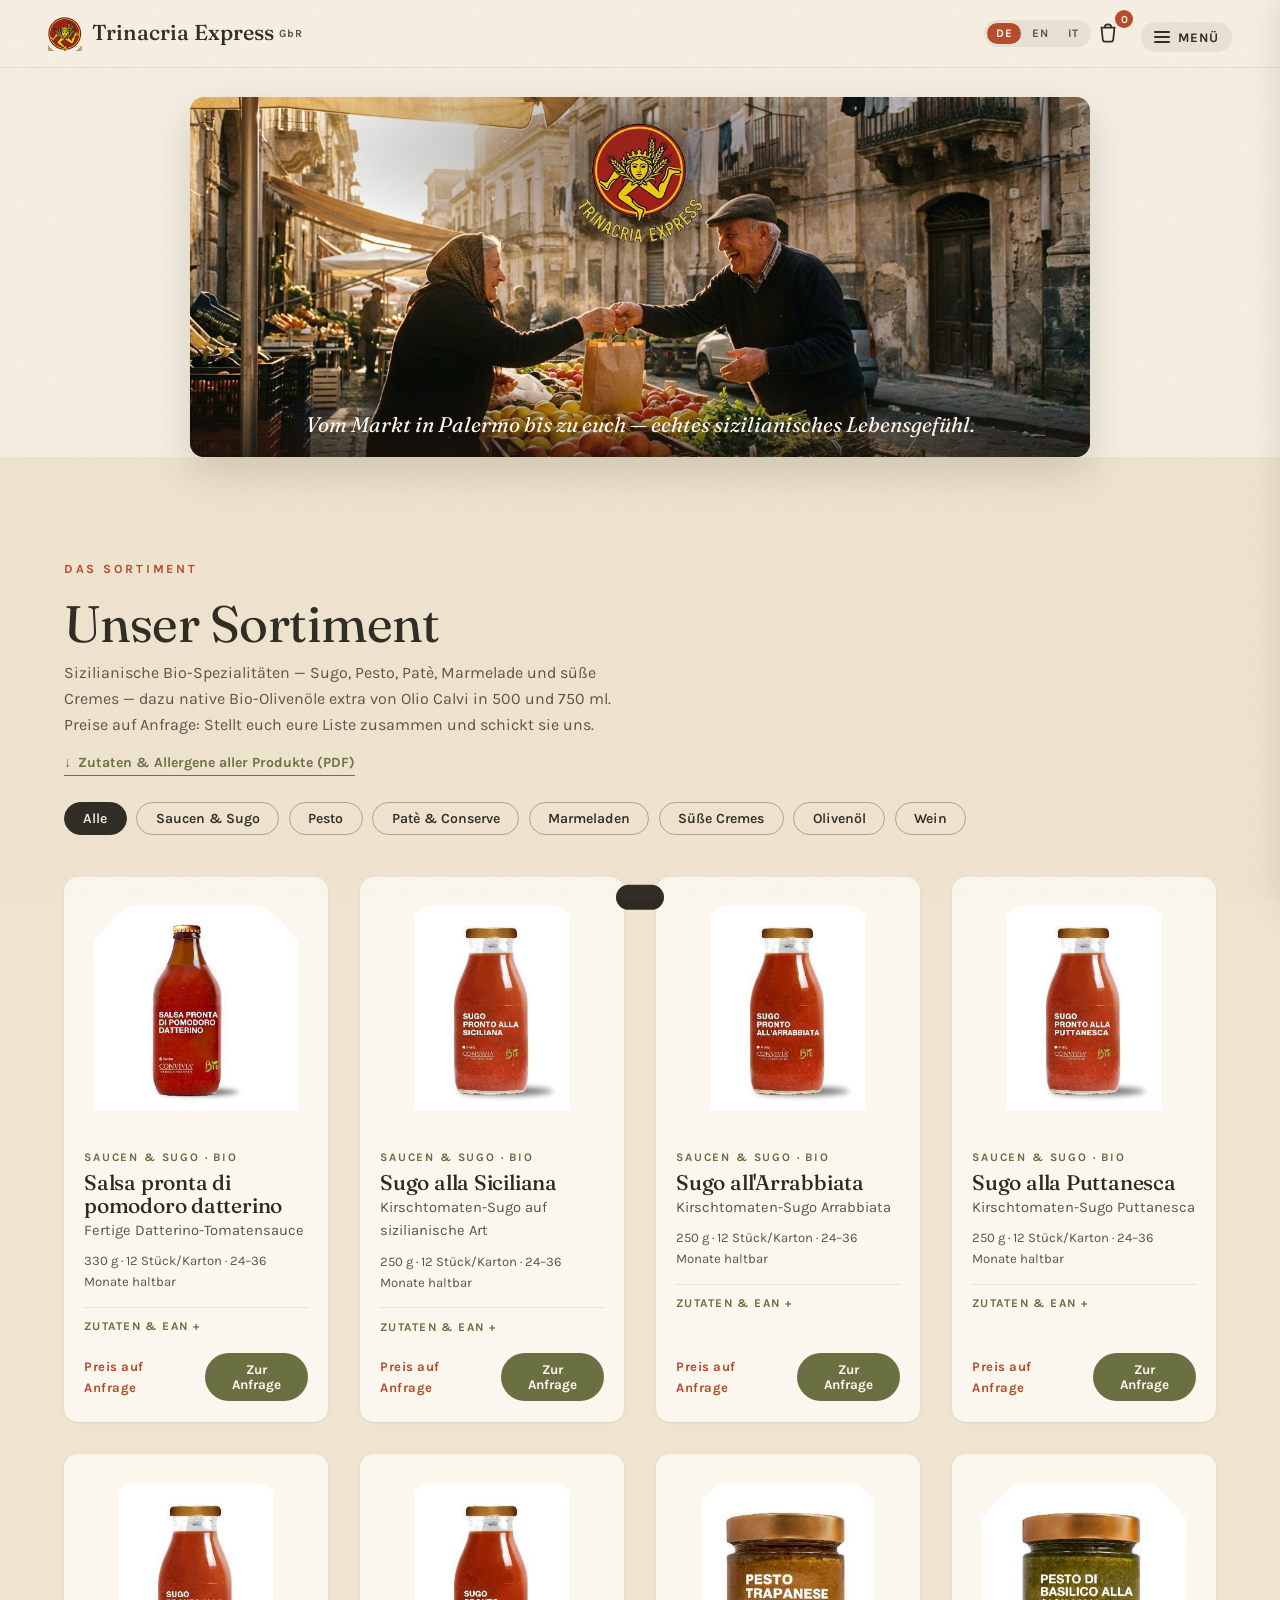
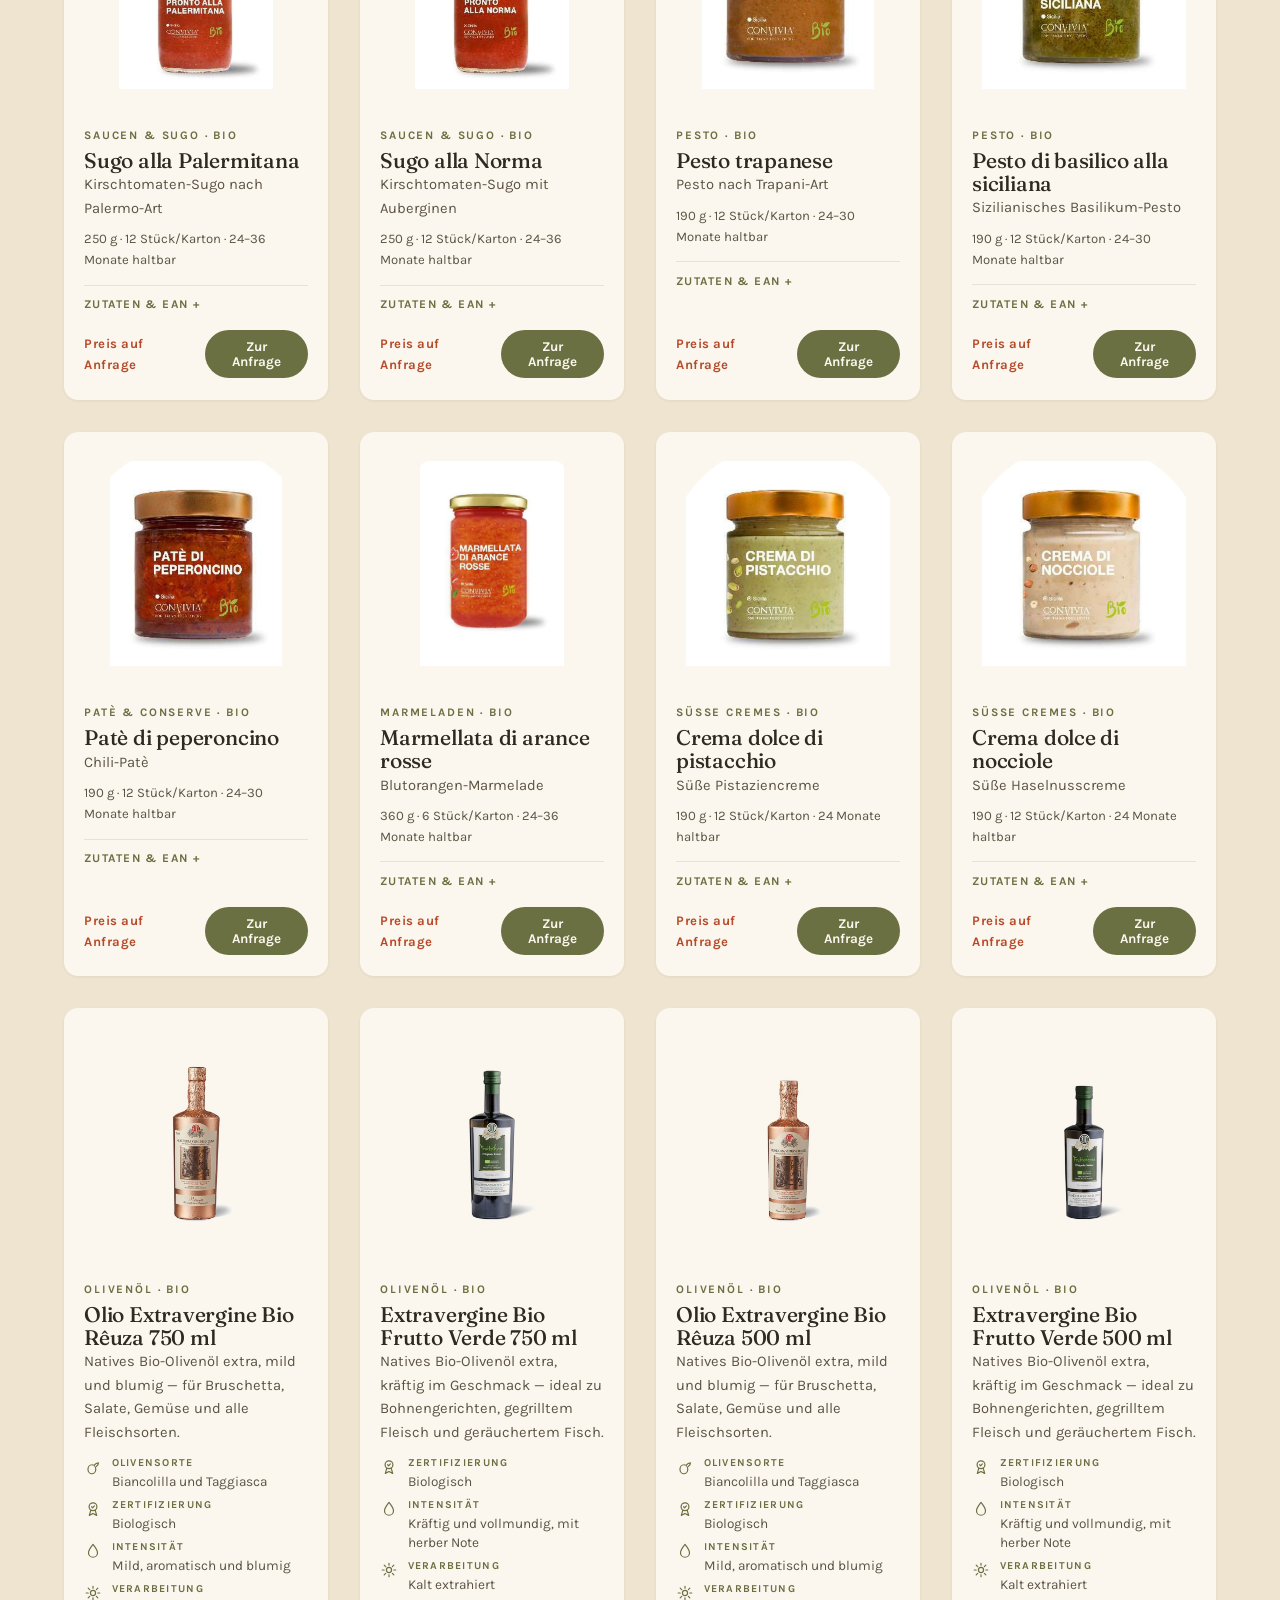
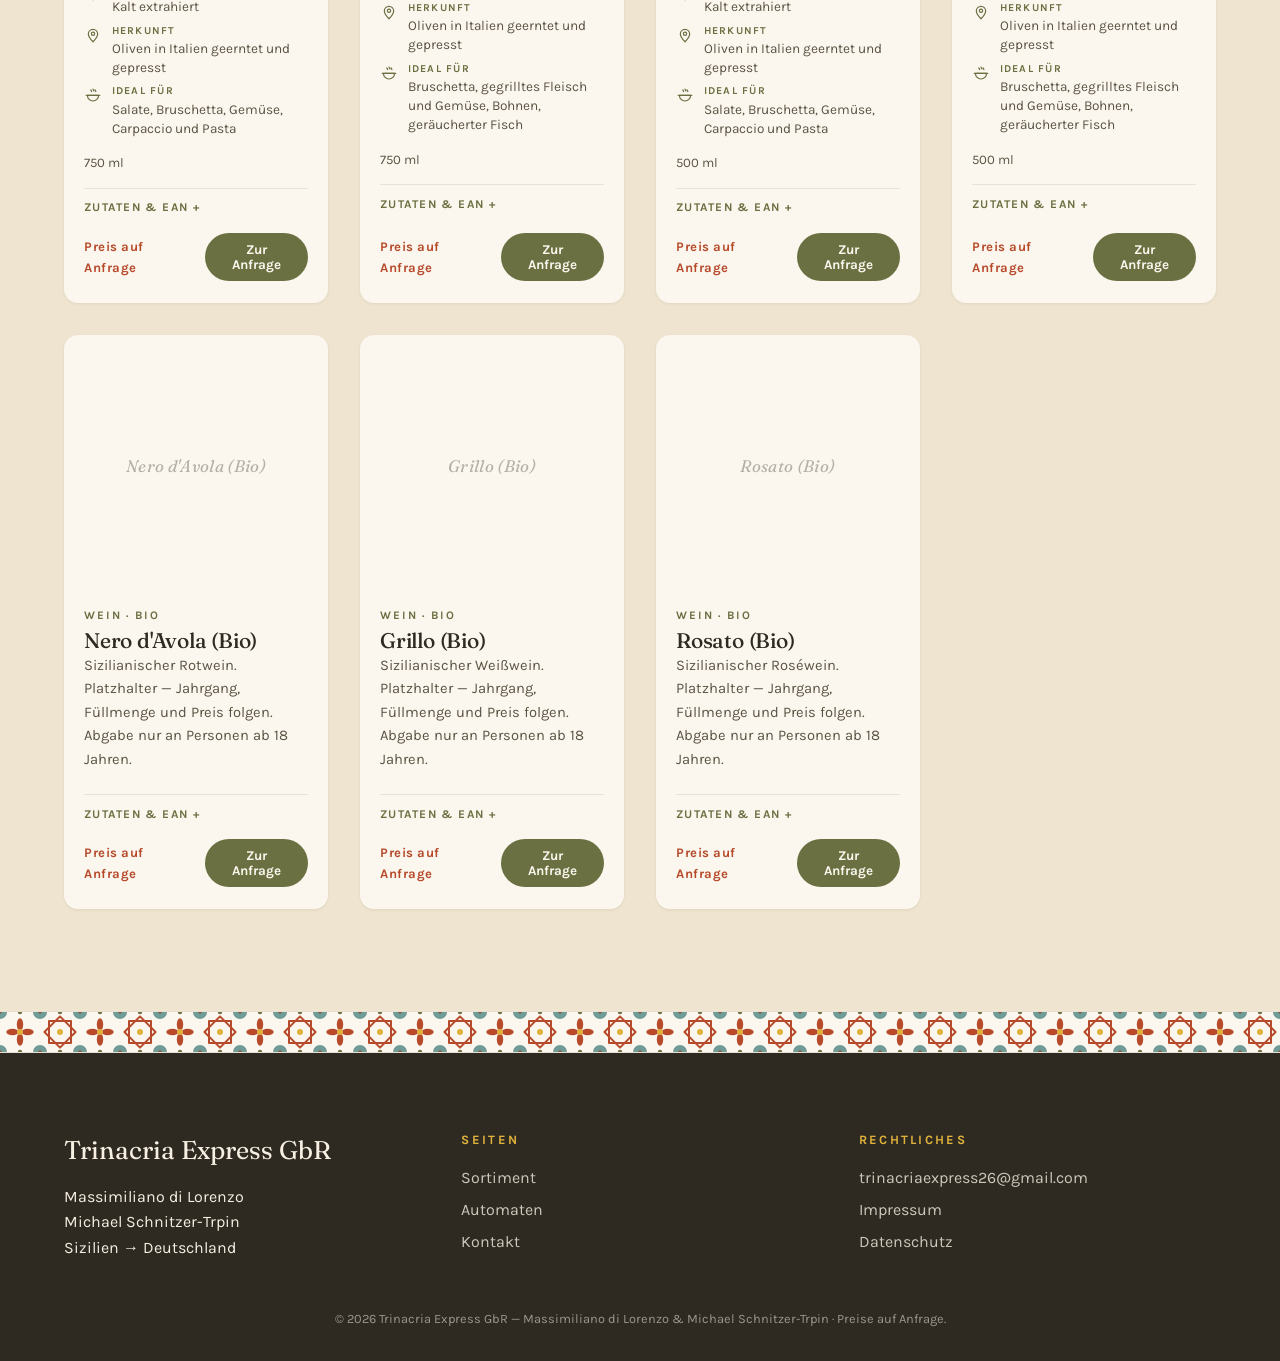
==== commit eea28910: "Rechtsform GbR am Markennamen ergaenzt - Kopfzeile aller Seiten: "GbR" als kleiner, gedaempfter Zusa" ====
--- a/index.html
+++ b/index.html
@@ -3,12 +3,12 @@
 <head>
 <meta charset="UTF-8">
 <meta name="viewport" content="width=device-width, initial-scale=1.0">
-<title>Trinacria Express — Sizilianische Bio-Spezialitäten &amp; Olivenöl</title>
+<title>Trinacria Express GbR — Sizilianische Bio-Spezialitäten &amp; Olivenöl</title>
 <meta name="description" content="Das Sortiment von Trinacria Express: sizilianische Bio-Spezialitäten, native Bio-Olivenöle extra von Olio Calvi und sizilianische Bio-Weine. Preise auf Anfrage.">
 <link rel="preconnect" href="https://fonts.googleapis.com">
 <link rel="preconnect" href="https://fonts.gstatic.com" crossorigin>
 <link href="https://fonts.googleapis.com/css2?family=Fraunces:ital,opsz,wght@0,9..144,300..700;1,9..144,300..700&family=Karla:ital,wght@0,300..700;1,300..700&display=swap" rel="stylesheet">
-<link rel="stylesheet" href="style.css?v=23">
+<link rel="stylesheet" href="style.css?v=24">
 </head>
 <body data-i18n-title="__title.home" data-i18n-desc="__desc.home">
 
@@ -16,6 +16,7 @@
   <a class="brand" href="index.html">
     <img class="brand-mark" src="images/logo-mark.png" alt="Trinacria Express">
     <span>Trinacria&nbsp;Express</span>
+    <span class="brand-form">GbR</span>
   </a>
   <div class="lang-switch" role="group" aria-label="Sprache / Language / Lingua">
     <button class="lang-btn" type="button" data-lang="de">DE</button>
@@ -88,7 +89,7 @@
 <footer class="footer">
   <div class="footer-cols">
     <div>
-      <p class="footer-brand">Trinacria&nbsp;Express</p>
+      <p class="footer-brand">Trinacria&nbsp;Express GbR</p>
       <p data-i18n="foot.brandLine">Massimiliano di Lorenzo<br>Michael Schnitzer-Trpin<br>Sizilien → Deutschland</p>
     </div>
     <div>
@@ -104,7 +105,7 @@
       <a href="datenschutz.html">Datenschutz</a>
     </div>
   </div>
-  <p class="footer-note" data-i18n="foot.note.shop">© 2026 Trinacria Express — Massimiliano di Lorenzo &amp; Michael Schnitzer-Trpin · Preise auf Anfrage.</p>
+  <p class="footer-note" data-i18n="foot.note.shop">© 2026 Trinacria Express GbR — Massimiliano di Lorenzo &amp; Michael Schnitzer-Trpin · Preise auf Anfrage.</p>
 </footer>
 
 <!-- ============ ANFRAGELISTE (DRAWER) ============ -->
@@ -124,8 +125,8 @@
 
 <div class="toast" id="toast"></div>
 
-<script src="i18n.js?v=10"></script>
+<script src="i18n.js?v=11"></script>
 <script src="nav.js?v=1"></script>
-<script src="app.js?v=16"></script>
+<script src="app.js?v=17"></script>
 </body>
 </html>
--- a/style.css
+++ b/style.css
@@ -869,3 +869,11 @@
   color: var(--olive); margin-bottom: .05rem;
 }
 .spec-ico svg { width: 18px; height: 18px; display: block; color: var(--olive); margin-top: .12rem; }
+
+/* ---- Rechtsform als Zusatz neben dem Markennamen ---- */
+.brand-form {
+  font-family: var(--font-body); font-size: .68rem; font-weight: 700;
+  letter-spacing: .1em; color: var(--ink-soft);
+  align-self: center; margin-left: -.25rem; white-space: nowrap;
+}
+@media (max-width: 440px) { .brand-form { display: none; } }
